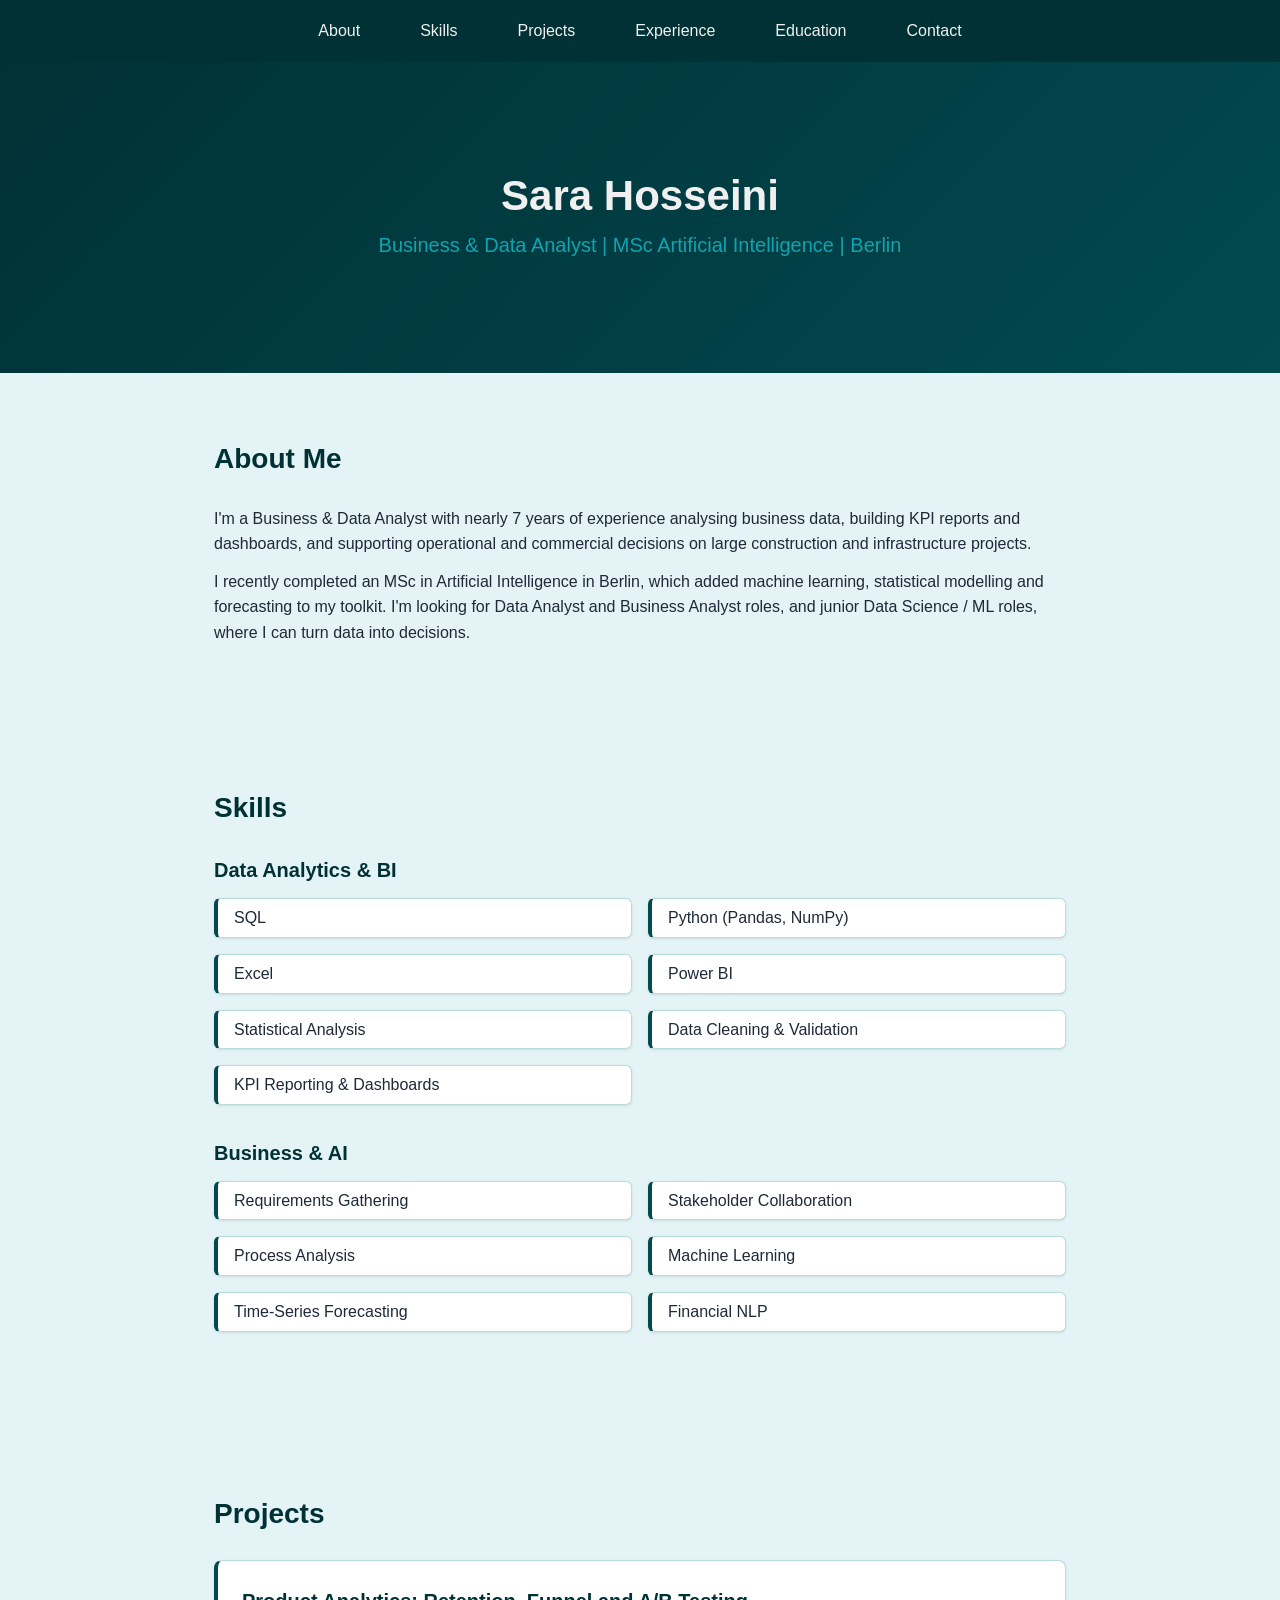
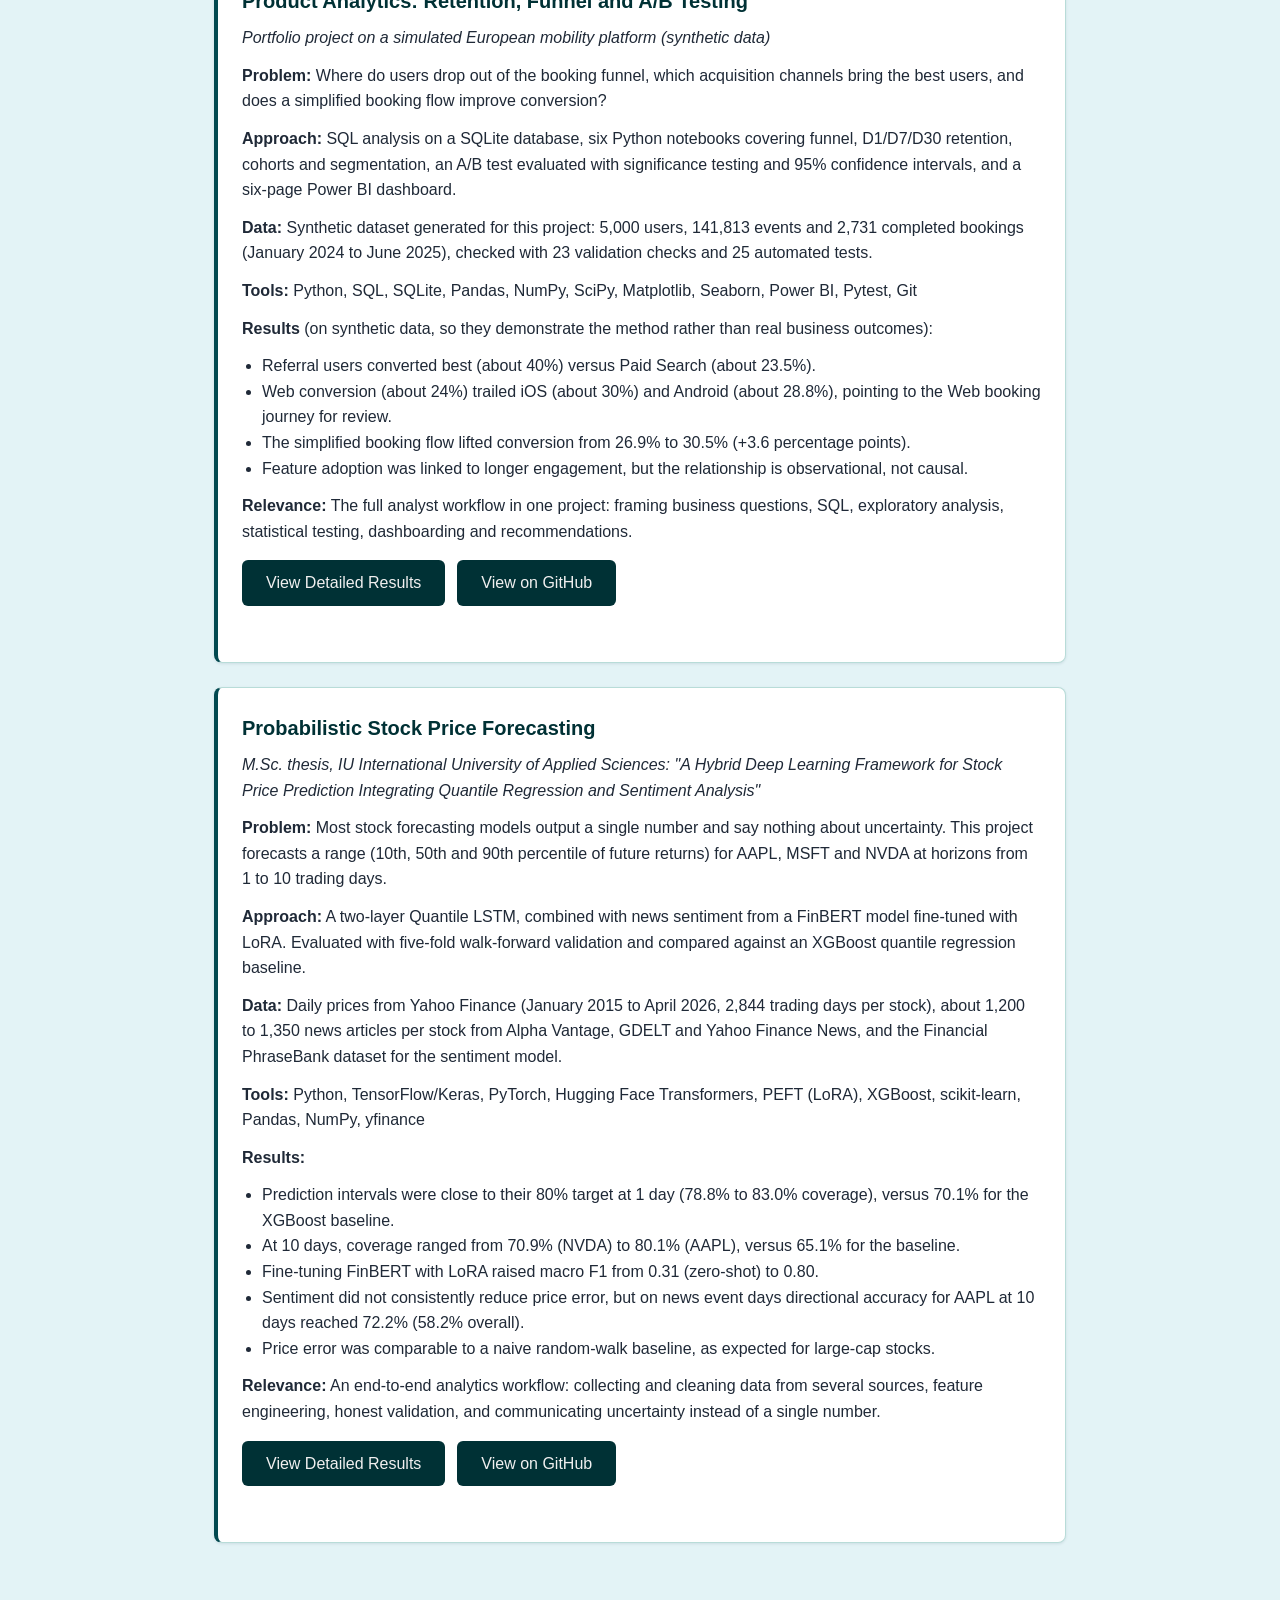
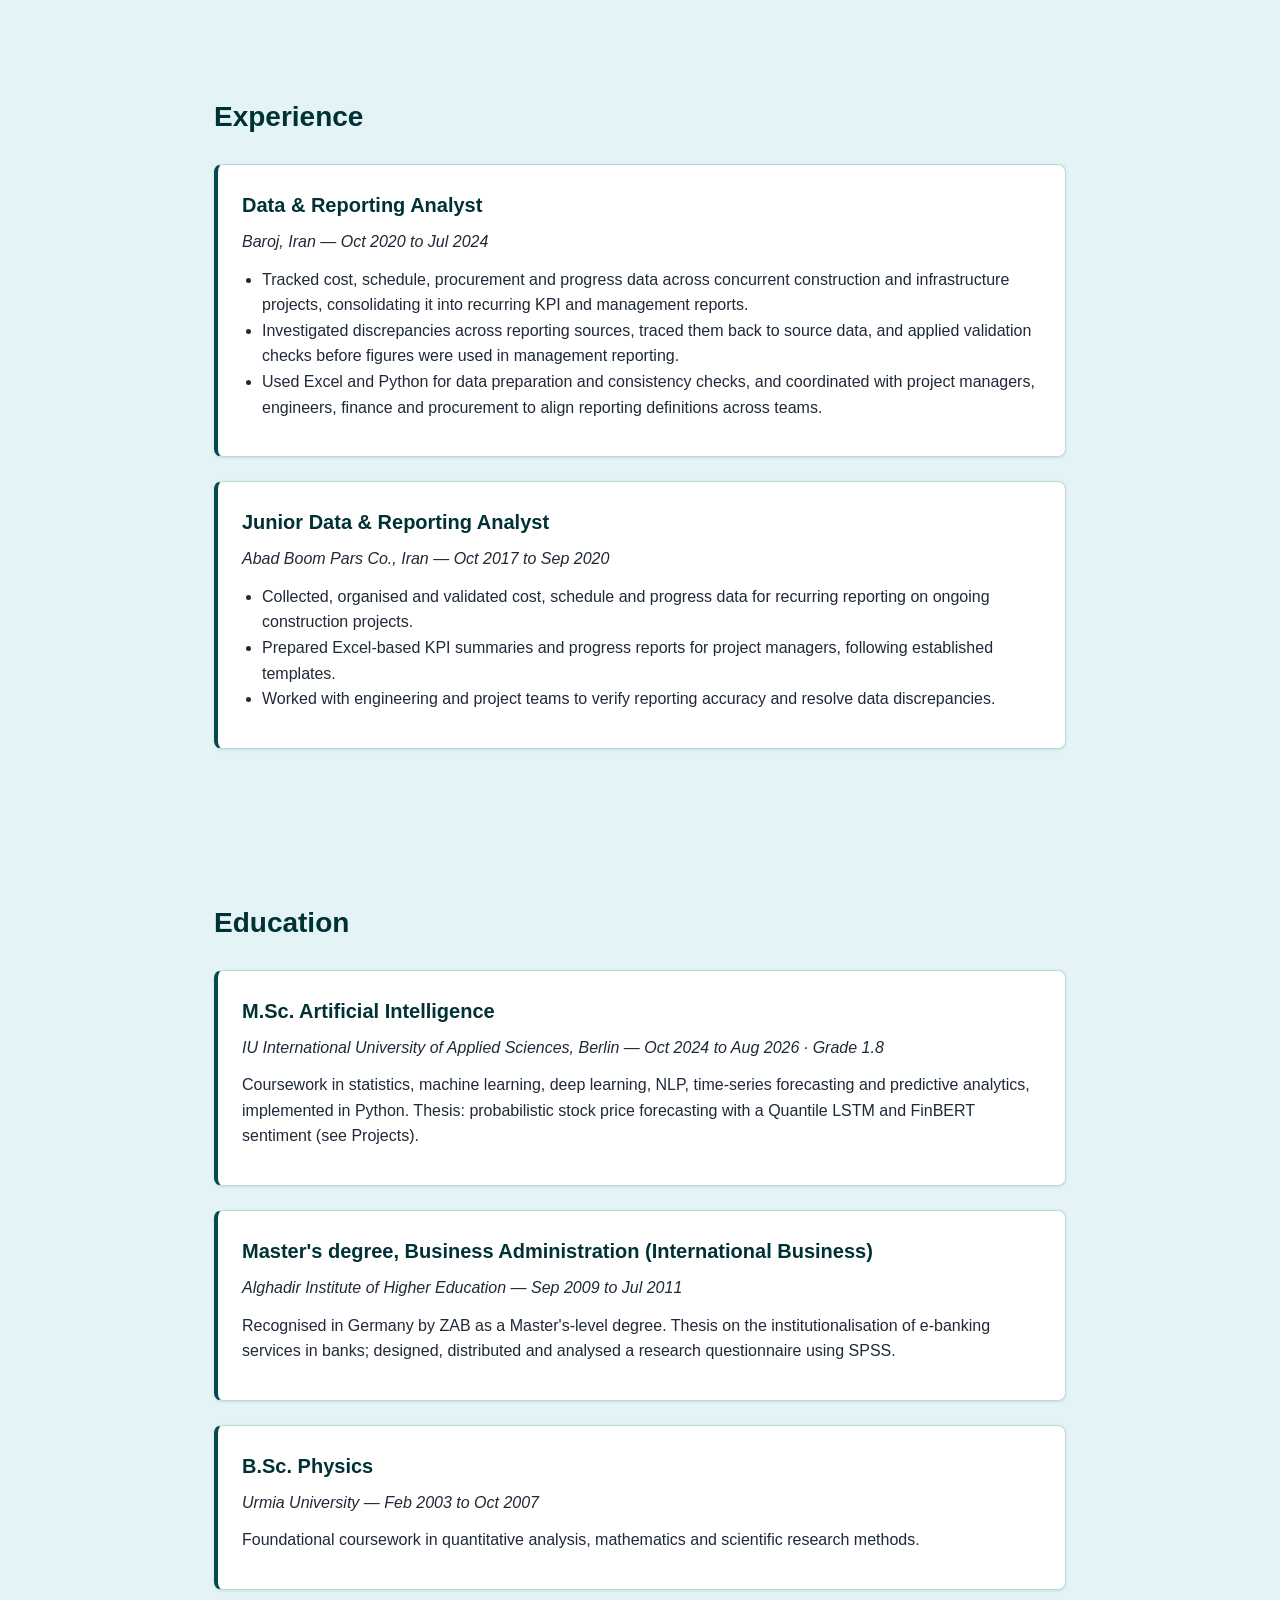
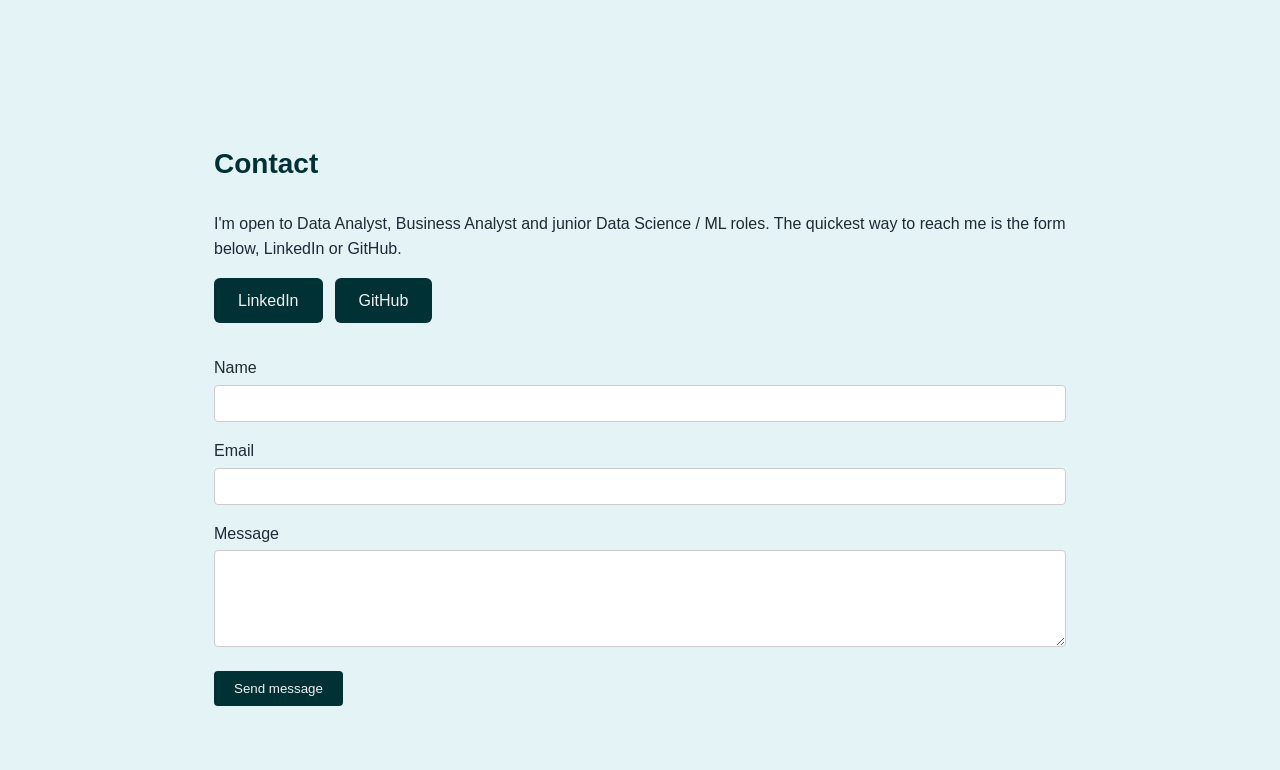
==== index.html @ 81523d9a "Add results pages for both projects and update project cards" ====
<!DOCTYPE html>
<html lang="en">
<head>
    <meta charset="UTF-8">
    <meta http-equiv="X-UA-Compatible" content="IE=edge">
    <meta name="viewport" content="width=device-width, initial-scale=1.0">
    <title>Sara Hosseini | Business & Data Analyst</title>
    <link rel="stylesheet" href="css/style.css">
</head>

<body>
    <header>
        <nav>
            <ul>
                <li><a href="#about">About</a></li>
                <li><a href="#skills">Skills</a></li>
                <li><a href="#projects">Projects</a></li>
                <li><a href="#Experience">Experience</a></li>
                <li><a href="#Education">Education</a></li>
                <li><a href="#contact">Contact</a></li>
            </ul>
        </nav>
    </header>

    <section id="hero">
        <h1>Sara Hosseini</h1>
        <p>Business & Data Analyst | MSc Artificial Intelligence | Berlin</p>
    </section>

    <section id="about">
        <h2>About Me</h2>
        <p>I'm a Business & Data Analyst with nearly 7 years of experience analysing business data, building KPI reports and dashboards, and supporting operational and commercial decisions on large construction and infrastructure projects.</p>
        <p>I recently completed an MSc in Artificial Intelligence in Berlin, which added machine learning, statistical modelling and forecasting to my toolkit. I'm looking for Data Analyst and Business Analyst roles, and junior Data Science / ML roles, where I can turn data into decisions.</p>
    </section>

    <section id="skills">
        <h2>Skills</h2>
        <div class="skills-group">
            <h3>Data Analytics & BI</h3>
            <ul>
                <li>SQL</li>
                <li>Python (Pandas, NumPy)</li>
                <li>Excel</li>
                <li>Power BI</li>
                <li>Statistical Analysis</li>
                <li>Data Cleaning & Validation</li>
                <li>KPI Reporting & Dashboards</li>
            </ul>
        </div>
        <div class="skills-group">
            <h3>Business & AI</h3>
            <ul>
                <li>Requirements Gathering</li>
                <li>Stakeholder Collaboration</li>
                <li>Process Analysis</li>
                <li>Machine Learning</li>
                <li>Time-Series Forecasting</li>
                <li>Financial NLP</li>
            </ul>
        </div>
    </section>

    <section id="projects">
        <h2>Projects</h2>

        <article class="project">
            <h3>Product Analytics: Retention, Funnel and A/B Testing</h3>
            <p><em>Portfolio project on a simulated European mobility platform (synthetic data)</em></p>
            <p><strong>Problem:</strong> Where do users drop out of the booking funnel, which acquisition channels bring the best users, and does a simplified booking flow improve conversion?</p>
            <p><strong>Approach:</strong> SQL analysis on a SQLite database, six Python notebooks covering funnel, D1/D7/D30 retention, cohorts and segmentation, an A/B test evaluated with significance testing and 95% confidence intervals, and a six-page Power BI dashboard.</p>
            <p><strong>Data:</strong> Synthetic dataset generated for this project: 5,000 users, 141,813 events and 2,731 completed bookings (January 2024 to June 2025), checked with 23 validation checks and 25 automated tests.</p>
            <p><strong>Tools:</strong> Python, SQL, SQLite, Pandas, NumPy, SciPy, Matplotlib, Seaborn, Power BI, Pytest, Git</p>
            <p><strong>Results</strong> (on synthetic data, so they demonstrate the method rather than real business outcomes):</p>
            <ul>
                <li>Referral users converted best (about 40%) versus Paid Search (about 23.5%).</li>
                <li>Web conversion (about 24%) trailed iOS (about 30%) and Android (about 28.8%), pointing to the Web booking journey for review.</li>
                <li>The simplified booking flow lifted conversion from 26.9% to 30.5% (+3.6 percentage points).</li>
                <li>Feature adoption was linked to longer engagement, but the relationship is observational, not causal.</li>
            </ul>
            <p><strong>Relevance:</strong> The full analyst workflow in one project: framing business questions, SQL, exploratory analysis, statistical testing, dashboarding and recommendations.</p>
            <div class="btn-group">
                <a class="btn" href="project-analytics.html" target="_blank" rel="noopener noreferrer">View Detailed Results</a>
                <a class="btn" href="https://github.com/Sara-Hosseini/product-analytics-case-study" target="_blank" rel="noopener noreferrer">View on GitHub</a>
            </div>
        </article>

        <article class="project">
            <h3>Probabilistic Stock Price Forecasting</h3>
            <p><em>M.Sc. thesis, IU International University of Applied Sciences: "A Hybrid Deep Learning Framework for Stock Price Prediction Integrating Quantile Regression and Sentiment Analysis"</em></p>
            <p><strong>Problem:</strong> Most stock forecasting models output a single number and say nothing about uncertainty. This project forecasts a range (10th, 50th and 90th percentile of future returns) for AAPL, MSFT and NVDA at horizons from 1 to 10 trading days.</p>
            <p><strong>Approach:</strong> A two-layer Quantile LSTM, combined with news sentiment from a FinBERT model fine-tuned with LoRA. Evaluated with five-fold walk-forward validation and compared against an XGBoost quantile regression baseline.</p>
            <p><strong>Data:</strong> Daily prices from Yahoo Finance (January 2015 to April 2026, 2,844 trading days per stock), about 1,200 to 1,350 news articles per stock from Alpha Vantage, GDELT and Yahoo Finance News, and the Financial PhraseBank dataset for the sentiment model.</p>
            <p><strong>Tools:</strong> Python, TensorFlow/Keras, PyTorch, Hugging Face Transformers, PEFT (LoRA), XGBoost, scikit-learn, Pandas, NumPy, yfinance</p>
            <p><strong>Results:</strong></p>
            <ul>
                <li>Prediction intervals were close to their 80% target at 1 day (78.8% to 83.0% coverage), versus 70.1% for the XGBoost baseline.</li>
                <li>At 10 days, coverage ranged from 70.9% (NVDA) to 80.1% (AAPL), versus 65.1% for the baseline.</li>
                <li>Fine-tuning FinBERT with LoRA raised macro F1 from 0.31 (zero-shot) to 0.80.</li>
                <li>Sentiment did not consistently reduce price error, but on news event days directional accuracy for AAPL at 10 days reached 72.2% (58.2% overall).</li>
                <li>Price error was comparable to a naive random-walk baseline, as expected for large-cap stocks.</li>
            </ul>
            <p><strong>Relevance:</strong> An end-to-end analytics workflow: collecting and cleaning data from several sources, feature engineering, honest validation, and communicating uncertainty instead of a single number.</p>
            <div class="btn-group">
                <a class="btn" href="project-thesis.html" target="_blank" rel="noopener noreferrer">View Detailed Results</a>
                <a class="btn" href="https://github.com/Sara-Hosseini/financial-time-series-forecasting" target="_blank" rel="noopener noreferrer">View on GitHub</a>
            </div>
        </article>
    </section>

    <section id="Experience">
        <h2>Experience</h2>
        <article class="experience">
            <h3>Data & Reporting Analyst</h3>
            <p><em>Baroj, Iran — Oct 2020 to Jul 2024</em></p>
            <ul>
                <li>Tracked cost, schedule, procurement and progress data across concurrent construction and infrastructure projects, consolidating it into recurring KPI and management reports.</li>
                <li>Investigated discrepancies across reporting sources, traced them back to source data, and applied validation checks before figures were used in management reporting.</li>
                <li>Used Excel and Python for data preparation and consistency checks, and coordinated with project managers, engineers, finance and procurement to align reporting definitions across teams.</li>
            </ul>
        </article>

        <article class="experience">
            <h3>Junior Data & Reporting Analyst</h3>
            <p><em>Abad Boom Pars Co., Iran — Oct 2017 to Sep 2020</em></p>
            <ul>
                <li>Collected, organised and validated cost, schedule and progress data for recurring reporting on ongoing construction projects.</li>
                <li>Prepared Excel-based KPI summaries and progress reports for project managers, following established templates.</li>
                <li>Worked with engineering and project teams to verify reporting accuracy and resolve data discrepancies.</li>
            </ul>
        </article>
    </section>

    <section id="Education">
        <h2>Education</h2>

        <article class="education">
            <h3>M.Sc. Artificial Intelligence</h3>
            <p><em>IU International University of Applied Sciences, Berlin — Oct 2024 to Aug 2026 · Grade 1.8</em></p>
            <p>Coursework in statistics, machine learning, deep learning, NLP, time-series forecasting and predictive analytics, implemented in Python. Thesis: probabilistic stock price forecasting with a Quantile LSTM and FinBERT sentiment (see Projects).</p>
        </article>

        <article class="education">
            <h3>Master's degree, Business Administration (International Business)</h3>
            <p><em>Alghadir Institute of Higher Education — Sep 2009 to Jul 2011</em></p>
            <p>Recognised in Germany by ZAB as a Master's-level degree. Thesis on the institutionalisation of e-banking services in banks; designed, distributed and analysed a research questionnaire using SPSS.</p>
        </article>

        <article class="education">
            <h3>B.Sc. Physics</h3>
            <p><em>Urmia University — Feb 2003 to Oct 2007</em></p>
            <p>Foundational coursework in quantitative analysis, mathematics and scientific research methods.</p>
        </article>
    </section>

    <section id="contact">
        <h2>Contact</h2>
        <p>I'm open to Data Analyst, Business Analyst and junior Data Science / ML roles. The quickest way to reach me is the form below, LinkedIn or GitHub.</p>

        <div class="btn-group">
            <a class="btn" href="https://www.linkedin.com/in/sara-hosseini-analyst/" target="_blank" rel="noopener noreferrer">LinkedIn</a>
            <a class="btn" href="https://github.com/Sara-Hosseini" target="_blank" rel="noopener noreferrer">GitHub</a>
        </div>

        <form action="https://formspree.io/f/maeqbkwn" method="POST">
            <label for="name">Name</label>
            <input type="text" id="name" name="name" required>

            <label for="email">Email</label>
            <input type="email" id="email" name="email" required>

            <label for="message">Message</label>
            <textarea id="message" name="message" rows="5" required></textarea>

            <input type="submit" value="Send message">
        </form>
    </section>

    <script src="js/main.js"></script>
</body>
</html>
---- css/style.css ----
:root {
  --color-dark: #003135;
  --color-primary: #024950;
  --color-accent: #0fa4af;
  --color-warm: #964734;
  --color-bg-soft: #e3f3f6;
  --color-card: #ffffff;
  --color-text: #1f2937;
  --color-muted: #5b6b7a;
  --color-on-dark: #f0f0f0;
  --color-border: #b8dcd8;
}
html, body {
  margin: 0;
  padding: 0;
}
* {
  margin: 0;
  padding: 0;
  box-sizing: border-box;
}

body {
  font-family: Arial, sans-serif;
  color: var(--color-text);
  line-height: 1.6;
  background-color: var(--color-bg-soft);
}

header {
  background-color: var(--color-dark);
  position: sticky;
  top: 0;
}

nav ul {
  list-style: none;
  display: flex;
  justify-content: center;
  gap: 60px;
  padding: 18px 0;
}

nav a {
  text-decoration: none;
  color: var(--color-on-dark);
}

nav a:hover {
  color: var(--color-accent);
}

#hero {
  text-align: center;
  padding: 100px 24px;
  background: linear-gradient(135deg, var(--color-dark), var(--color-primary));
  max-width: none;
}

#hero h1 {
  font-size: 42px;
  color: var(--color-on-dark);
}

#hero p {
  font-size: 20px;
  color: var(--color-accent);
}

section {
  padding: 64px 24px;
  max-width: 900px;
  margin: 0 auto;
}

h2 {
  font-size: 28px;
  margin-bottom: 24px;
  color: var(--color-dark);
}

h3 {
  font-size: 20px;
  margin-bottom: 8px;
  color: var(--color-dark);
}
p {
  margin-bottom: 12px;
}

.skills-group h3 {
  margin-bottom: 12px;
}

.skills-group ul {
  list-style: none;
  display: grid;
  grid-template-columns: repeat(2, 1fr);
  gap: 16px;
  margin-bottom: 32px;
}

.skills-group li {
  background-color: var(--color-card);
  border: 1px solid var(--color-border);
  border-left: 4px solid var(--color-primary);
  box-shadow: 0 1px 3px rgba(11, 37, 69, 0.10);
  padding: 6px 16px;
  border-radius: 6px;
  text-align: left;
}

.project, .experience, .education {
  background-color: var(--color-card);
  padding: 24px;
  border-radius: 8px;
  margin-bottom: 24px;
  border: 1px solid var(--color-border);
  border-left: 4px solid var(--color-primary);
  box-shadow: 0 1px 3px rgba(11, 37, 69, 0.10);
}

.project ul, .experience ul {
  margin-left: 20px;
  margin-bottom: 12px;
}

.project p:has(.btn) {
  margin-bottom: 0;
}

.btn {
  display: inline-block;
  background-color: var(--color-dark);
  color: var(--color-on-dark);
  padding: 10px 24px;
  border-radius: 6px;
  text-decoration: none;
  font-weight: 500;
  margin-right: 12px;
  margin-top: 8px;
}

.btn:hover {
  background-color: var(--color-primary);
}

input[type="text"],
input[type="email"],
textarea {
  width: 100%;
  padding: 10px 12px;
  margin-bottom: 16px;
  border: 1px solid #ccc;
  font-family: inherit;
  border-radius: 4px;
}

input[type="submit"] {
  background-color: var(--color-dark);
  color: var(--color-on-dark);
  padding: 10px 20px;
  border: none;
  cursor: pointer;
  font-family: inherit;
  border-radius: 4px;
}

input[type="submit"]:hover {
  background-color: var(--color-primary);
}

img {
  max-width: 100%;
  height: auto;
  display: block;
  margin: 16px 0;
  border-radius: 8px;
  border: 1px solid var(--color-border);
}

.chart-grid {
  display: grid;
  grid-template-columns: repeat(2, 1fr);
  gap: 24px;
}

.chart-grid figure img {
  margin: 0 0 8px 0;
}

.chart-grid figcaption {
  font-size: 14px;
  color: var(--color-muted);
}

.chart-grid img {
  cursor: pointer;
}

dialog {
  border: none;
  border-radius: 8px;
  padding: 0;
  max-width: 90vw;
  max-height: 90vh;
  margin: auto;
  position: fixed;
}

dialog::backdrop {
  background: rgba(0, 0, 0, 0.7);
}

dialog img {
  display: block;
  max-width: 100%;
  max-height: 90vh;
  margin: 0;
  border: none;
  border-radius: 8px;
}
label {
  display: block;
  margin-bottom: 4px;
  font-weight: 500;
}
.btn-group {
  display: flex;
  flex-wrap: wrap;
  gap: 12px;
  margin: 16px 0 32px 0;
}

.btn-group .btn {
  margin: 0;
}

@media (max-width: 600px) {
  nav ul {
    flex-wrap: wrap;
    gap: 16px;
  }

  .chart-grid {
    grid-template-columns: 1fr;
  }

  #hero {
    padding: 60px 16px;
  }

  #hero h1 {
    font-size: 32px;
  }

  section {
    padding: 40px 16px;
  }

  .project, .experience, .education {
    padding: 16px;
  }
}
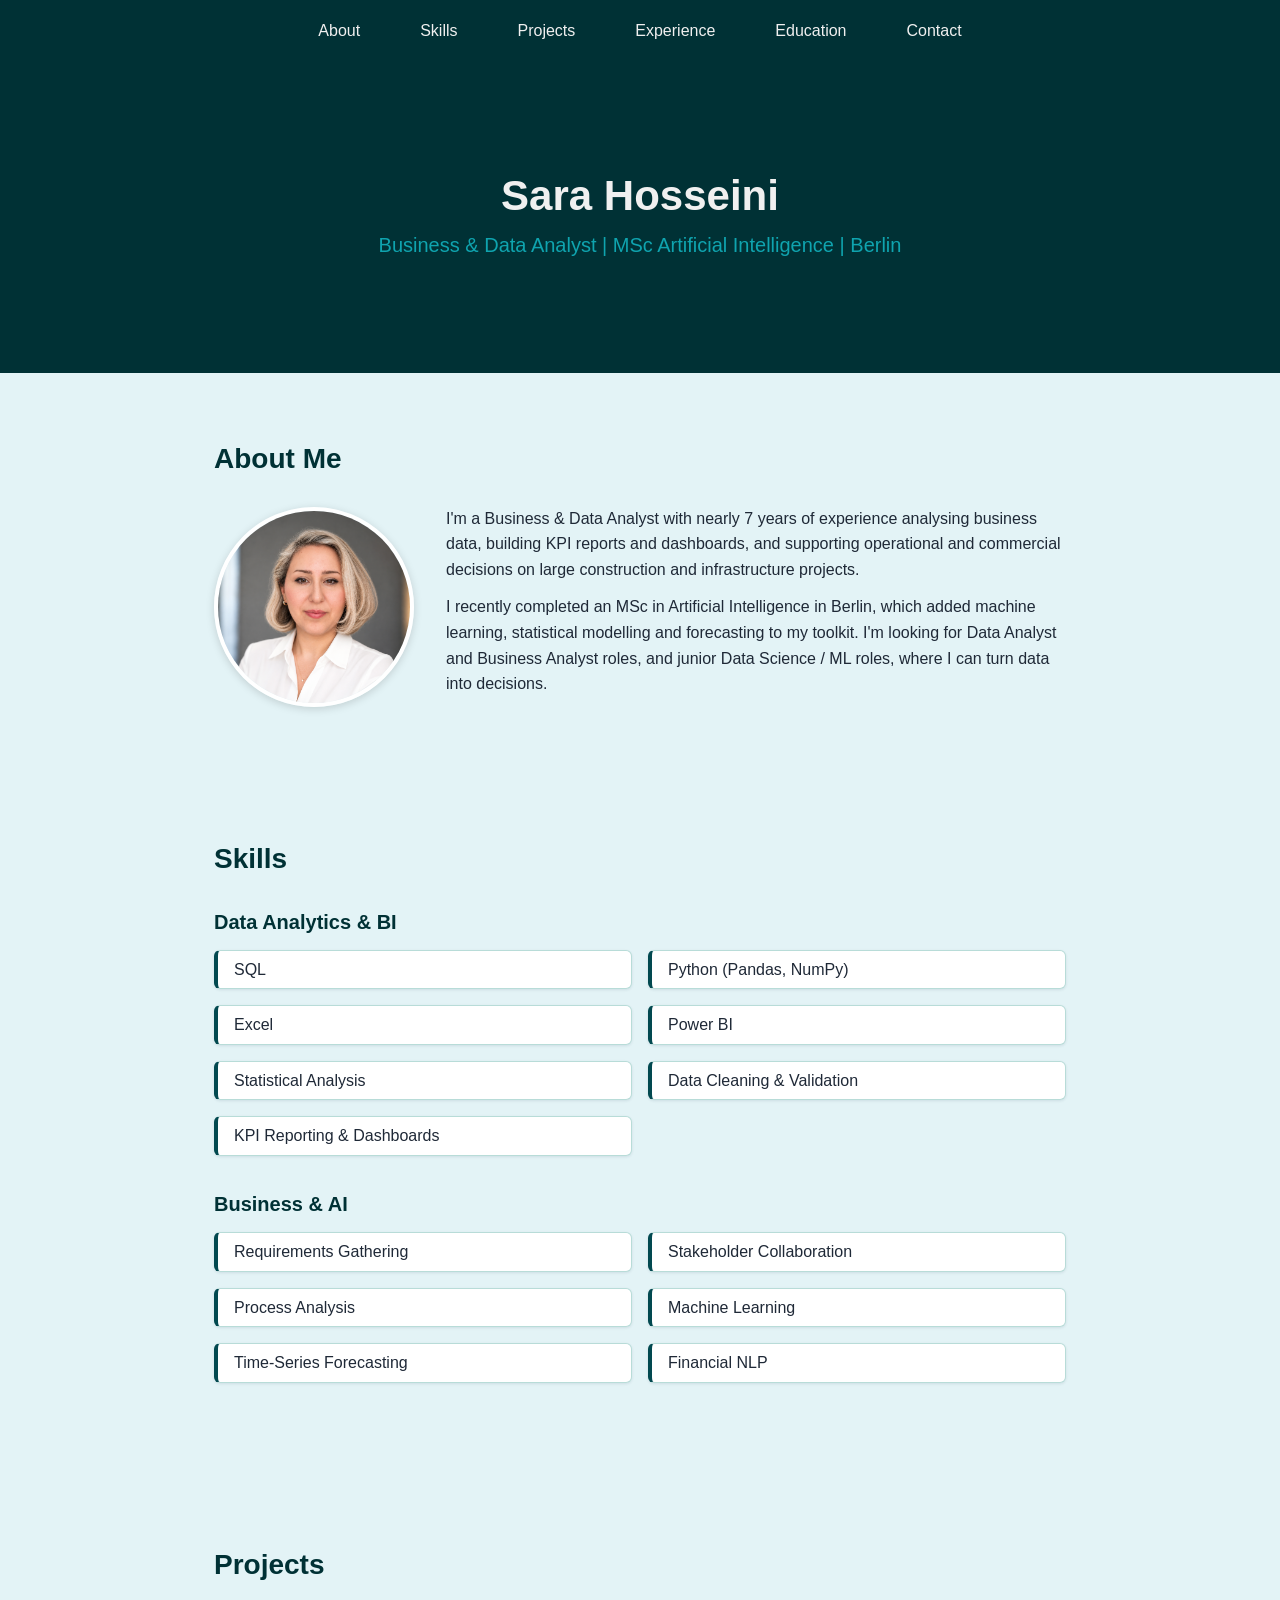
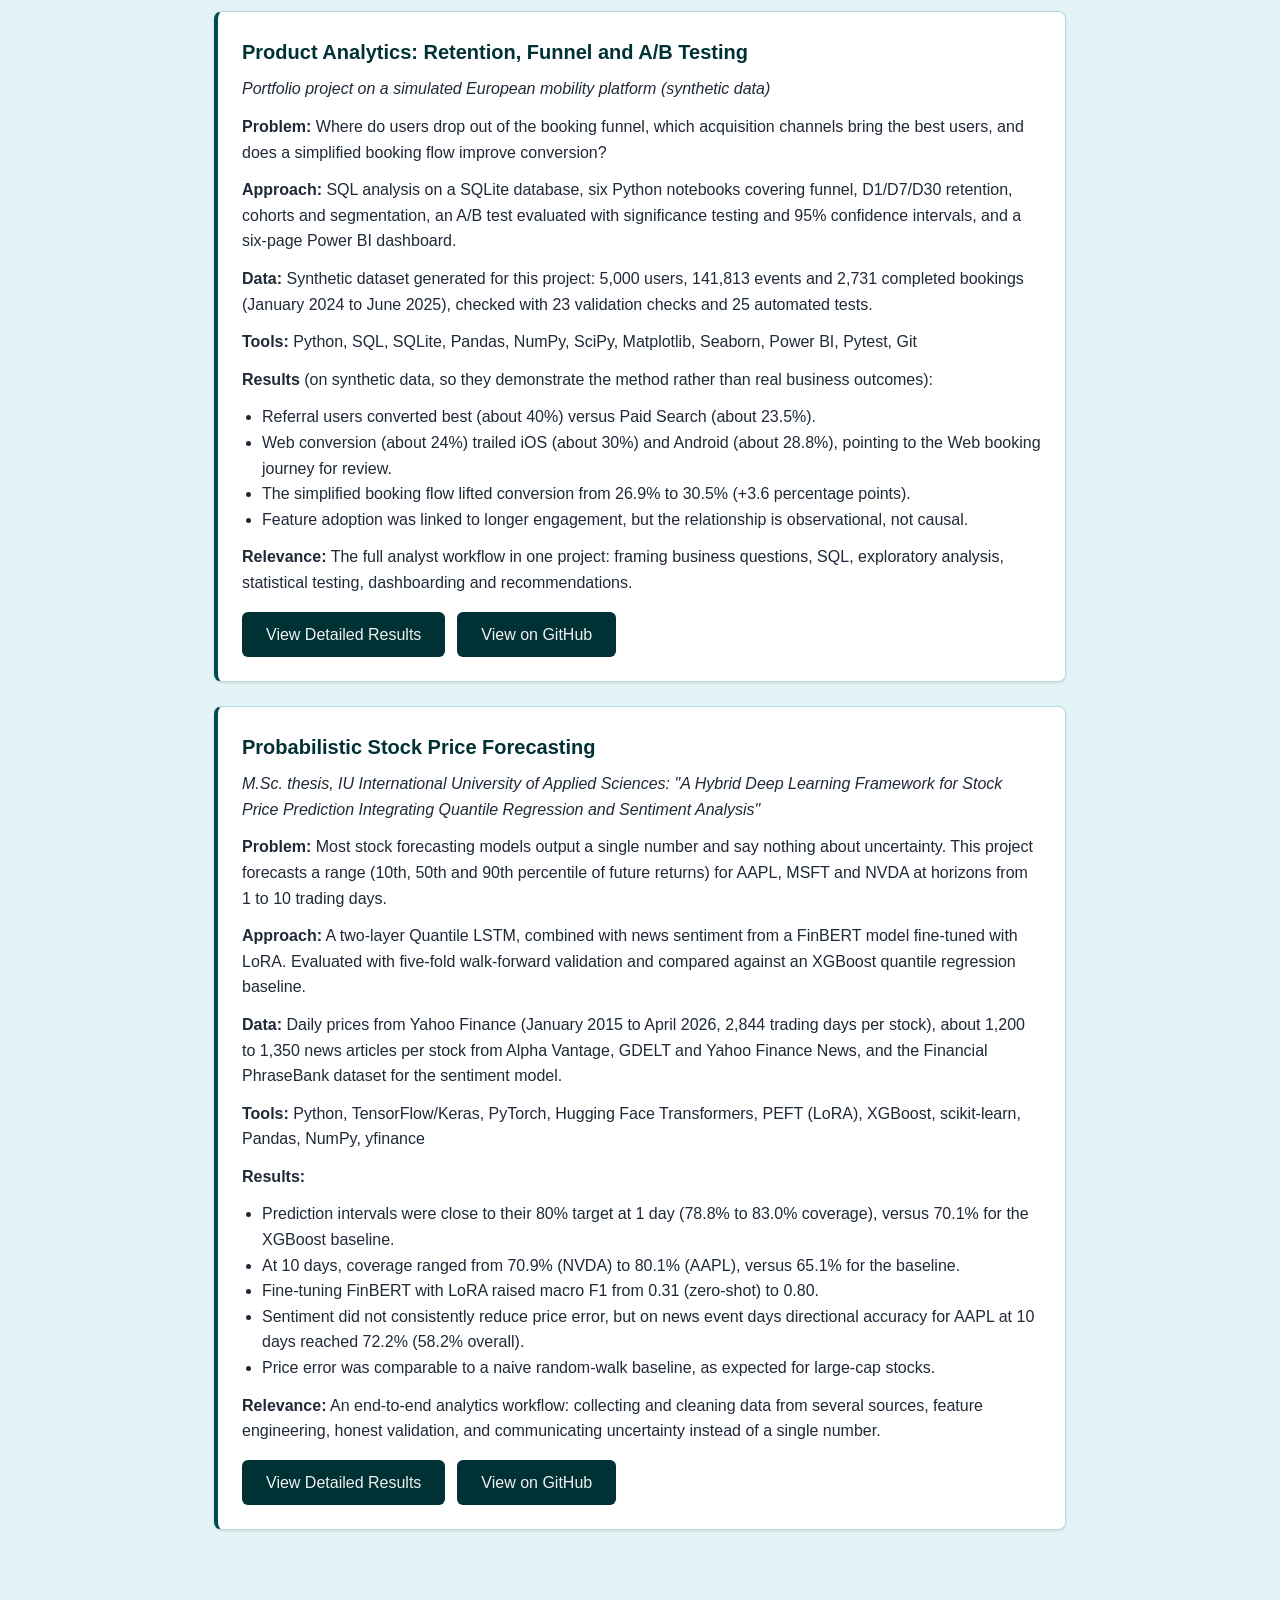
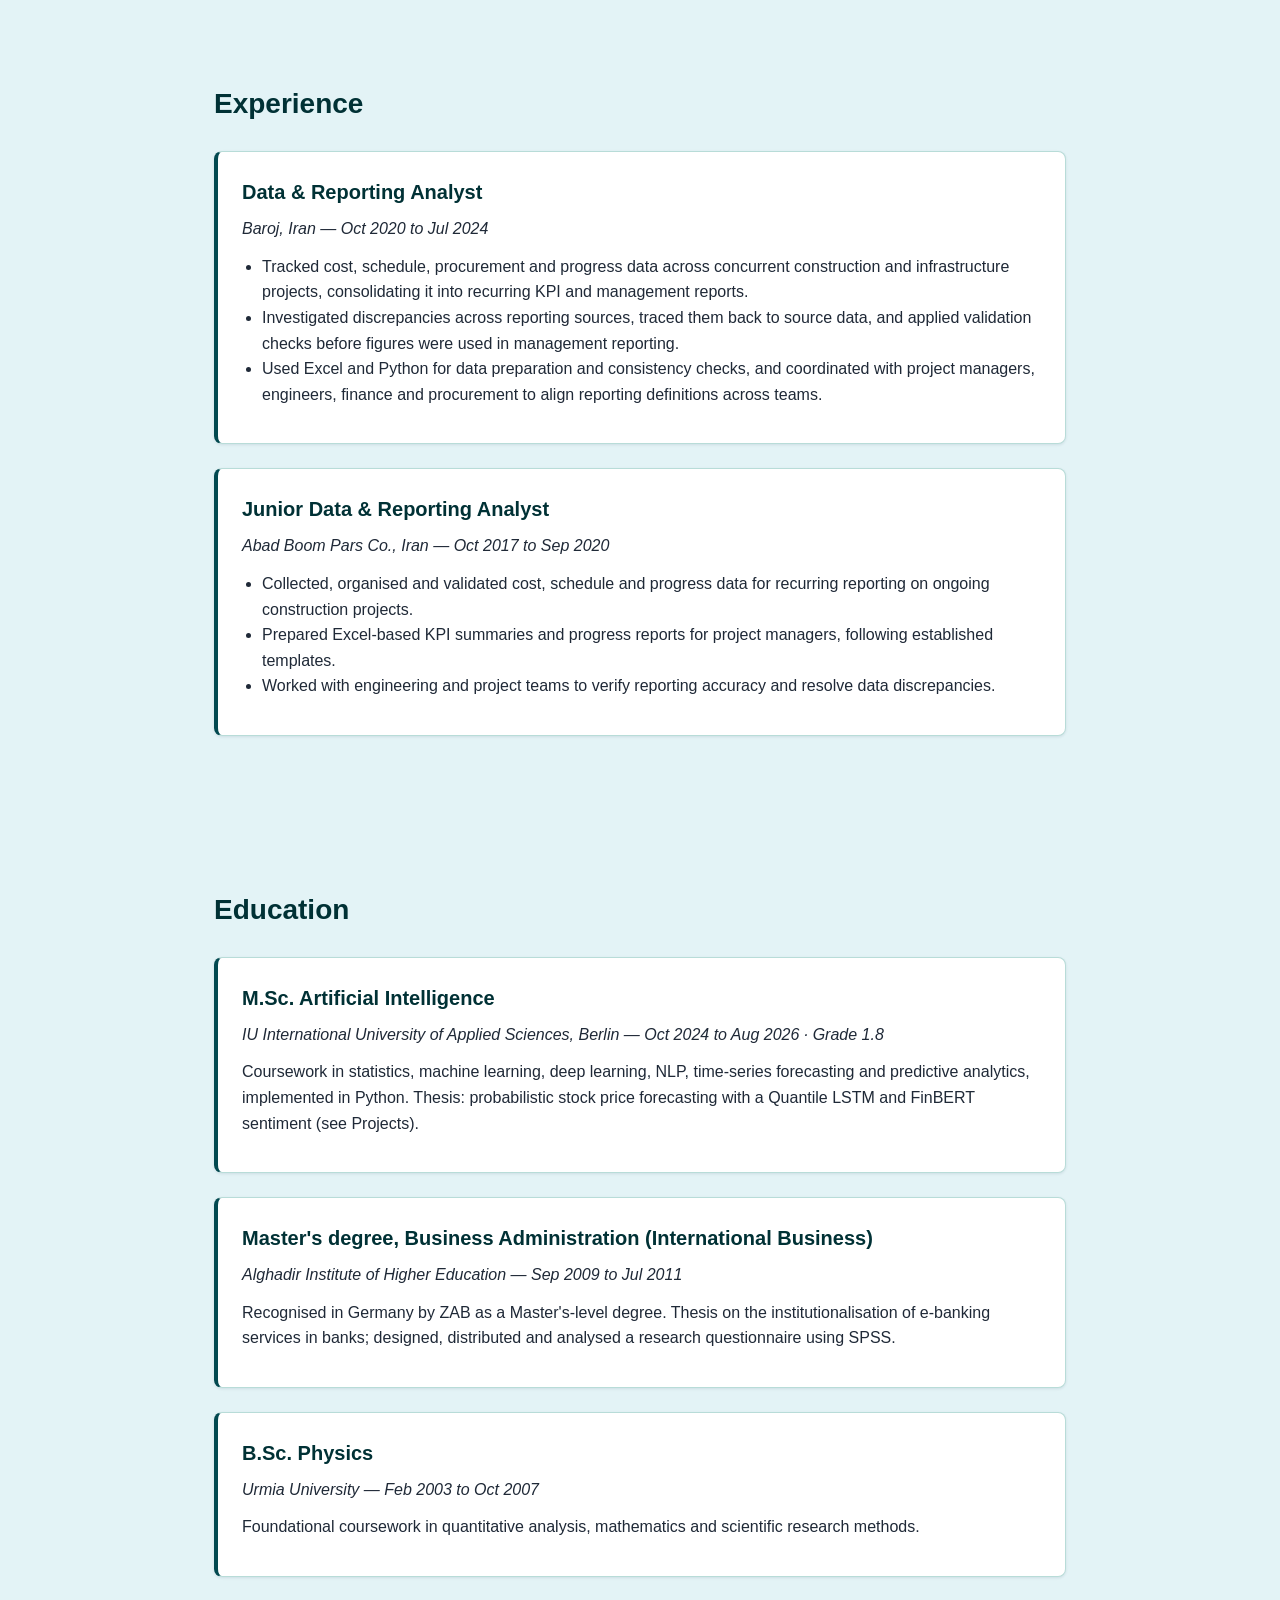
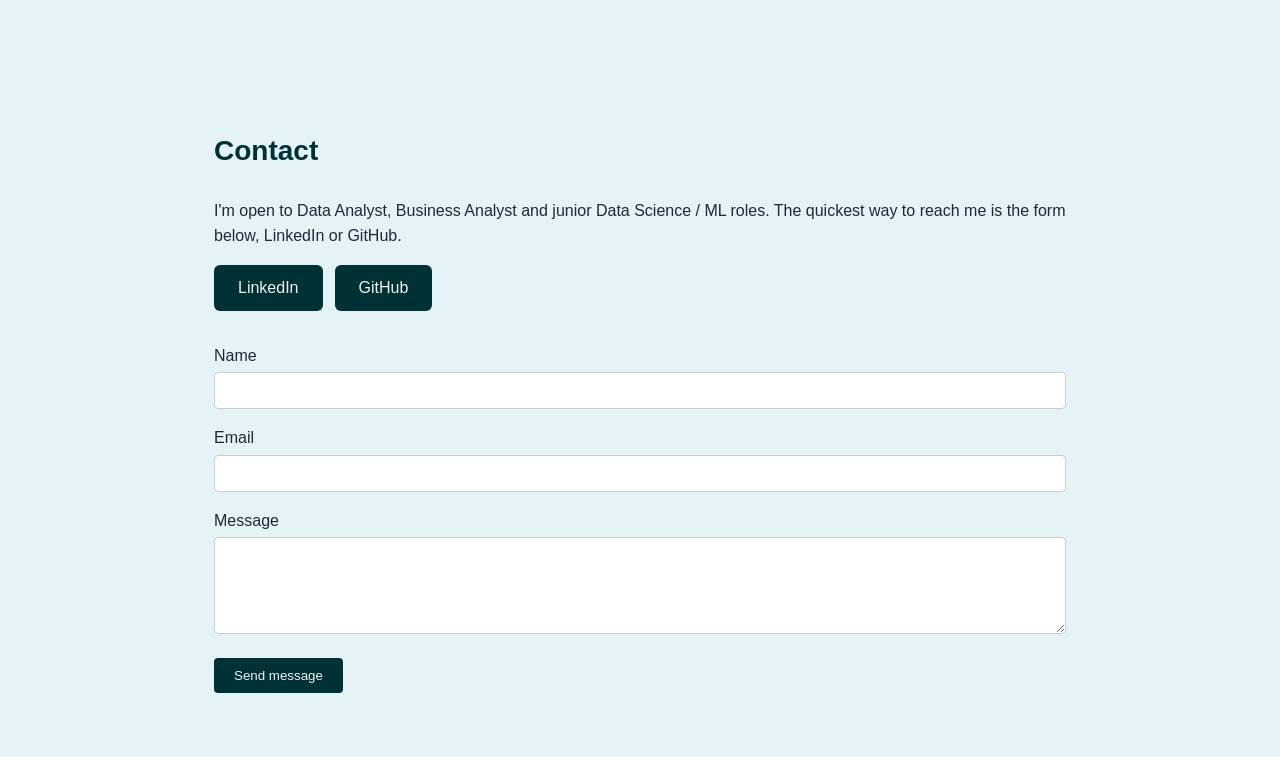
==== commit 74c7d496: "Add profile photo to About section" ====
--- a/index.html
+++ b/index.html
@@ -28,10 +28,15 @@
     </section>
 
     <section id="about">
-        <h2>About Me</h2>
-        <p>I'm a Business & Data Analyst with nearly 7 years of experience analysing business data, building KPI reports and dashboards, and supporting operational and commercial decisions on large construction and infrastructure projects.</p>
-        <p>I recently completed an MSc in Artificial Intelligence in Berlin, which added machine learning, statistical modelling and forecasting to my toolkit. I'm looking for Data Analyst and Business Analyst roles, and junior Data Science / ML roles, where I can turn data into decisions.</p>
-    </section>
+    <h2>About Me</h2>
+    <div class="about-layout">
+        <img class="profile-photo" src="assets/images/sara-hosseini.png" alt="Portrait of Sara Hosseini" width="200" height="200">
+        <div>
+            <p>I'm a Business & Data Analyst with nearly 7 years of experience analysing business data, building KPI reports and dashboards, and supporting operational and commercial decisions on large construction and infrastructure projects.</p>
+            <p>I recently completed an MSc in Artificial Intelligence in Berlin, which added machine learning, statistical modelling and forecasting to my toolkit. I'm looking for Data Analyst and Business Analyst roles, and junior Data Science / ML roles, where I can turn data into decisions.</p>
+        </div>
+    </div>
+</section>
 
     <section id="skills">
         <h2>Skills</h2>
--- a/css/style.css
+++ b/css/style.css
@@ -10,10 +10,12 @@
   --color-on-dark: #f0f0f0;
   --color-border: #b8dcd8;
 }
+
 html, body {
   margin: 0;
   padding: 0;
 }
+
 * {
   margin: 0;
   padding: 0;
@@ -53,7 +55,7 @@
 #hero {
   text-align: center;
   padding: 100px 24px;
-  background: linear-gradient(135deg, var(--color-dark), var(--color-primary));
+  background-color: var(--color-dark);
   max-width: none;
 }
 
@@ -84,6 +86,7 @@
   margin-bottom: 8px;
   color: var(--color-dark);
 }
+
 p {
   margin-bottom: 12px;
 }
@@ -120,13 +123,9 @@
   box-shadow: 0 1px 3px rgba(11, 37, 69, 0.10);
 }
 
-.project ul, .experience ul {
+.project ul, .experience ul, .bullets {
   margin-left: 20px;
   margin-bottom: 12px;
-}
-
-.project p:has(.btn) {
-  margin-bottom: 0;
 }
 
 .btn {
@@ -137,12 +136,27 @@
   border-radius: 6px;
   text-decoration: none;
   font-weight: 500;
-  margin-right: 12px;
-  margin-top: 8px;
 }
 
 .btn:hover {
   background-color: var(--color-primary);
+}
+
+.btn-group {
+  display: flex;
+  flex-wrap: wrap;
+  gap: 12px;
+  margin: 16px 0 32px 0;
+}
+
+.project .btn-group {
+  margin-bottom: 0;
+}
+
+label {
+  display: block;
+  margin-bottom: 4px;
+  font-weight: 500;
 }
 
 input[type="text"],
@@ -187,15 +201,12 @@
 
 .chart-grid figure img {
   margin: 0 0 8px 0;
+  cursor: pointer;
 }
 
 .chart-grid figcaption {
   font-size: 14px;
   color: var(--color-muted);
-}
-
-.chart-grid img {
-  cursor: pointer;
 }
 
 dialog {
@@ -220,23 +231,61 @@
   border: none;
   border-radius: 8px;
 }
-label {
-  display: block;
-  margin-bottom: 4px;
-  font-weight: 500;
-}
-.btn-group {
+
+.table-wrap {
+  overflow-x: auto;
+  margin: 16px 0 8px 0;
+}
+
+table {
+  width: 100%;
+  border-collapse: collapse;
+  background-color: var(--color-card);
+  font-size: 15px;
+}
+
+th, td {
+  padding: 10px 12px;
+  text-align: left;
+  border-bottom: 1px solid var(--color-border);
+}
+
+th {
+  background-color: var(--color-dark);
+  color: var(--color-on-dark);
+  font-weight: 600;
+}
+
+tbody tr:hover {
+  background-color: var(--color-bg-soft);
+}
+
+.note {
+  font-size: 14px;
+  color: var(--color-muted);
+  margin-bottom: 24px;
+}
+.about-layout {
   display: flex;
-  flex-wrap: wrap;
-  gap: 12px;
-  margin: 16px 0 32px 0;
-}
-
-.btn-group .btn {
+  align-items: center;
+  gap: 32px;
+}
+
+.profile-photo {
+  width: 200px;
+  height: 200px;
+  object-fit: cover;
+  border-radius: 50%;
   margin: 0;
+  border: 4px solid var(--color-card);
+  box-shadow: 0 2px 8px rgba(0, 0, 0, 0.15);
+  flex-shrink: 0;
 }
 
 @media (max-width: 600px) {
+    .about-layout {
+    flex-direction: column;
+  }
   nav ul {
     flex-wrap: wrap;
     gap: 16px;
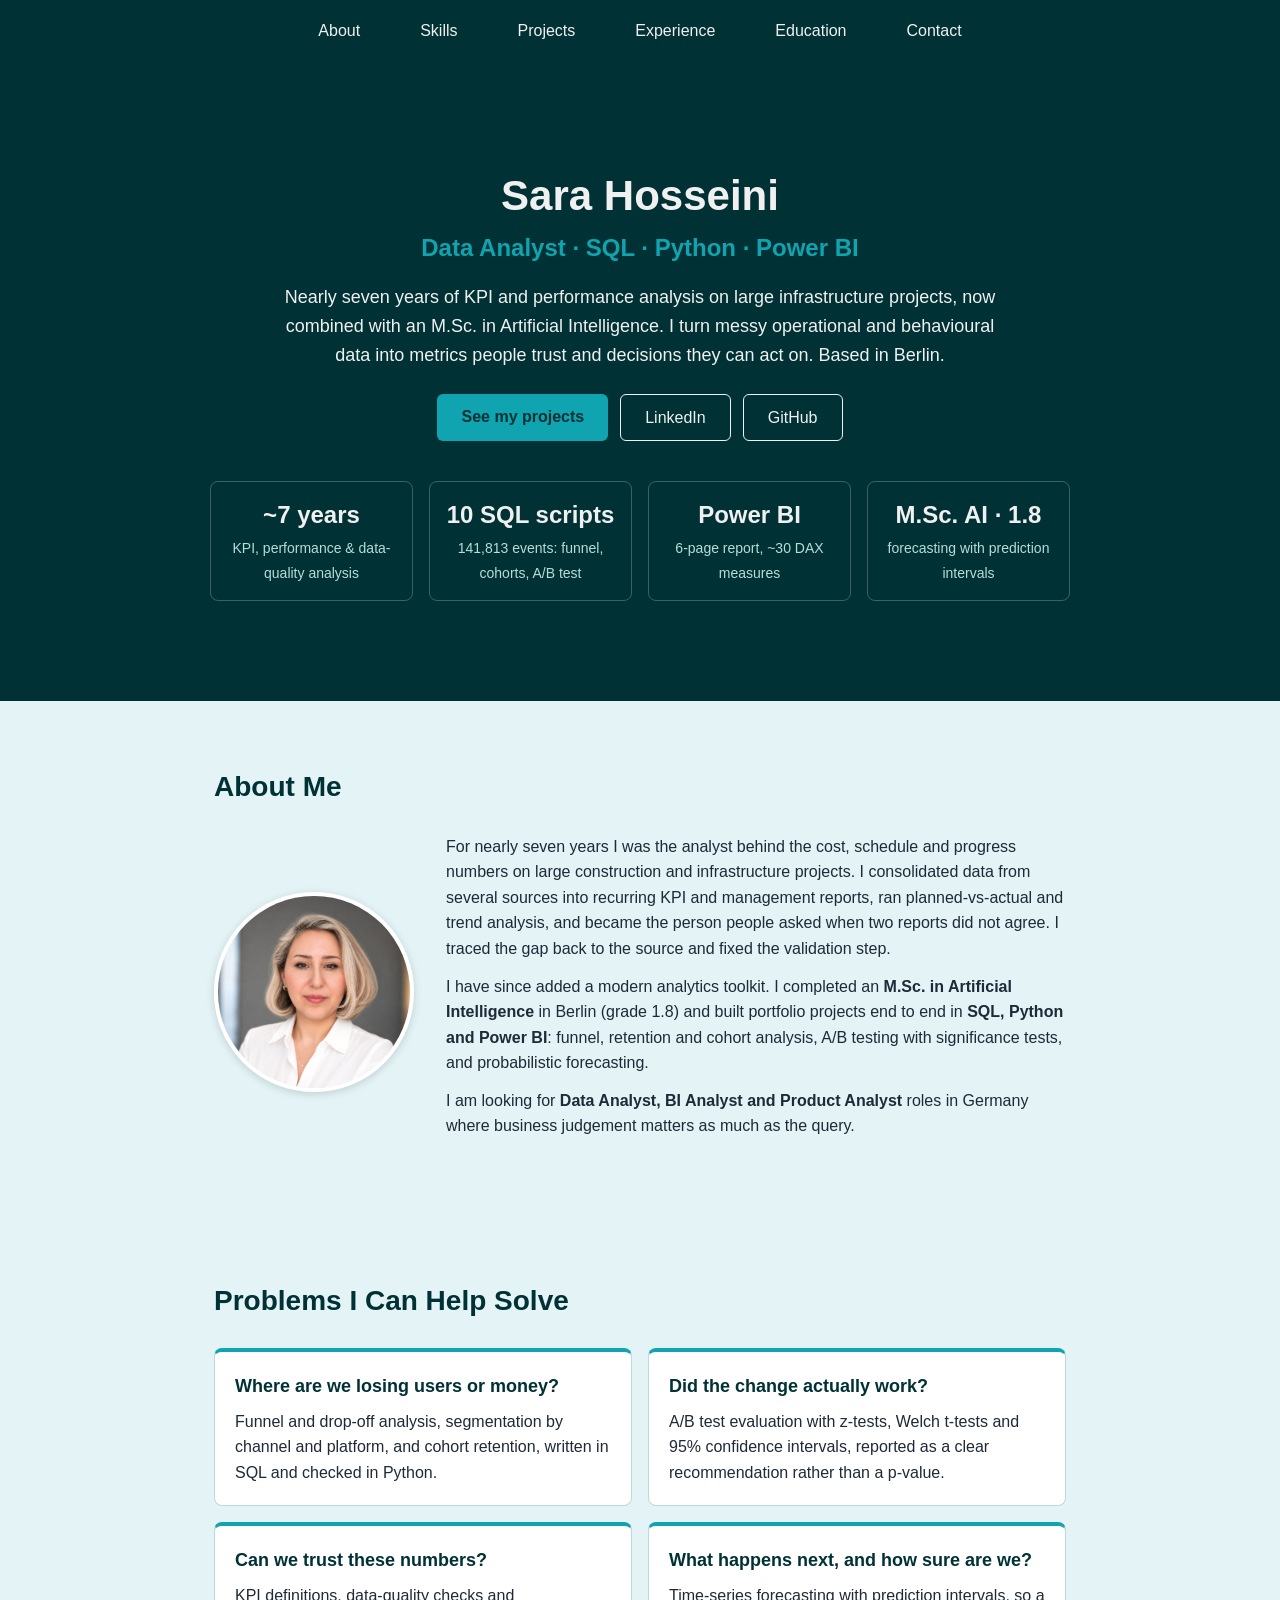
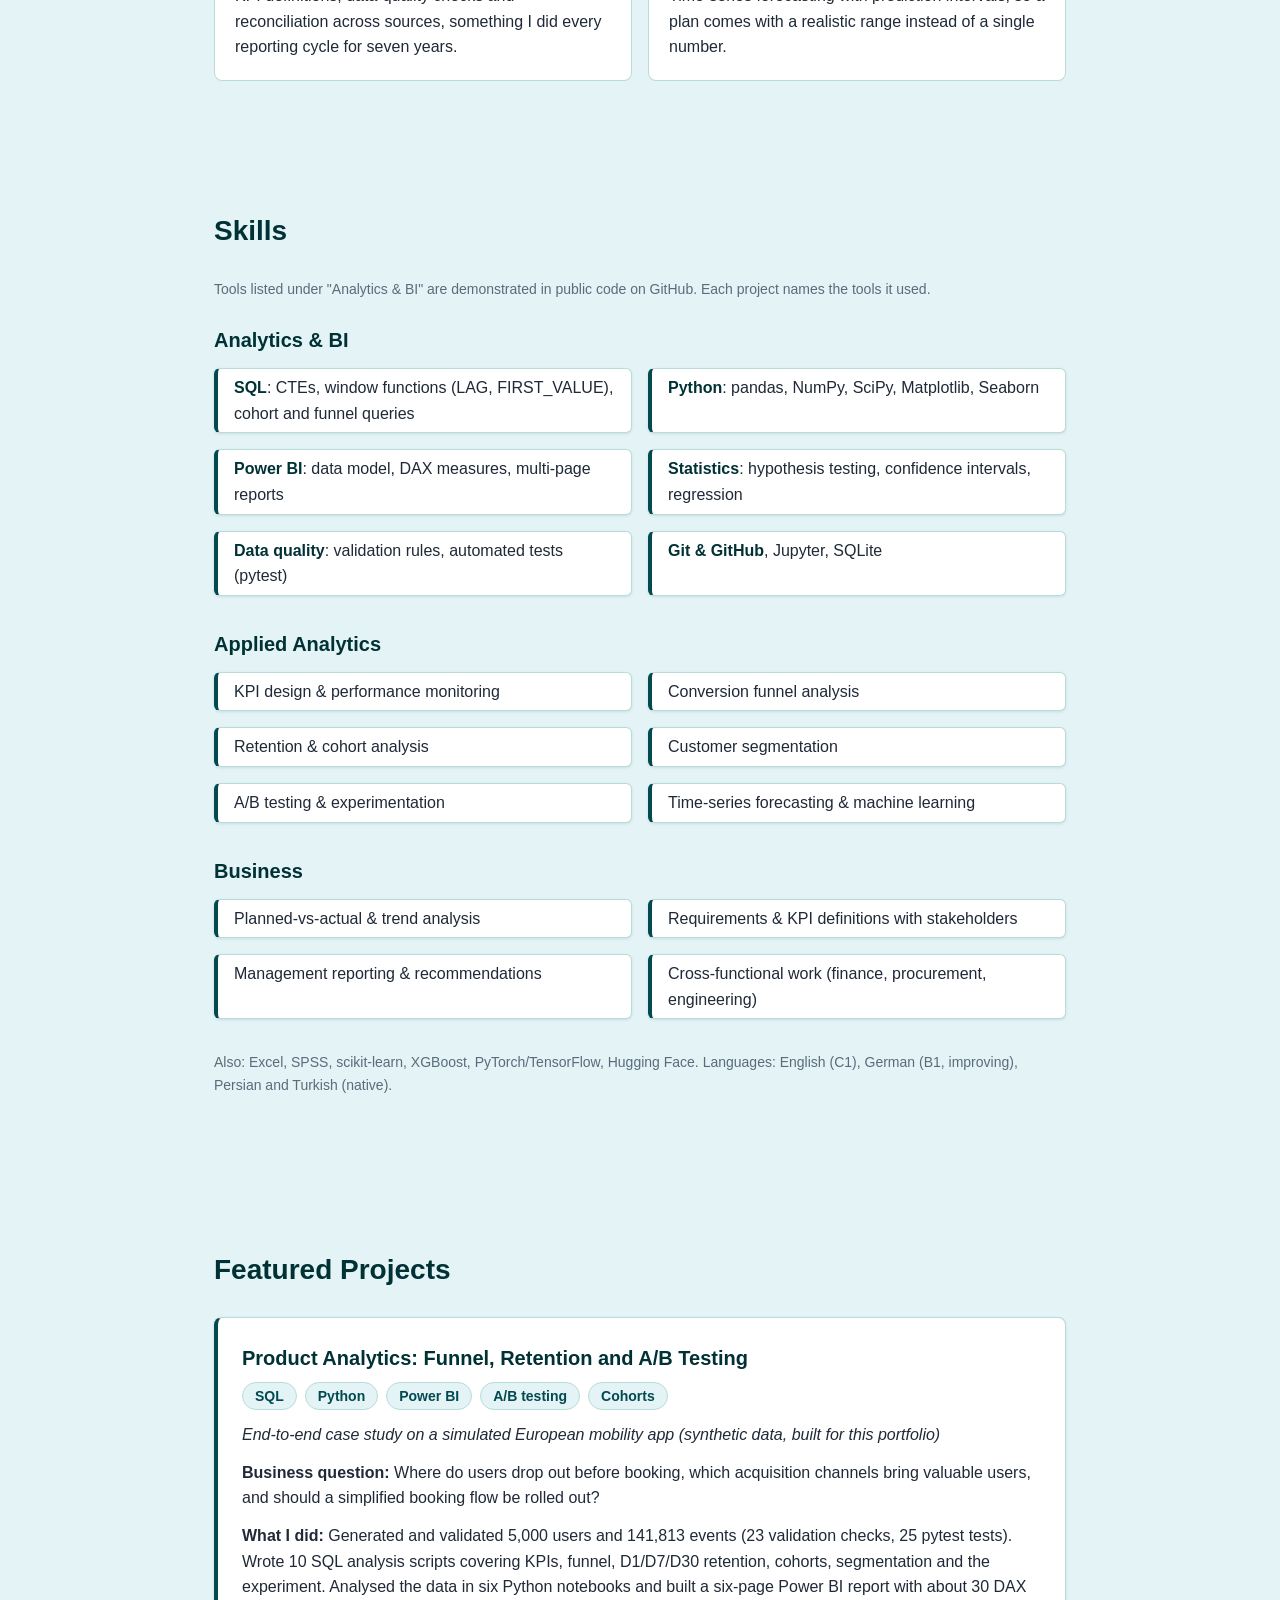
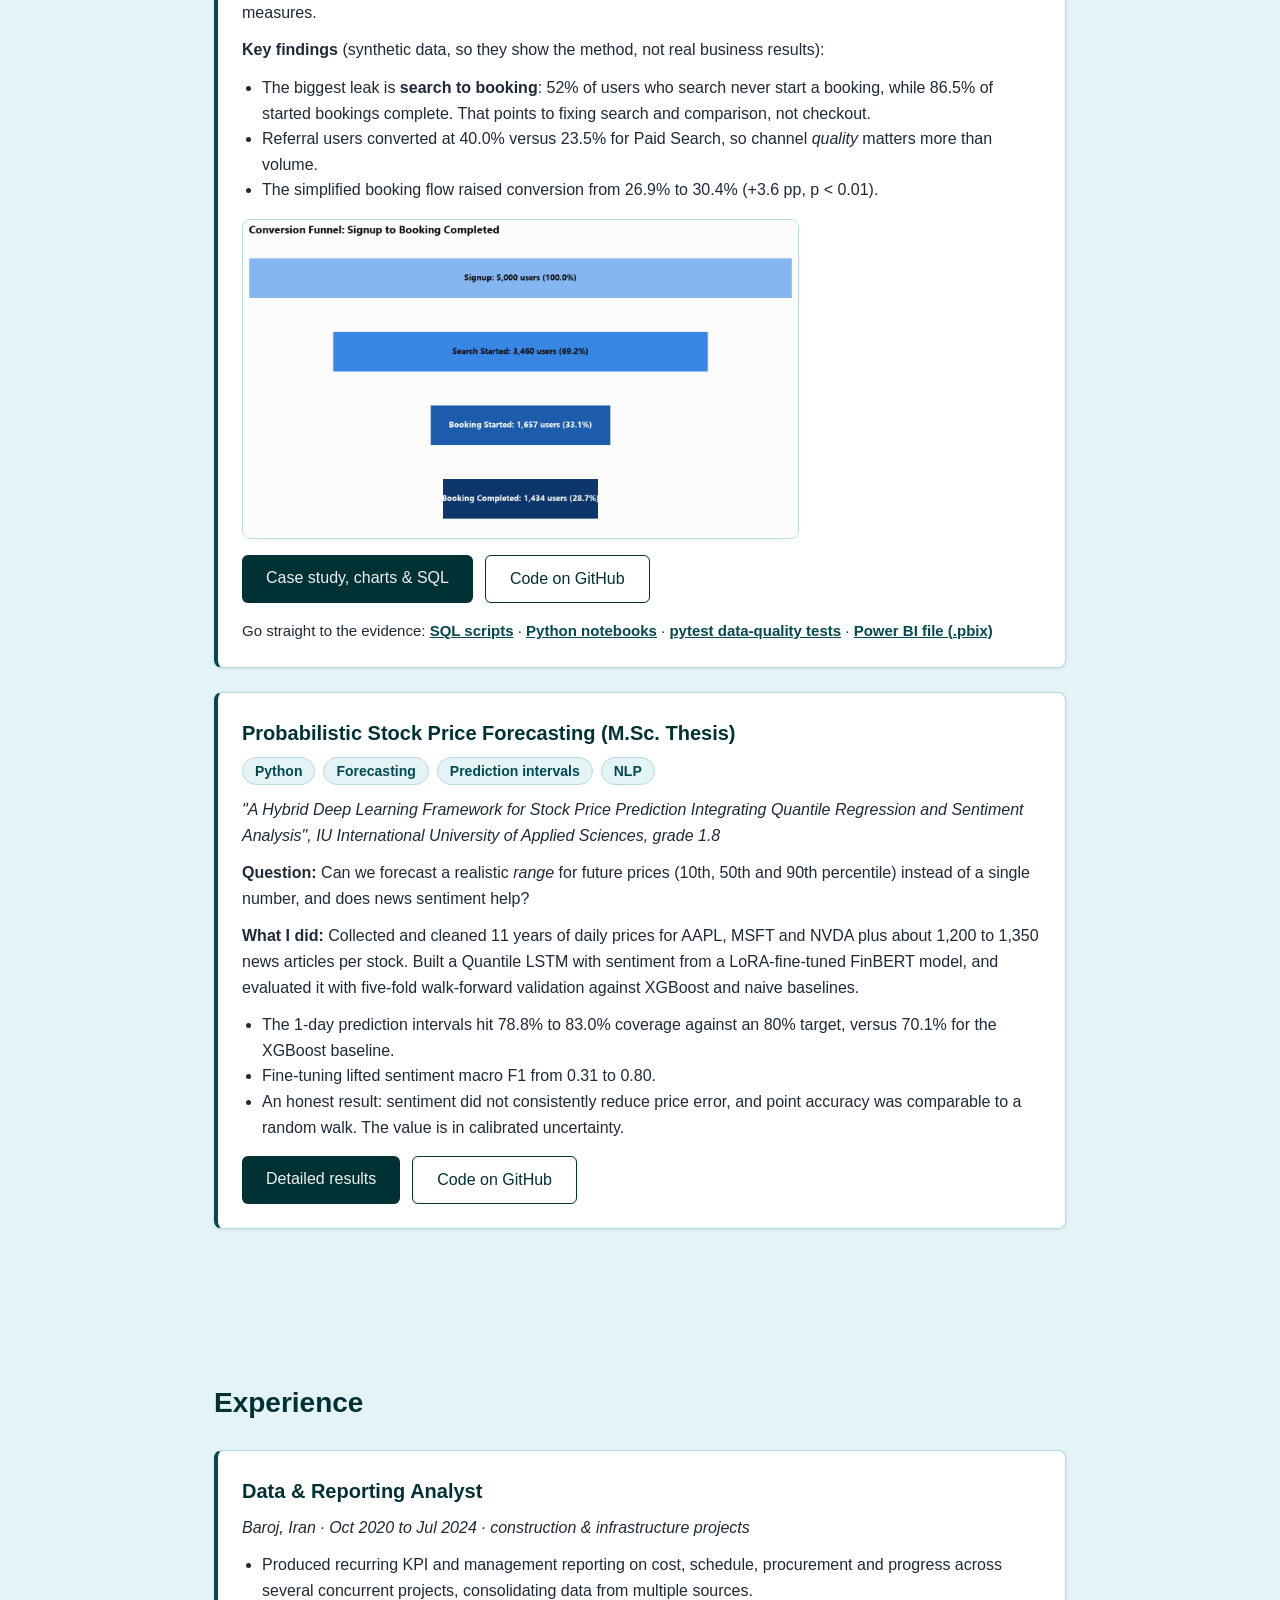
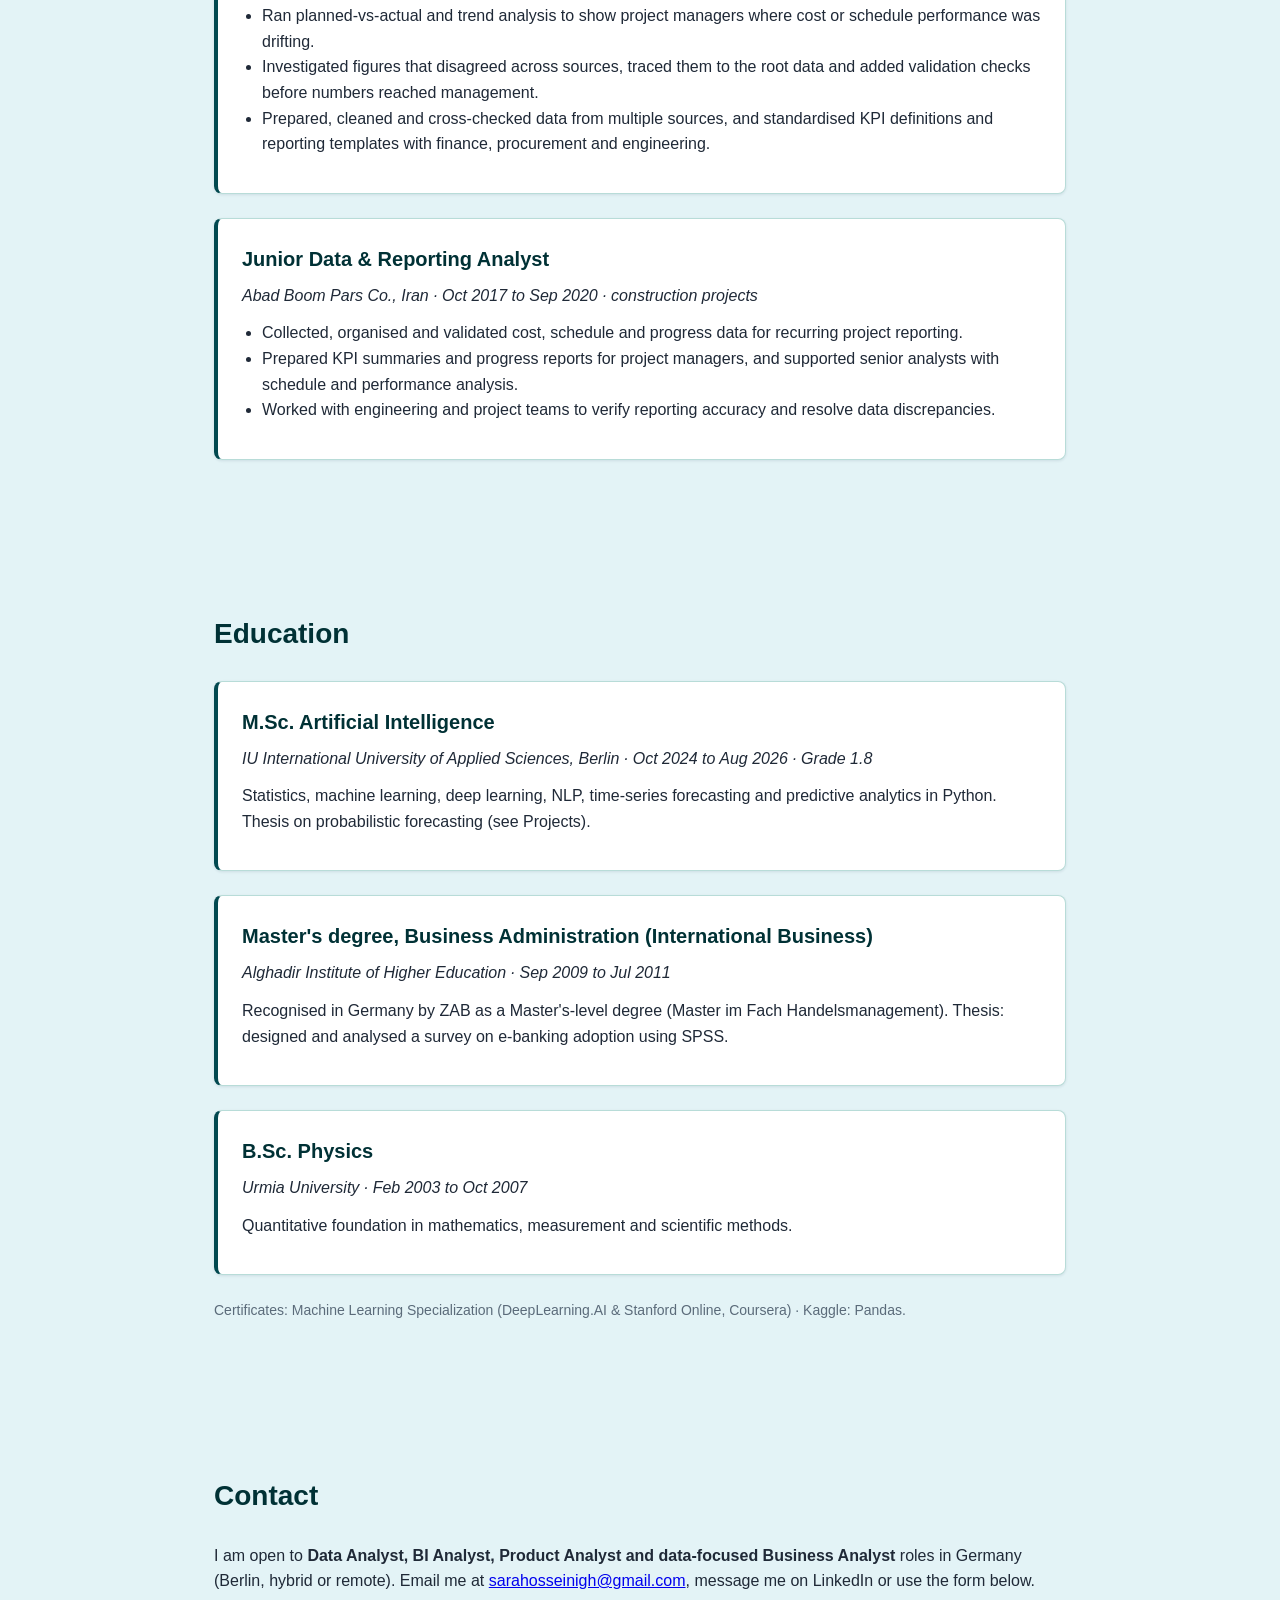
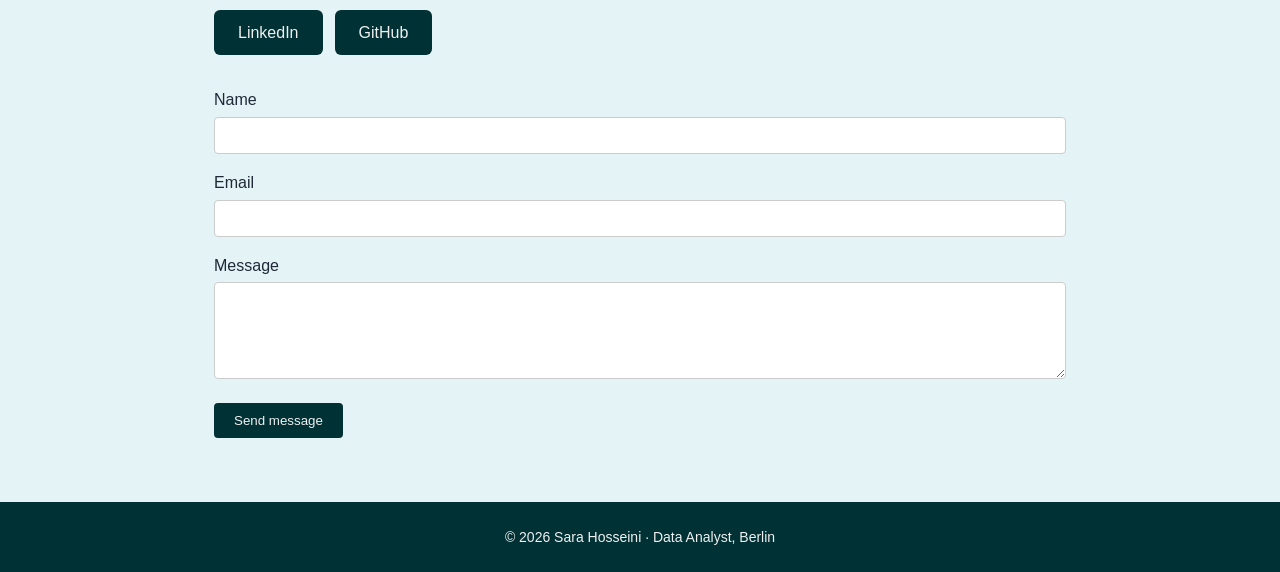
==== commit 04b58c3f: "Reposition site as Data Analyst portfolio: hero, evidence links, SQL example, fixed captions, SEO, a" ====
--- a/index.html
+++ b/index.html
@@ -2,164 +2,244 @@
 <html lang="en">
 <head>
     <meta charset="UTF-8">
-    <meta http-equiv="X-UA-Compatible" content="IE=edge">
     <meta name="viewport" content="width=device-width, initial-scale=1.0">
-    <title>Sara Hosseini | Business & Data Analyst</title>
-    <link rel="stylesheet" href="css/style.css">
+    <title>Sara Hosseini | Data Analyst (SQL, Python, Power BI) | Berlin</title>
+    <meta name="description" content="Sara Hosseini, Data Analyst in Berlin. Seven years of KPI and performance analysis plus an M.Sc. in Artificial Intelligence. Portfolio: SQL, Python and Power BI product analytics (funnel, retention, A/B testing) and time-series forecasting.">
+    <meta name="keywords" content="Data Analyst Berlin, Business Intelligence Analyst, Product Analyst, SQL, Python, Power BI, A/B Testing, Cohort Analysis, KPI Analysis, Forecasting, Germany">
+    <meta name="author" content="Sara Hosseini">
+    <link rel="canonical" href="https://sara-hosseini.github.io/">
+
+    <meta property="og:type" content="profile">
+    <meta property="og:title" content="Sara Hosseini | Data Analyst (SQL, Python, Power BI)">
+    <meta property="og:description" content="Seven years of KPI and performance analysis, M.Sc. AI. Portfolio: product analytics in SQL, Python and Power BI, and probabilistic forecasting.">
+    <meta property="og:url" content="https://sara-hosseini.github.io/">
+    <meta property="og:image" content="https://sara-hosseini.github.io/assets/images/33_executive_kpi_tiles.png">
+    <meta name="twitter:card" content="summary_large_image">
+
+    <link rel="icon" href="data:image/svg+xml,%3Csvg xmlns='http://www.w3.org/2000/svg' viewBox='0 0 32 32'%3E%3Crect width='32' height='32' rx='6' fill='%23003135'/%3E%3Ctext x='16' y='22' font-family='Arial' font-size='16' font-weight='bold' fill='%230fa4af' text-anchor='middle'%3ESH%3C/text%3E%3C/svg%3E">
+    <link rel="stylesheet" href="css/style.css?v=3">
+
+    <script type="application/ld+json">
+    {
+      "@context": "https://schema.org",
+      "@type": "Person",
+      "name": "Sara Hosseini",
+      "jobTitle": "Data Analyst",
+      "url": "https://sara-hosseini.github.io/",
+      "address": { "@type": "PostalAddress", "addressLocality": "Berlin", "addressCountry": "DE" },
+      "alumniOf": "IU International University of Applied Sciences",
+      "knowsAbout": ["SQL", "Python", "Power BI", "Data Analysis", "Business Intelligence", "A/B Testing", "Cohort Analysis", "KPI Analysis", "Time-Series Forecasting"],
+      "sameAs": ["https://www.linkedin.com/in/sara-hosseini-analyst/", "https://github.com/Sara-Hosseini"]
+    }
+    </script>
 </head>
 
 <body>
+    <a class="skip-link" href="#main">Skip to content</a>
     <header>
-        <nav>
+        <nav aria-label="Main">
             <ul>
                 <li><a href="#about">About</a></li>
                 <li><a href="#skills">Skills</a></li>
                 <li><a href="#projects">Projects</a></li>
-                <li><a href="#Experience">Experience</a></li>
-                <li><a href="#Education">Education</a></li>
+                <li><a href="#experience">Experience</a></li>
+                <li><a href="#education">Education</a></li>
                 <li><a href="#contact">Contact</a></li>
             </ul>
         </nav>
     </header>
 
+    <main id="main">
     <section id="hero">
         <h1>Sara Hosseini</h1>
-        <p>Business & Data Analyst | MSc Artificial Intelligence | Berlin</p>
+        <p class="hero-title">Data Analyst · SQL · Python · Power BI</p>
+        <p class="hero-sub">Nearly seven years of KPI and performance analysis on large infrastructure projects, now combined with an M.Sc. in Artificial Intelligence. I turn messy operational and behavioural data into metrics people trust and decisions they can act on. Based in Berlin.</p>
+        <div class="btn-group hero-cta">
+            <a class="btn btn-accent" href="#projects">See my projects</a>
+            <a class="btn btn-outline" href="https://www.linkedin.com/in/sara-hosseini-analyst/" target="_blank" rel="noopener noreferrer">LinkedIn</a>
+            <a class="btn btn-outline" href="https://github.com/Sara-Hosseini" target="_blank" rel="noopener noreferrer">GitHub</a>
+            <!-- CV: add assets/Sara-Hosseini-CV.pdf, then uncomment:
+            <a class="btn btn-outline" href="assets/Sara-Hosseini-CV.pdf" download>Download CV (PDF)</a> -->
+        </div>
+        <ul class="stats" aria-label="At a glance">
+            <li><a href="#experience"><strong>~7 years</strong><span>KPI, performance &amp; data-quality analysis</span></a></li>
+            <li><a href="project-analytics.html#sql"><strong>10 SQL scripts</strong><span>141,813 events: funnel, cohorts, A/B test</span></a></li>
+            <li><a href="project-analytics.html#powerbi"><strong>Power BI</strong><span>6-page report, ~30 DAX measures</span></a></li>
+            <li><a href="project-thesis.html"><strong>M.Sc. AI · 1.8</strong><span>forecasting with prediction intervals</span></a></li>
+        </ul>
     </section>
 
     <section id="about">
     <h2>About Me</h2>
     <div class="about-layout">
-        <img class="profile-photo" src="assets/images/sara-hosseini.png" alt="Portrait of Sara Hosseini" width="200" height="200">
+        <img class="profile-photo" src="assets/images/sara-hosseini.jpg" alt="Portrait of Sara Hosseini" width="200" height="200">
         <div>
-            <p>I'm a Business & Data Analyst with nearly 7 years of experience analysing business data, building KPI reports and dashboards, and supporting operational and commercial decisions on large construction and infrastructure projects.</p>
-            <p>I recently completed an MSc in Artificial Intelligence in Berlin, which added machine learning, statistical modelling and forecasting to my toolkit. I'm looking for Data Analyst and Business Analyst roles, and junior Data Science / ML roles, where I can turn data into decisions.</p>
+            <p>For nearly seven years I was the analyst behind the cost, schedule and progress numbers on large construction and infrastructure projects. I consolidated data from several sources into recurring KPI and management reports, ran planned-vs-actual and trend analysis, and became the person people asked when two reports did not agree. I traced the gap back to the source and fixed the validation step.</p>
+            <p>I have since added a modern analytics toolkit. I completed an <strong>M.Sc. in Artificial Intelligence</strong> in Berlin (grade 1.8) and built portfolio projects end to end in <strong>SQL, Python and Power BI</strong>: funnel, retention and cohort analysis, A/B testing with significance tests, and probabilistic forecasting.</p>
+            <p>I am looking for <strong>Data Analyst, BI Analyst and Product Analyst</strong> roles in Germany where business judgement matters as much as the query.</p>
         </div>
     </div>
-</section>
+    </section>
+
+    <section id="value">
+        <h2>Problems I Can Help Solve</h2>
+        <div class="cards">
+            <article class="card">
+                <h3>Where are we losing users or money?</h3>
+                <p>Funnel and drop-off analysis, segmentation by channel and platform, and cohort retention, written in SQL and checked in Python.</p>
+            </article>
+            <article class="card">
+                <h3>Did the change actually work?</h3>
+                <p>A/B test evaluation with z-tests, Welch t-tests and 95% confidence intervals, reported as a clear recommendation rather than a p-value.</p>
+            </article>
+            <article class="card">
+                <h3>Can we trust these numbers?</h3>
+                <p>KPI definitions, data-quality checks and reconciliation across sources, something I did every reporting cycle for seven years.</p>
+            </article>
+            <article class="card">
+                <h3>What happens next, and how sure are we?</h3>
+                <p>Time-series forecasting with prediction intervals, so a plan comes with a realistic range instead of a single number.</p>
+            </article>
+        </div>
+    </section>
 
     <section id="skills">
         <h2>Skills</h2>
+        <p class="note">Tools listed under "Analytics &amp; BI" are demonstrated in public code on GitHub. Each project names the tools it used.</p>
         <div class="skills-group">
-            <h3>Data Analytics & BI</h3>
-            <ul>
-                <li>SQL</li>
-                <li>Python (Pandas, NumPy)</li>
-                <li>Excel</li>
-                <li>Power BI</li>
-                <li>Statistical Analysis</li>
-                <li>Data Cleaning & Validation</li>
-                <li>KPI Reporting & Dashboards</li>
+            <h3>Analytics &amp; BI</h3>
+            <ul>
+                <li><strong>SQL</strong>: CTEs, window functions (LAG, FIRST_VALUE), cohort and funnel queries</li>
+                <li><strong>Python</strong>: pandas, NumPy, SciPy, Matplotlib, Seaborn</li>
+                <li><strong>Power BI</strong>: data model, DAX measures, multi-page reports</li>
+                <li><strong>Statistics</strong>: hypothesis testing, confidence intervals, regression</li>
+                <li><strong>Data quality</strong>: validation rules, automated tests (pytest)</li>
+                <li><strong>Git &amp; GitHub</strong>, Jupyter, SQLite</li>
             </ul>
         </div>
         <div class="skills-group">
-            <h3>Business & AI</h3>
-            <ul>
-                <li>Requirements Gathering</li>
-                <li>Stakeholder Collaboration</li>
-                <li>Process Analysis</li>
-                <li>Machine Learning</li>
-                <li>Time-Series Forecasting</li>
-                <li>Financial NLP</li>
-            </ul>
-        </div>
+            <h3>Applied Analytics</h3>
+            <ul>
+                <li>KPI design &amp; performance monitoring</li>
+                <li>Conversion funnel analysis</li>
+                <li>Retention &amp; cohort analysis</li>
+                <li>Customer segmentation</li>
+                <li>A/B testing &amp; experimentation</li>
+                <li>Time-series forecasting &amp; machine learning</li>
+            </ul>
+        </div>
+        <div class="skills-group">
+            <h3>Business</h3>
+            <ul>
+                <li>Planned-vs-actual &amp; trend analysis</li>
+                <li>Requirements &amp; KPI definitions with stakeholders</li>
+                <li>Management reporting &amp; recommendations</li>
+                <li>Cross-functional work (finance, procurement, engineering)</li>
+            </ul>
+        </div>
+        <p class="note">Also: Excel, SPSS, scikit-learn, XGBoost, PyTorch/TensorFlow, Hugging Face. Languages: English (C1), German (B1, improving), Persian and Turkish (native).</p>
     </section>
 
     <section id="projects">
-        <h2>Projects</h2>
+        <h2>Featured Projects</h2>
 
         <article class="project">
-            <h3>Product Analytics: Retention, Funnel and A/B Testing</h3>
-            <p><em>Portfolio project on a simulated European mobility platform (synthetic data)</em></p>
-            <p><strong>Problem:</strong> Where do users drop out of the booking funnel, which acquisition channels bring the best users, and does a simplified booking flow improve conversion?</p>
-            <p><strong>Approach:</strong> SQL analysis on a SQLite database, six Python notebooks covering funnel, D1/D7/D30 retention, cohorts and segmentation, an A/B test evaluated with significance testing and 95% confidence intervals, and a six-page Power BI dashboard.</p>
-            <p><strong>Data:</strong> Synthetic dataset generated for this project: 5,000 users, 141,813 events and 2,731 completed bookings (January 2024 to June 2025), checked with 23 validation checks and 25 automated tests.</p>
-            <p><strong>Tools:</strong> Python, SQL, SQLite, Pandas, NumPy, SciPy, Matplotlib, Seaborn, Power BI, Pytest, Git</p>
-            <p><strong>Results</strong> (on synthetic data, so they demonstrate the method rather than real business outcomes):</p>
-            <ul>
-                <li>Referral users converted best (about 40%) versus Paid Search (about 23.5%).</li>
-                <li>Web conversion (about 24%) trailed iOS (about 30%) and Android (about 28.8%), pointing to the Web booking journey for review.</li>
-                <li>The simplified booking flow lifted conversion from 26.9% to 30.5% (+3.6 percentage points).</li>
-                <li>Feature adoption was linked to longer engagement, but the relationship is observational, not causal.</li>
-            </ul>
-            <p><strong>Relevance:</strong> The full analyst workflow in one project: framing business questions, SQL, exploratory analysis, statistical testing, dashboarding and recommendations.</p>
+            <h3>Product Analytics: Funnel, Retention and A/B Testing</h3>
+            <p class="tags"><span>SQL</span><span>Python</span><span>Power BI</span><span>A/B testing</span><span>Cohorts</span></p>
+            <p><em>End-to-end case study on a simulated European mobility app (synthetic data, built for this portfolio)</em></p>
+            <p><strong>Business question:</strong> Where do users drop out before booking, which acquisition channels bring valuable users, and should a simplified booking flow be rolled out?</p>
+            <p><strong>What I did:</strong> Generated and validated 5,000 users and 141,813 events (23 validation checks, 25 pytest tests). Wrote 10 SQL analysis scripts covering KPIs, funnel, D1/D7/D30 retention, cohorts, segmentation and the experiment. Analysed the data in six Python notebooks and built a six-page Power BI report with about 30 DAX measures.</p>
+            <p><strong>Key findings</strong> (synthetic data, so they show the method, not real business results):</p>
+            <ul>
+                <li>The biggest leak is <strong>search to booking</strong>: 52% of users who search never start a booking, while 86.5% of started bookings complete. That points to fixing search and comparison, not checkout.</li>
+                <li>Referral users converted at 40.0% versus 23.5% for Paid Search, so channel <em>quality</em> matters more than volume.</li>
+                <li>The simplified booking flow raised conversion from 26.9% to 30.4% (+3.6 pp, p &lt; 0.01).</li>
+            </ul>
+            <figure class="inline-figure">
+                <img src="assets/images/23_conversion_funnel.png" alt="Conversion funnel: 5,000 signups, 3,460 started a search (69.2%), 1,657 started a booking (33.1%), 1,434 completed a booking (28.7%)" loading="lazy" width="1410" height="808">
+            </figure>
             <div class="btn-group">
-                <a class="btn" href="project-analytics.html" target="_blank" rel="noopener noreferrer">View Detailed Results</a>
-                <a class="btn" href="https://github.com/Sara-Hosseini/product-analytics-case-study" target="_blank" rel="noopener noreferrer">View on GitHub</a>
+                <a class="btn" href="project-analytics.html">Case study, charts &amp; SQL</a>
+                <a class="btn btn-secondary" href="https://github.com/Sara-Hosseini/product-analytics-case-study" target="_blank" rel="noopener noreferrer">Code on GitHub</a>
             </div>
+            <p class="evidence">Go straight to the evidence:
+                <a href="https://github.com/Sara-Hosseini/product-analytics-case-study/tree/main/sql" target="_blank" rel="noopener noreferrer">SQL scripts</a> ·
+                <a href="https://github.com/Sara-Hosseini/product-analytics-case-study/tree/main/notebooks" target="_blank" rel="noopener noreferrer">Python notebooks</a> ·
+                <a href="https://github.com/Sara-Hosseini/product-analytics-case-study/blob/main/tests/test_data_quality.py" target="_blank" rel="noopener noreferrer">pytest data-quality tests</a> ·
+                <a href="https://github.com/Sara-Hosseini/product-analytics-case-study/tree/main/dashboard" target="_blank" rel="noopener noreferrer">Power BI file (.pbix)</a>
+            </p>
         </article>
 
         <article class="project">
-            <h3>Probabilistic Stock Price Forecasting</h3>
-            <p><em>M.Sc. thesis, IU International University of Applied Sciences: "A Hybrid Deep Learning Framework for Stock Price Prediction Integrating Quantile Regression and Sentiment Analysis"</em></p>
-            <p><strong>Problem:</strong> Most stock forecasting models output a single number and say nothing about uncertainty. This project forecasts a range (10th, 50th and 90th percentile of future returns) for AAPL, MSFT and NVDA at horizons from 1 to 10 trading days.</p>
-            <p><strong>Approach:</strong> A two-layer Quantile LSTM, combined with news sentiment from a FinBERT model fine-tuned with LoRA. Evaluated with five-fold walk-forward validation and compared against an XGBoost quantile regression baseline.</p>
-            <p><strong>Data:</strong> Daily prices from Yahoo Finance (January 2015 to April 2026, 2,844 trading days per stock), about 1,200 to 1,350 news articles per stock from Alpha Vantage, GDELT and Yahoo Finance News, and the Financial PhraseBank dataset for the sentiment model.</p>
-            <p><strong>Tools:</strong> Python, TensorFlow/Keras, PyTorch, Hugging Face Transformers, PEFT (LoRA), XGBoost, scikit-learn, Pandas, NumPy, yfinance</p>
-            <p><strong>Results:</strong></p>
-            <ul>
-                <li>Prediction intervals were close to their 80% target at 1 day (78.8% to 83.0% coverage), versus 70.1% for the XGBoost baseline.</li>
-                <li>At 10 days, coverage ranged from 70.9% (NVDA) to 80.1% (AAPL), versus 65.1% for the baseline.</li>
-                <li>Fine-tuning FinBERT with LoRA raised macro F1 from 0.31 (zero-shot) to 0.80.</li>
-                <li>Sentiment did not consistently reduce price error, but on news event days directional accuracy for AAPL at 10 days reached 72.2% (58.2% overall).</li>
-                <li>Price error was comparable to a naive random-walk baseline, as expected for large-cap stocks.</li>
-            </ul>
-            <p><strong>Relevance:</strong> An end-to-end analytics workflow: collecting and cleaning data from several sources, feature engineering, honest validation, and communicating uncertainty instead of a single number.</p>
+            <h3>Probabilistic Stock Price Forecasting (M.Sc. Thesis)</h3>
+            <p class="tags"><span>Python</span><span>Forecasting</span><span>Prediction intervals</span><span>NLP</span></p>
+            <p><em>"A Hybrid Deep Learning Framework for Stock Price Prediction Integrating Quantile Regression and Sentiment Analysis", IU International University of Applied Sciences, grade 1.8</em></p>
+            <p><strong>Question:</strong> Can we forecast a realistic <em>range</em> for future prices (10th, 50th and 90th percentile) instead of a single number, and does news sentiment help?</p>
+            <p><strong>What I did:</strong> Collected and cleaned 11 years of daily prices for AAPL, MSFT and NVDA plus about 1,200 to 1,350 news articles per stock. Built a Quantile LSTM with sentiment from a LoRA-fine-tuned FinBERT model, and evaluated it with five-fold walk-forward validation against XGBoost and naive baselines.</p>
+            <ul>
+                <li>The 1-day prediction intervals hit 78.8% to 83.0% coverage against an 80% target, versus 70.1% for the XGBoost baseline.</li>
+                <li>Fine-tuning lifted sentiment macro F1 from 0.31 to 0.80.</li>
+                <li>An honest result: sentiment did not consistently reduce price error, and point accuracy was comparable to a random walk. The value is in calibrated uncertainty.</li>
+            </ul>
             <div class="btn-group">
-                <a class="btn" href="project-thesis.html" target="_blank" rel="noopener noreferrer">View Detailed Results</a>
-                <a class="btn" href="https://github.com/Sara-Hosseini/financial-time-series-forecasting" target="_blank" rel="noopener noreferrer">View on GitHub</a>
+                <a class="btn" href="project-thesis.html">Detailed results</a>
+                <a class="btn btn-secondary" href="https://github.com/Sara-Hosseini/financial-time-series-forecasting" target="_blank" rel="noopener noreferrer">Code on GitHub</a>
             </div>
         </article>
     </section>
 
-    <section id="Experience">
+    <section id="experience">
         <h2>Experience</h2>
         <article class="experience">
-            <h3>Data & Reporting Analyst</h3>
-            <p><em>Baroj, Iran — Oct 2020 to Jul 2024</em></p>
-            <ul>
-                <li>Tracked cost, schedule, procurement and progress data across concurrent construction and infrastructure projects, consolidating it into recurring KPI and management reports.</li>
-                <li>Investigated discrepancies across reporting sources, traced them back to source data, and applied validation checks before figures were used in management reporting.</li>
-                <li>Used Excel and Python for data preparation and consistency checks, and coordinated with project managers, engineers, finance and procurement to align reporting definitions across teams.</li>
+            <h3>Data &amp; Reporting Analyst</h3>
+            <p><em>Baroj, Iran · Oct 2020 to Jul 2024 · construction &amp; infrastructure projects</em></p>
+            <ul>
+                <li>Produced recurring KPI and management reporting on cost, schedule, procurement and progress across several concurrent projects, consolidating data from multiple sources.</li>
+                <li>Ran planned-vs-actual and trend analysis to show project managers where cost or schedule performance was drifting.</li>
+                <li>Investigated figures that disagreed across sources, traced them to the root data and added validation checks before numbers reached management.</li>
+                <li>Prepared, cleaned and cross-checked data from multiple sources, and standardised KPI definitions and reporting templates with finance, procurement and engineering.</li>
+                <!-- VERIFY: add the tools used at Baroj (e.g. Excel, Python scripts) once confirmed -->
             </ul>
         </article>
 
         <article class="experience">
-            <h3>Junior Data & Reporting Analyst</h3>
-            <p><em>Abad Boom Pars Co., Iran — Oct 2017 to Sep 2020</em></p>
-            <ul>
-                <li>Collected, organised and validated cost, schedule and progress data for recurring reporting on ongoing construction projects.</li>
-                <li>Prepared Excel-based KPI summaries and progress reports for project managers, following established templates.</li>
+            <h3>Junior Data &amp; Reporting Analyst</h3>
+            <p><em>Abad Boom Pars Co., Iran · Oct 2017 to Sep 2020 · construction projects</em></p>
+            <ul>
+                <li>Collected, organised and validated cost, schedule and progress data for recurring project reporting.</li>
+                <li>Prepared KPI summaries and progress reports for project managers, and supported senior analysts with schedule and performance analysis.</li>
                 <li>Worked with engineering and project teams to verify reporting accuracy and resolve data discrepancies.</li>
             </ul>
         </article>
     </section>
 
-    <section id="Education">
+    <section id="education">
         <h2>Education</h2>
 
         <article class="education">
             <h3>M.Sc. Artificial Intelligence</h3>
-            <p><em>IU International University of Applied Sciences, Berlin — Oct 2024 to Aug 2026 · Grade 1.8</em></p>
-            <p>Coursework in statistics, machine learning, deep learning, NLP, time-series forecasting and predictive analytics, implemented in Python. Thesis: probabilistic stock price forecasting with a Quantile LSTM and FinBERT sentiment (see Projects).</p>
+            <p><em>IU International University of Applied Sciences, Berlin · Oct 2024 to Aug 2026 · Grade 1.8</em></p>
+            <p>Statistics, machine learning, deep learning, NLP, time-series forecasting and predictive analytics in Python. Thesis on probabilistic forecasting (see Projects).</p>
         </article>
 
         <article class="education">
             <h3>Master's degree, Business Administration (International Business)</h3>
-            <p><em>Alghadir Institute of Higher Education — Sep 2009 to Jul 2011</em></p>
-            <p>Recognised in Germany by ZAB as a Master's-level degree. Thesis on the institutionalisation of e-banking services in banks; designed, distributed and analysed a research questionnaire using SPSS.</p>
+            <p><em>Alghadir Institute of Higher Education · Sep 2009 to Jul 2011</em></p>
+            <p>Recognised in Germany by ZAB as a Master's-level degree (Master im Fach Handelsmanagement). Thesis: designed and analysed a survey on e-banking adoption using SPSS.</p>
         </article>
 
         <article class="education">
             <h3>B.Sc. Physics</h3>
-            <p><em>Urmia University — Feb 2003 to Oct 2007</em></p>
-            <p>Foundational coursework in quantitative analysis, mathematics and scientific research methods.</p>
-        </article>
+            <p><em>Urmia University · Feb 2003 to Oct 2007</em></p>
+            <p>Quantitative foundation in mathematics, measurement and scientific methods.</p>
+        </article>
+
+        <p class="note">Certificates: Machine Learning Specialization (DeepLearning.AI &amp; Stanford Online, Coursera) · Kaggle: Pandas.</p>
     </section>
 
     <section id="contact">
         <h2>Contact</h2>
-        <p>I'm open to Data Analyst, Business Analyst and junior Data Science / ML roles. The quickest way to reach me is the form below, LinkedIn or GitHub.</p>
+        <p>I am open to <strong>Data Analyst, BI Analyst, Product Analyst and data-focused Business Analyst</strong> roles in Germany (Berlin, hybrid or remote). Email me at <a href="mailto:sarahosseinigh@gmail.com">sarahosseinigh@gmail.com</a>, message me on LinkedIn or use the form below.</p>
 
         <div class="btn-group">
             <a class="btn" href="https://www.linkedin.com/in/sara-hosseini-analyst/" target="_blank" rel="noopener noreferrer">LinkedIn</a>
@@ -168,10 +248,10 @@
 
         <form action="https://formspree.io/f/maeqbkwn" method="POST">
             <label for="name">Name</label>
-            <input type="text" id="name" name="name" required>
+            <input type="text" id="name" name="name" autocomplete="name" required>
 
             <label for="email">Email</label>
-            <input type="email" id="email" name="email" required>
+            <input type="email" id="email" name="email" autocomplete="email" required>
 
             <label for="message">Message</label>
             <textarea id="message" name="message" rows="5" required></textarea>
@@ -179,7 +259,12 @@
             <input type="submit" value="Send message">
         </form>
     </section>
+    </main>
+
+    <footer>
+        <p>© 2026 Sara Hosseini · Data Analyst, Berlin</p>
+    </footer>
 
     <script src="js/main.js"></script>
 </body>
-</html>+</html>
--- a/css/style.css
+++ b/css/style.css
@@ -310,4 +310,139 @@
   .project, .experience, .education {
     padding: 16px;
   }
-}+}
+
+/* ---------- v3: repositioning additions ---------- */
+.skip-link {
+  position: absolute;
+  left: -9999px;
+  top: 0;
+  background: var(--color-accent);
+  color: var(--color-dark);
+  padding: 8px 16px;
+  z-index: 100;
+}
+.skip-link:focus { left: 8px; top: 8px; }
+
+header { z-index: 50; }
+
+a:focus-visible, .btn:focus-visible, button:focus-visible,
+input:focus-visible, textarea:focus-visible {
+  outline: 3px solid var(--color-accent);
+  outline-offset: 2px;
+}
+
+#hero .hero-title {
+  font-size: 24px;
+  font-weight: 600;
+  color: var(--color-accent);
+  margin-bottom: 16px;
+}
+#hero .hero-sub {
+  font-size: 18px;
+  color: var(--color-on-dark);
+  max-width: 720px;
+  margin: 0 auto 24px auto;
+}
+.hero-cta { justify-content: center; margin-bottom: 40px; }
+
+.btn-accent { background-color: var(--color-accent); color: var(--color-dark); font-weight: 600; }
+.btn-accent:hover { background-color: #3cc3cc; }
+.btn-outline { background: transparent; border: 1px solid var(--color-on-dark); }
+.btn-outline:hover { background-color: var(--color-primary); }
+.btn-secondary { background-color: var(--color-card); color: var(--color-dark); border: 1px solid var(--color-dark); }
+.btn-secondary:hover { background-color: var(--color-bg-soft); }
+
+.stats {
+  list-style: none;
+  display: grid;
+  grid-template-columns: repeat(4, 1fr);
+  gap: 16px;
+  max-width: 860px;
+  margin: 0 auto;
+}
+.stats li {
+  border: 1px solid rgba(240, 240, 240, 0.25);
+  border-radius: 8px;
+  padding: 14px 10px;
+}
+.stats strong { display: block; font-size: 24px; color: var(--color-on-dark); }
+.stats span { font-size: 14px; color: #b8dcd8; }
+
+.cards {
+  display: grid;
+  grid-template-columns: repeat(2, 1fr);
+  gap: 16px;
+}
+.card {
+  background: var(--color-card);
+  border: 1px solid var(--color-border);
+  border-top: 4px solid var(--color-accent);
+  border-radius: 8px;
+  padding: 20px;
+}
+.card h3 { font-size: 18px; }
+.card p { margin-bottom: 0; }
+
+.skills-group li strong { color: var(--color-dark); }
+
+.tags { display: flex; flex-wrap: wrap; gap: 8px; }
+.tags span {
+  background: var(--color-bg-soft);
+  border: 1px solid var(--color-border);
+  color: var(--color-primary);
+  border-radius: 999px;
+  padding: 2px 12px;
+  font-size: 14px;
+  font-weight: 600;
+}
+
+.inline-figure img { max-height: 320px; width: auto; margin: 16px 0; }
+
+pre.sql {
+  background: #0b1f22;
+  color: #e3f3f6;
+  padding: 16px;
+  border-radius: 8px;
+  overflow-x: auto;
+  font-size: 14px;
+  line-height: 1.5;
+  margin: 12px 0 16px 0;
+}
+
+.img-button {
+  display: block;
+  padding: 0;
+  border: none;
+  background: none;
+  cursor: zoom-in;
+  width: 100%;
+  text-align: left;
+}
+
+footer {
+  background: var(--color-dark);
+  color: var(--color-on-dark);
+  text-align: center;
+  padding: 24px 16px;
+  font-size: 14px;
+}
+footer p { margin: 0; }
+
+@media (max-width: 900px) {
+  nav ul { gap: 28px; }
+  .stats { grid-template-columns: repeat(2, 1fr); }
+}
+
+@media (max-width: 600px) {
+  nav ul { gap: 8px 16px; padding: 12px 8px; font-size: 15px; }
+  #hero .hero-title { font-size: 20px; }
+  #hero .hero-sub { font-size: 16px; }
+  .cards { grid-template-columns: 1fr; }
+  .skills-group ul { grid-template-columns: 1fr; }
+  .stats strong { font-size: 20px; }
+}
+.stats a { display: block; text-decoration: none; height: 100%; }
+.stats li:hover { border-color: var(--color-accent); }
+.evidence { font-size: 15px; margin-top: 16px; margin-bottom: 0; }
+.evidence a { color: var(--color-primary); font-weight: 600; }
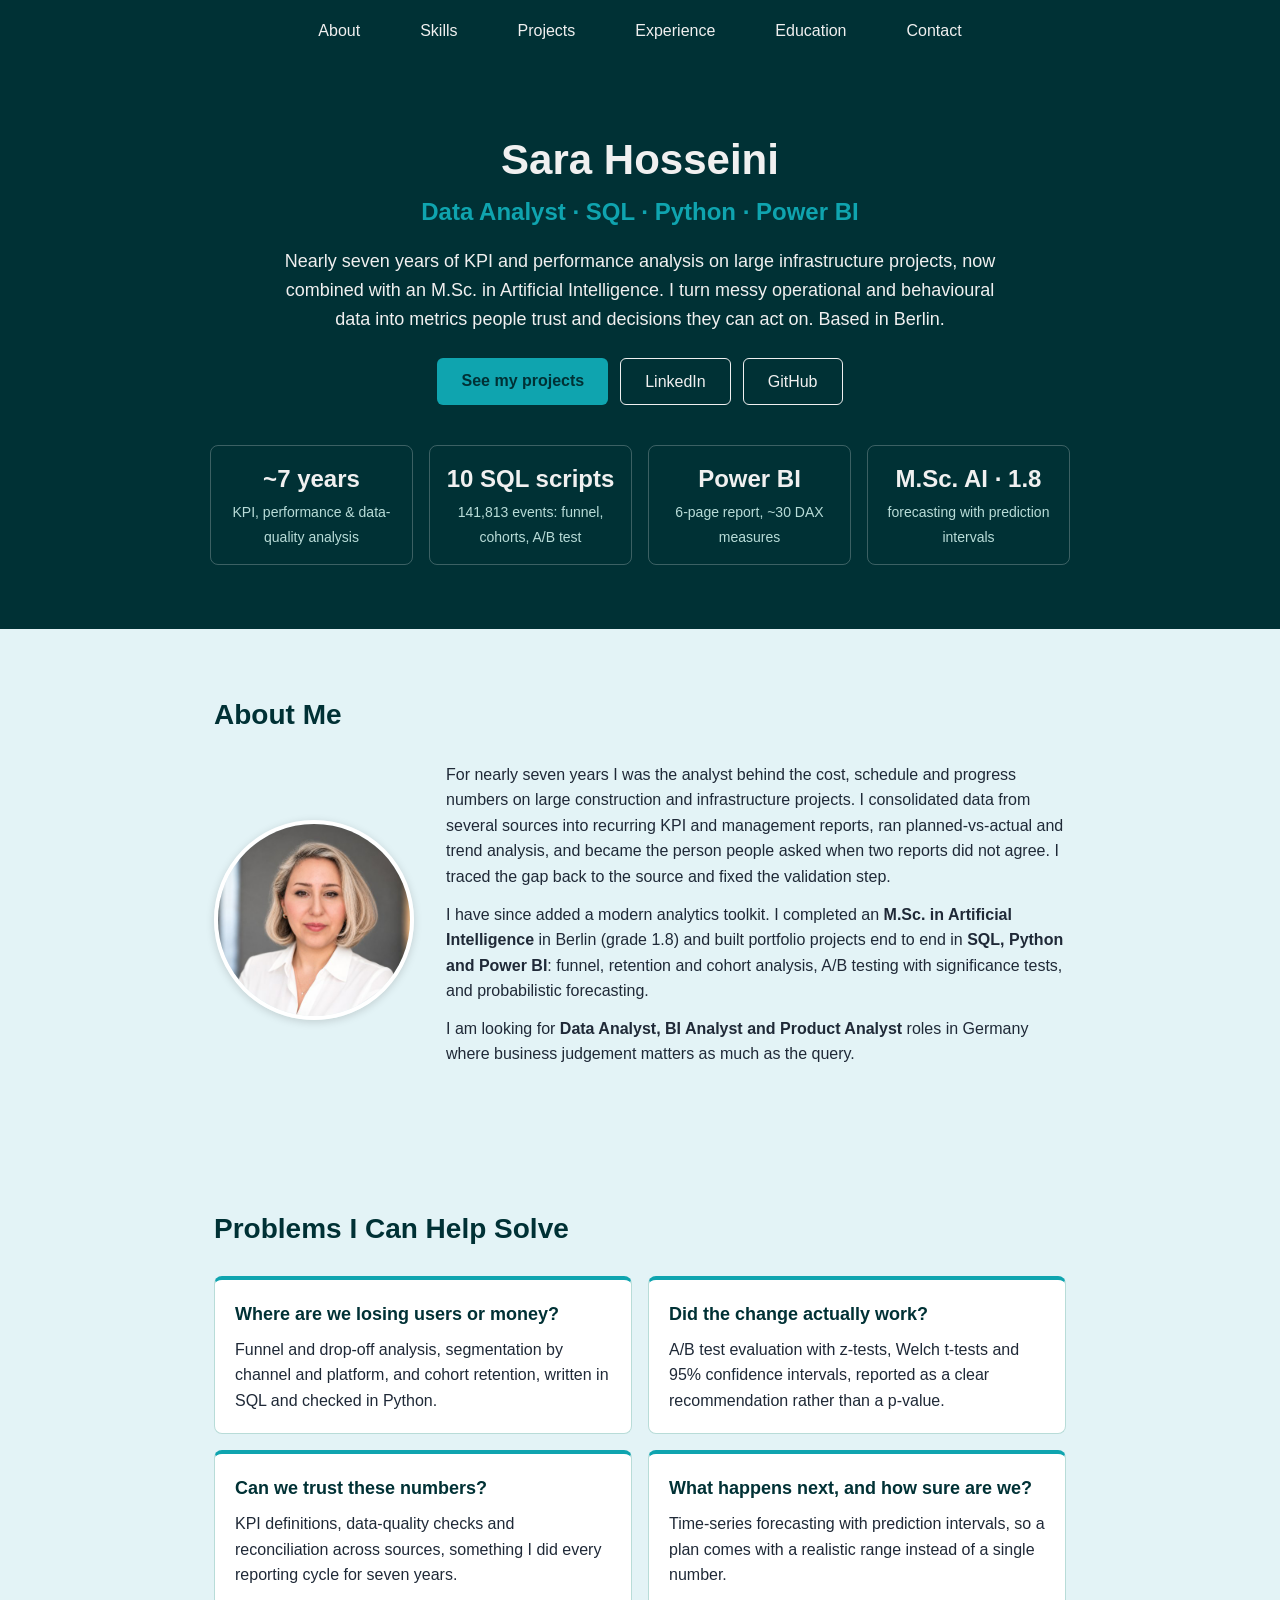
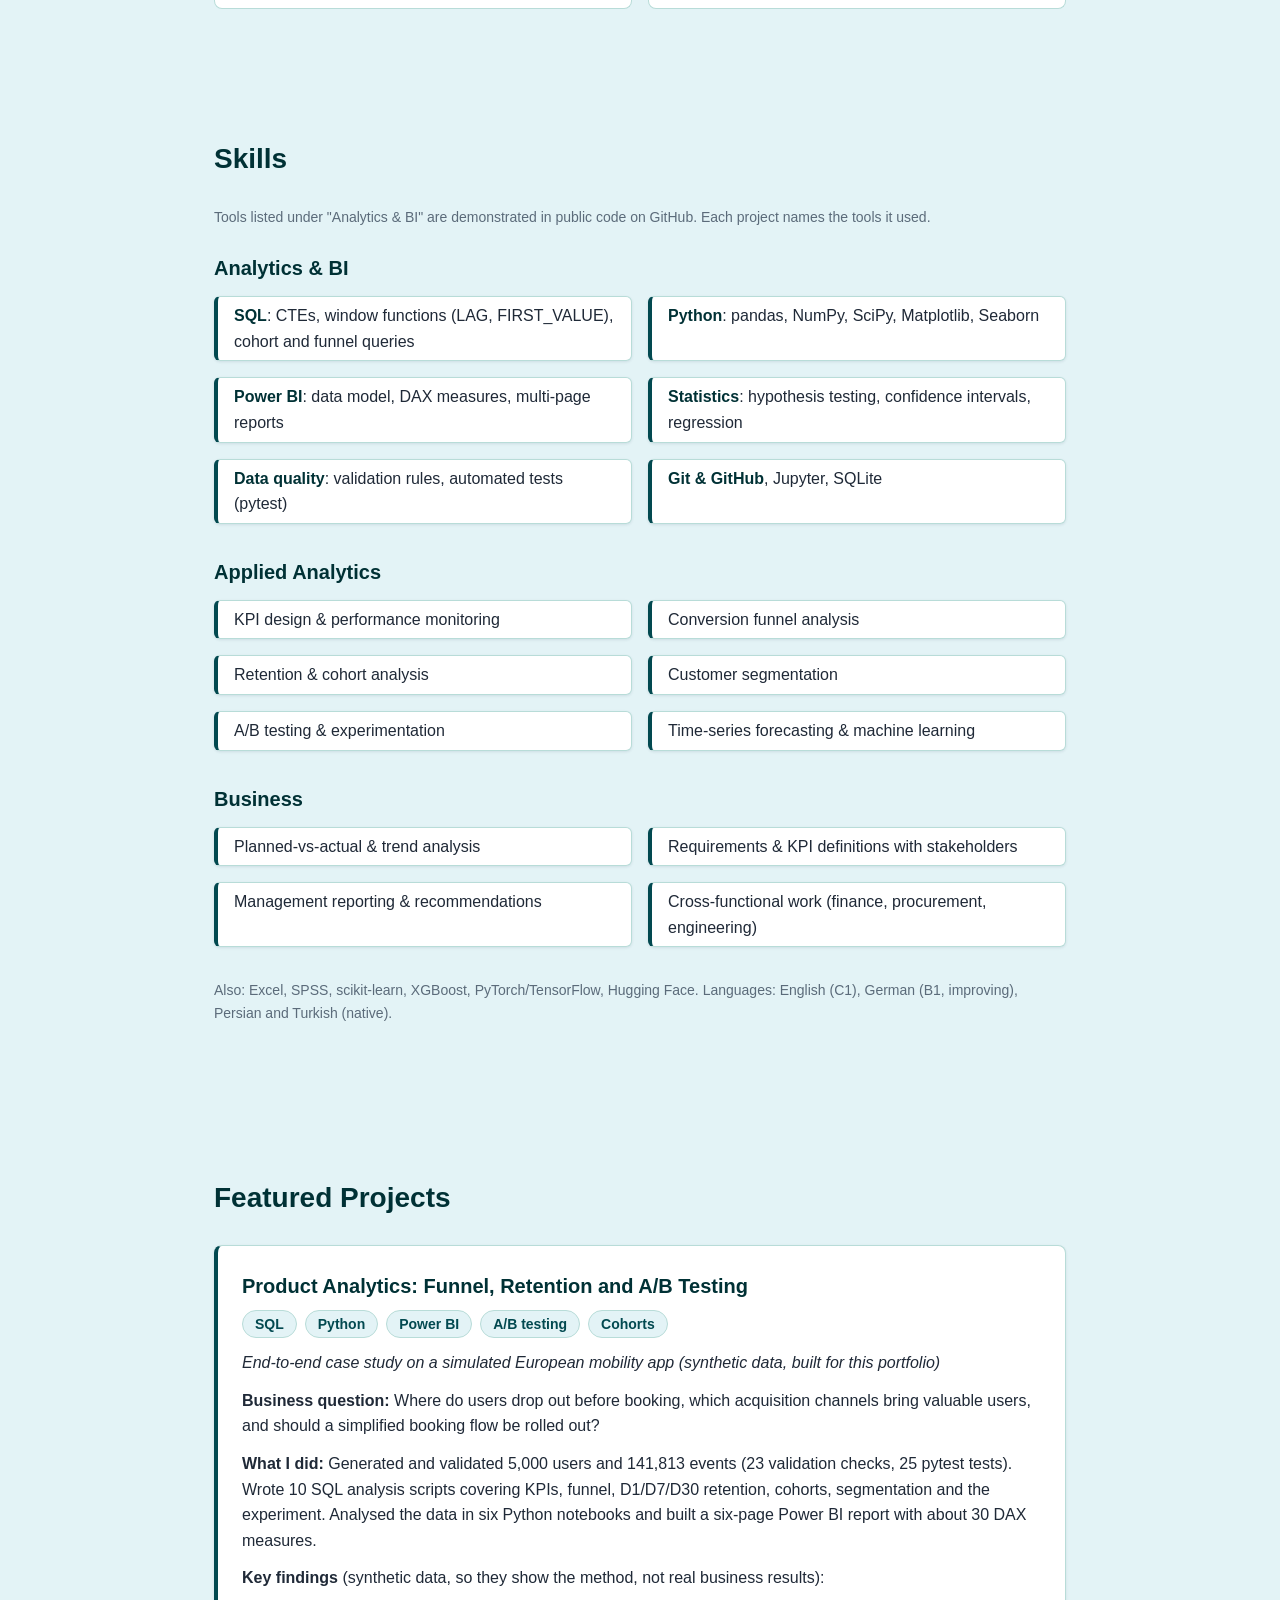
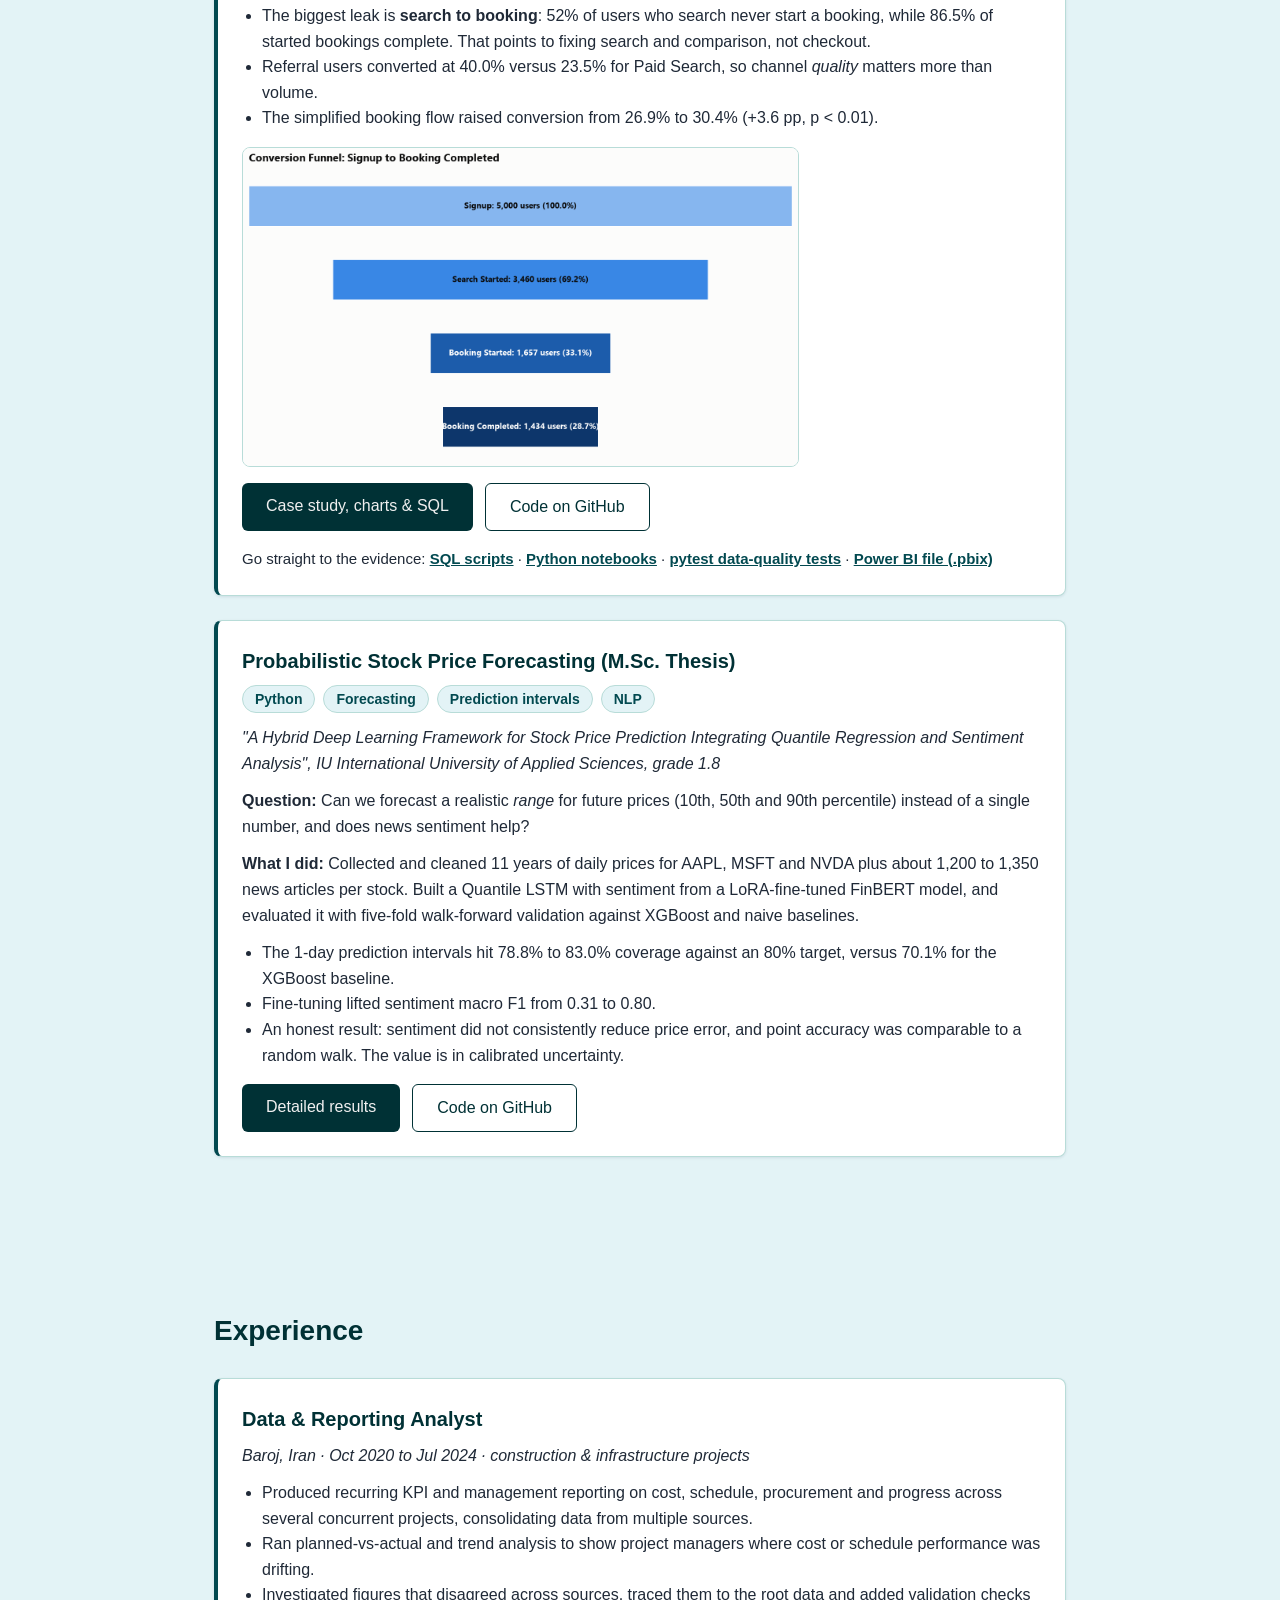
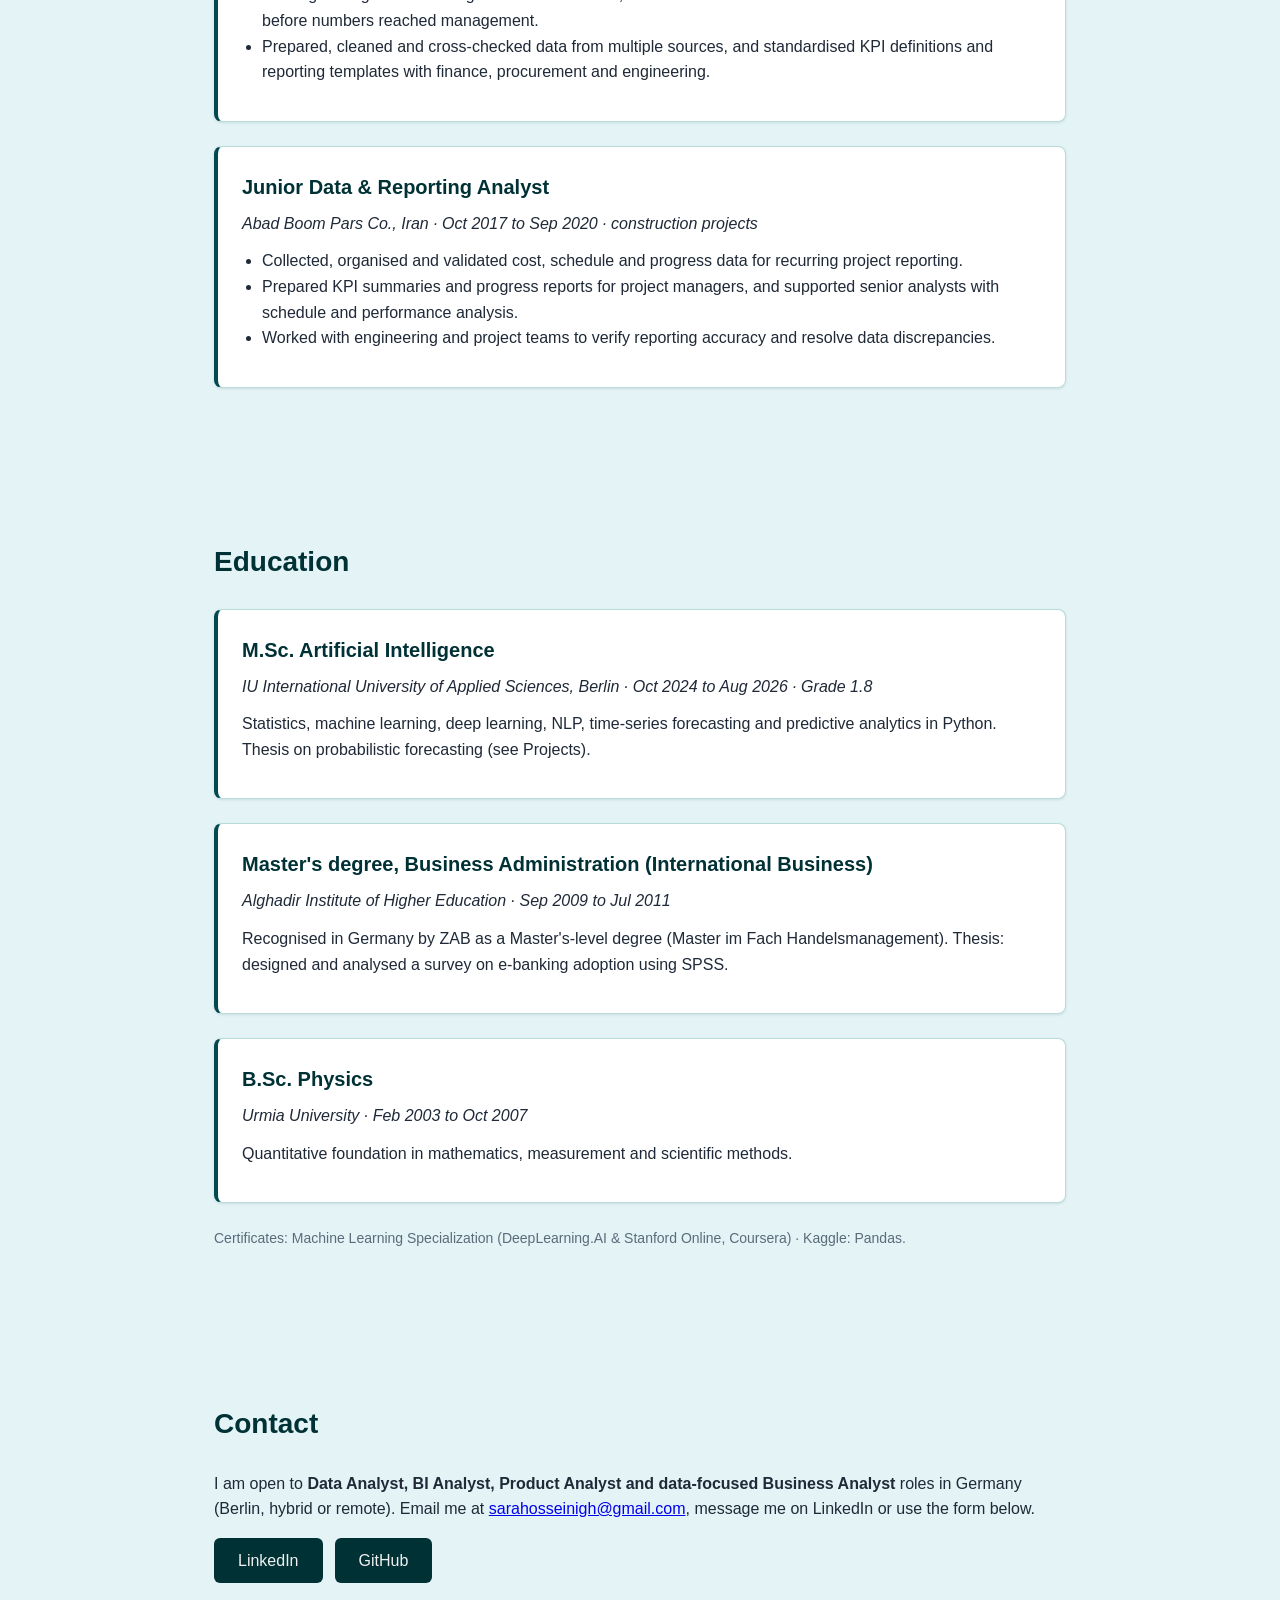
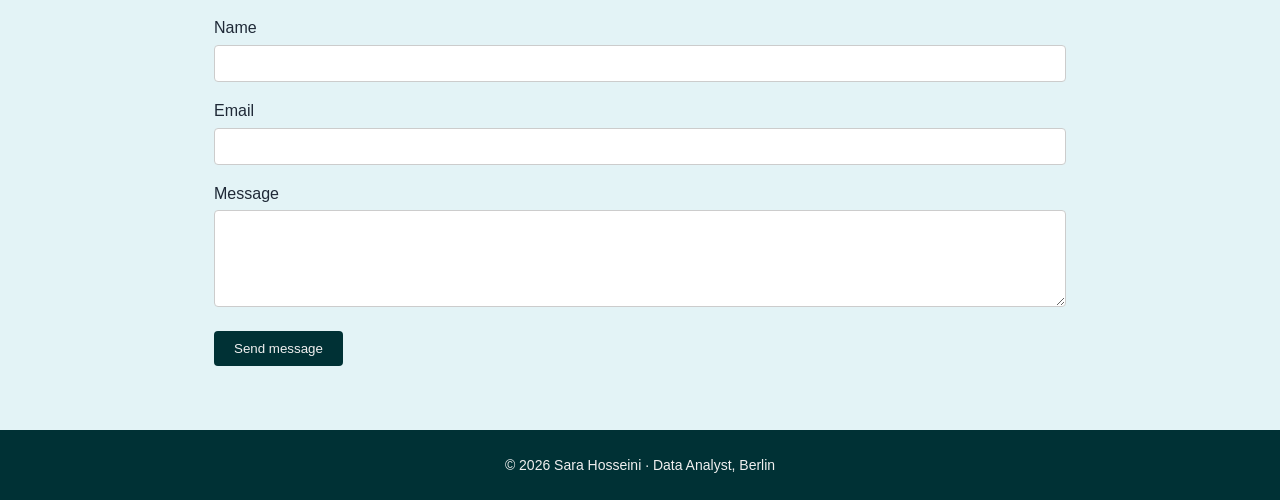
==== commit c3ba3305: "Tighten hero spacing; keep 'Power BI' on one line" ====
--- a/index.html
+++ b/index.html
@@ -52,7 +52,7 @@
     <main id="main">
     <section id="hero">
         <h1>Sara Hosseini</h1>
-        <p class="hero-title">Data Analyst · SQL · Python · Power BI</p>
+        <p class="hero-title">Data Analyst · SQL · Python · Power&nbsp;BI</p>
         <p class="hero-sub">Nearly seven years of KPI and performance analysis on large infrastructure projects, now combined with an M.Sc. in Artificial Intelligence. I turn messy operational and behavioural data into metrics people trust and decisions they can act on. Based in Berlin.</p>
         <div class="btn-group hero-cta">
             <a class="btn btn-accent" href="#projects">See my projects</a>
--- a/css/style.css
+++ b/css/style.css
@@ -446,3 +446,5 @@
 .stats li:hover { border-color: var(--color-accent); }
 .evidence { font-size: 15px; margin-top: 16px; margin-bottom: 0; }
 .evidence a { color: var(--color-primary); font-weight: 600; }
+#hero { padding-top: 64px; padding-bottom: 64px; }
+@media (max-width: 600px) { #hero { padding-top: 40px; padding-bottom: 40px; } }
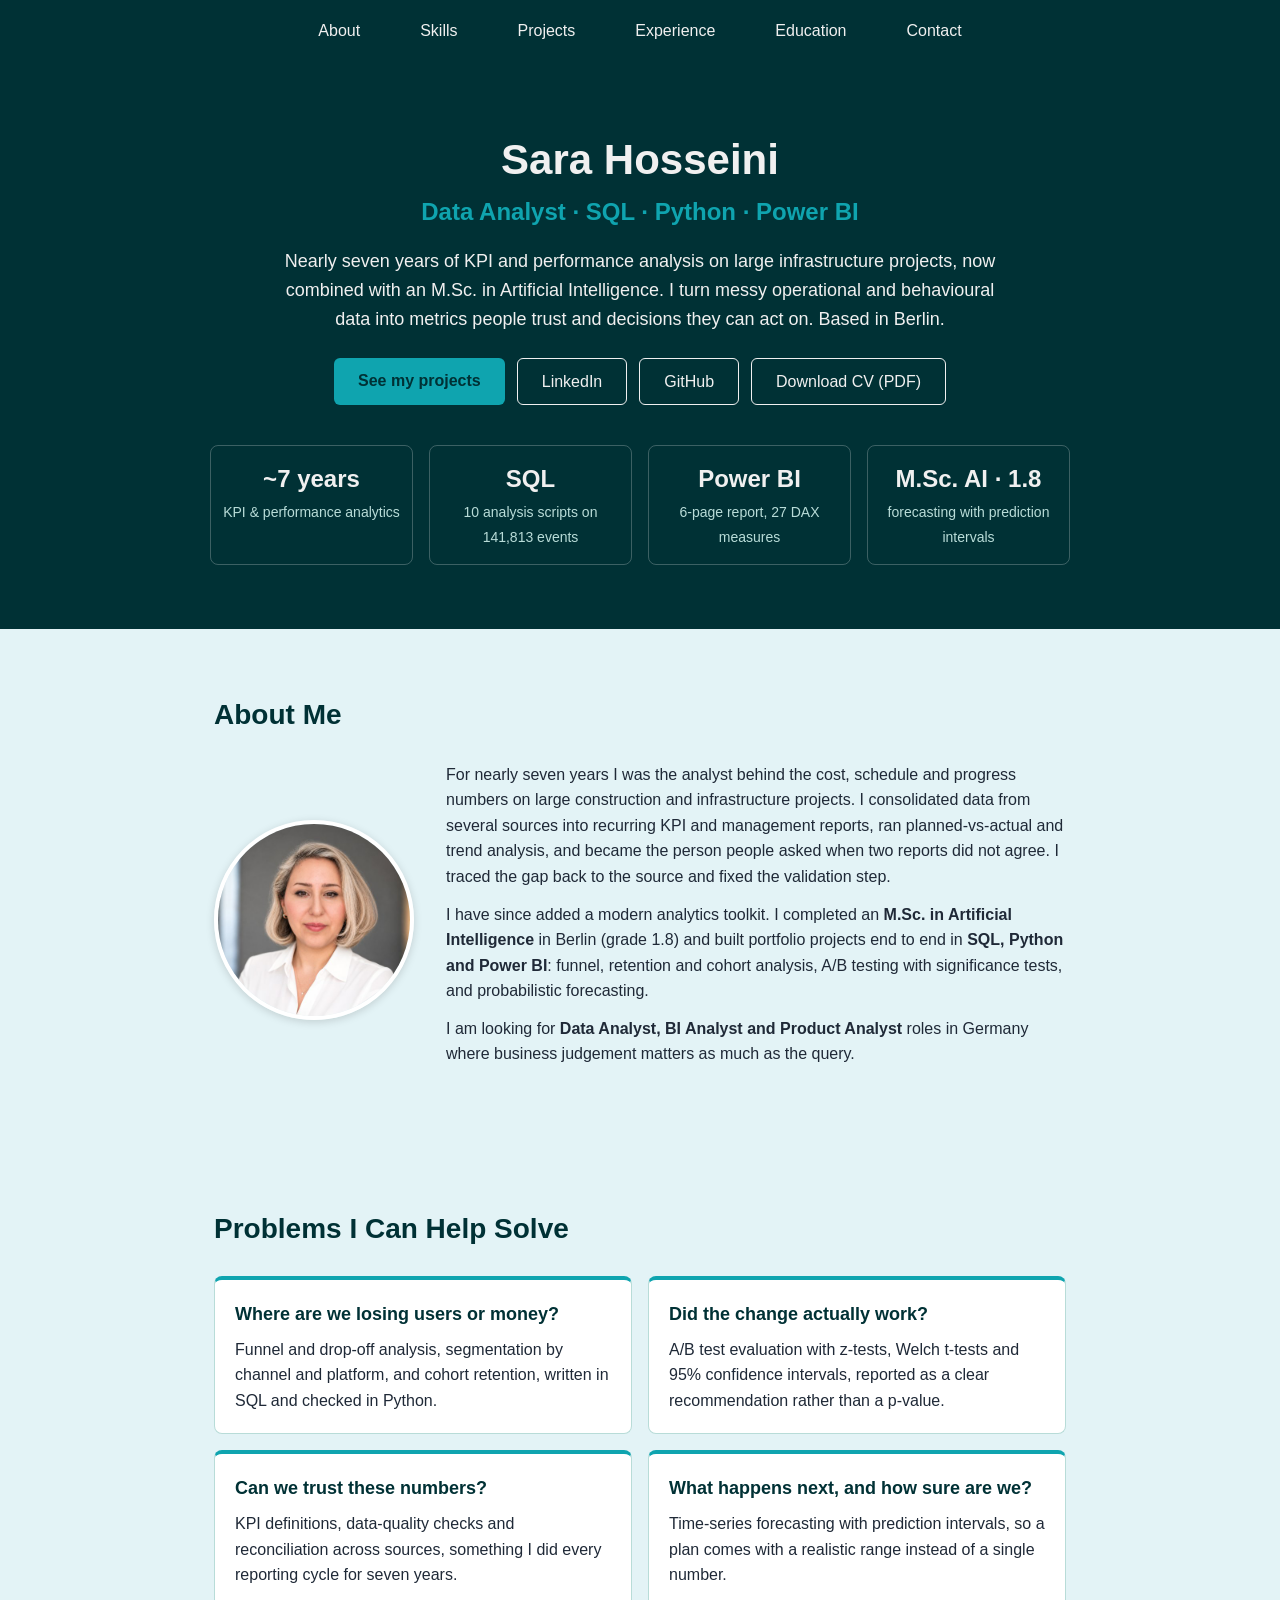
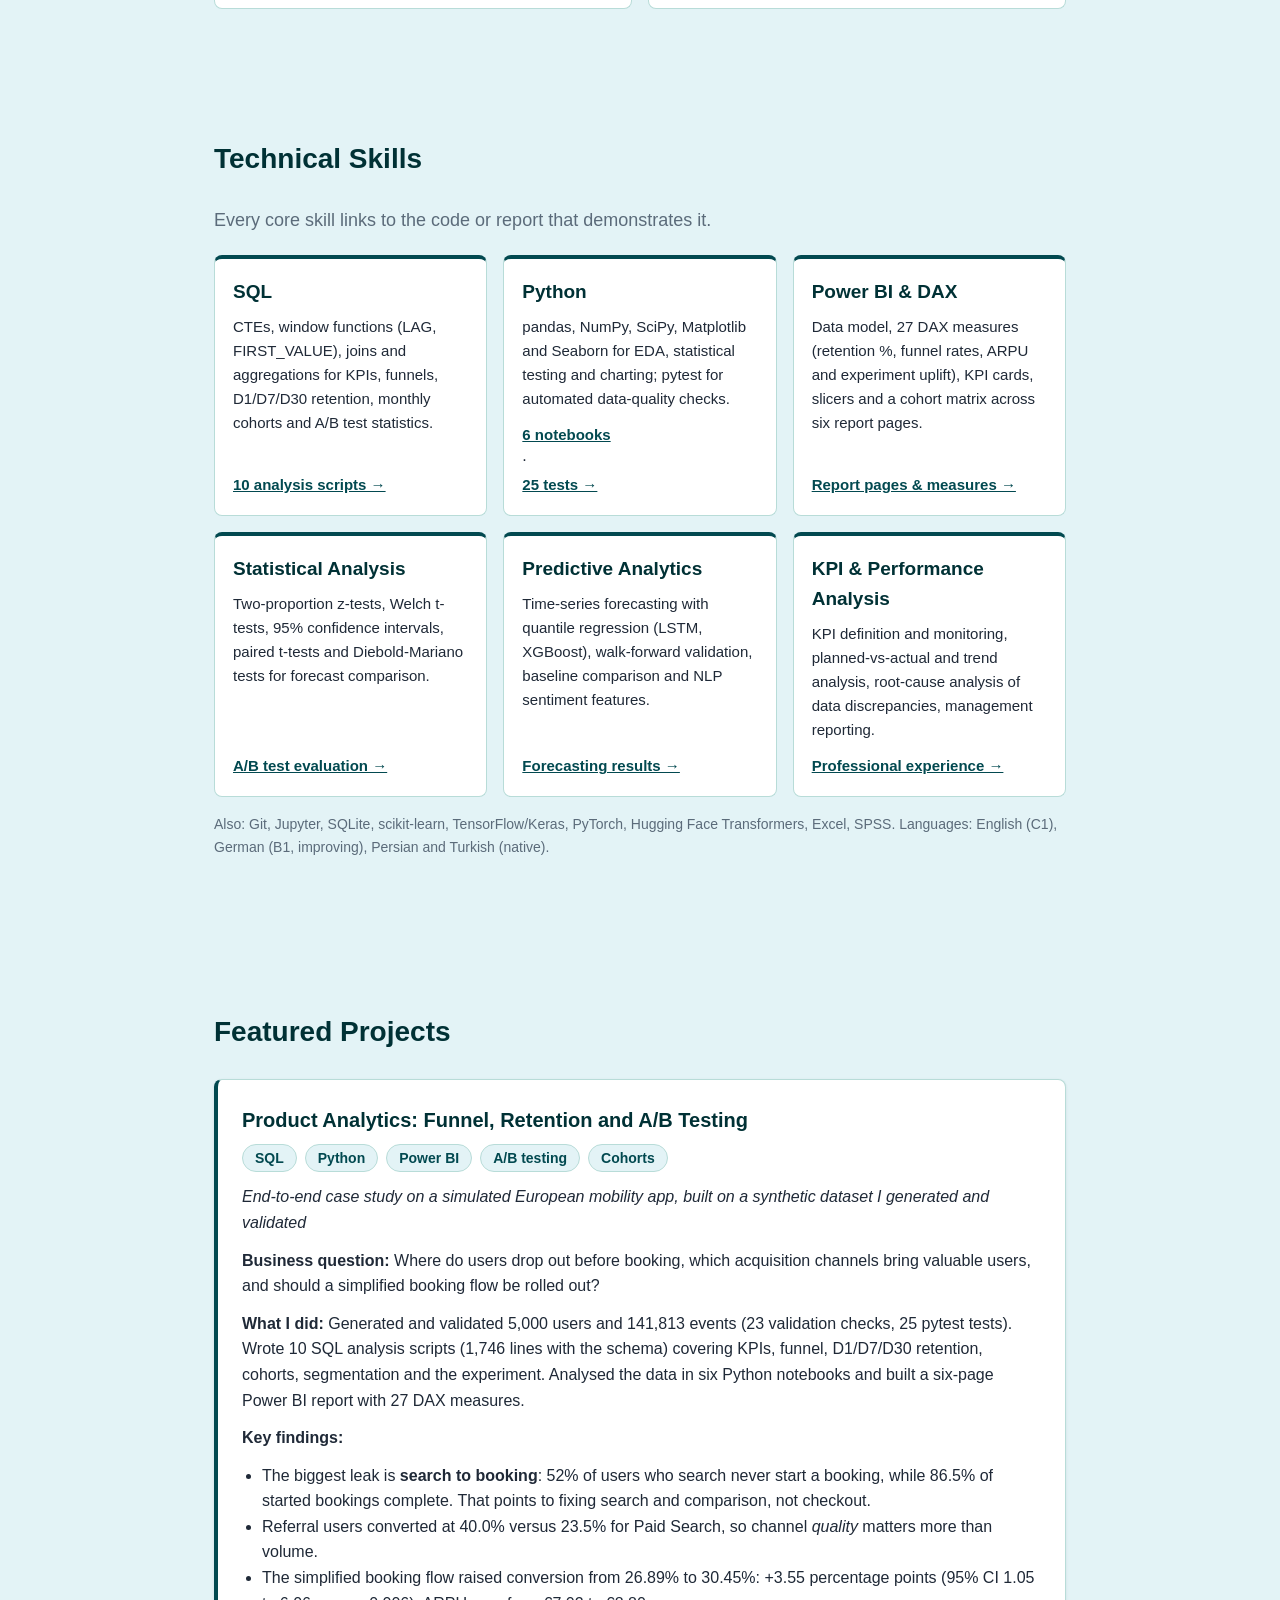
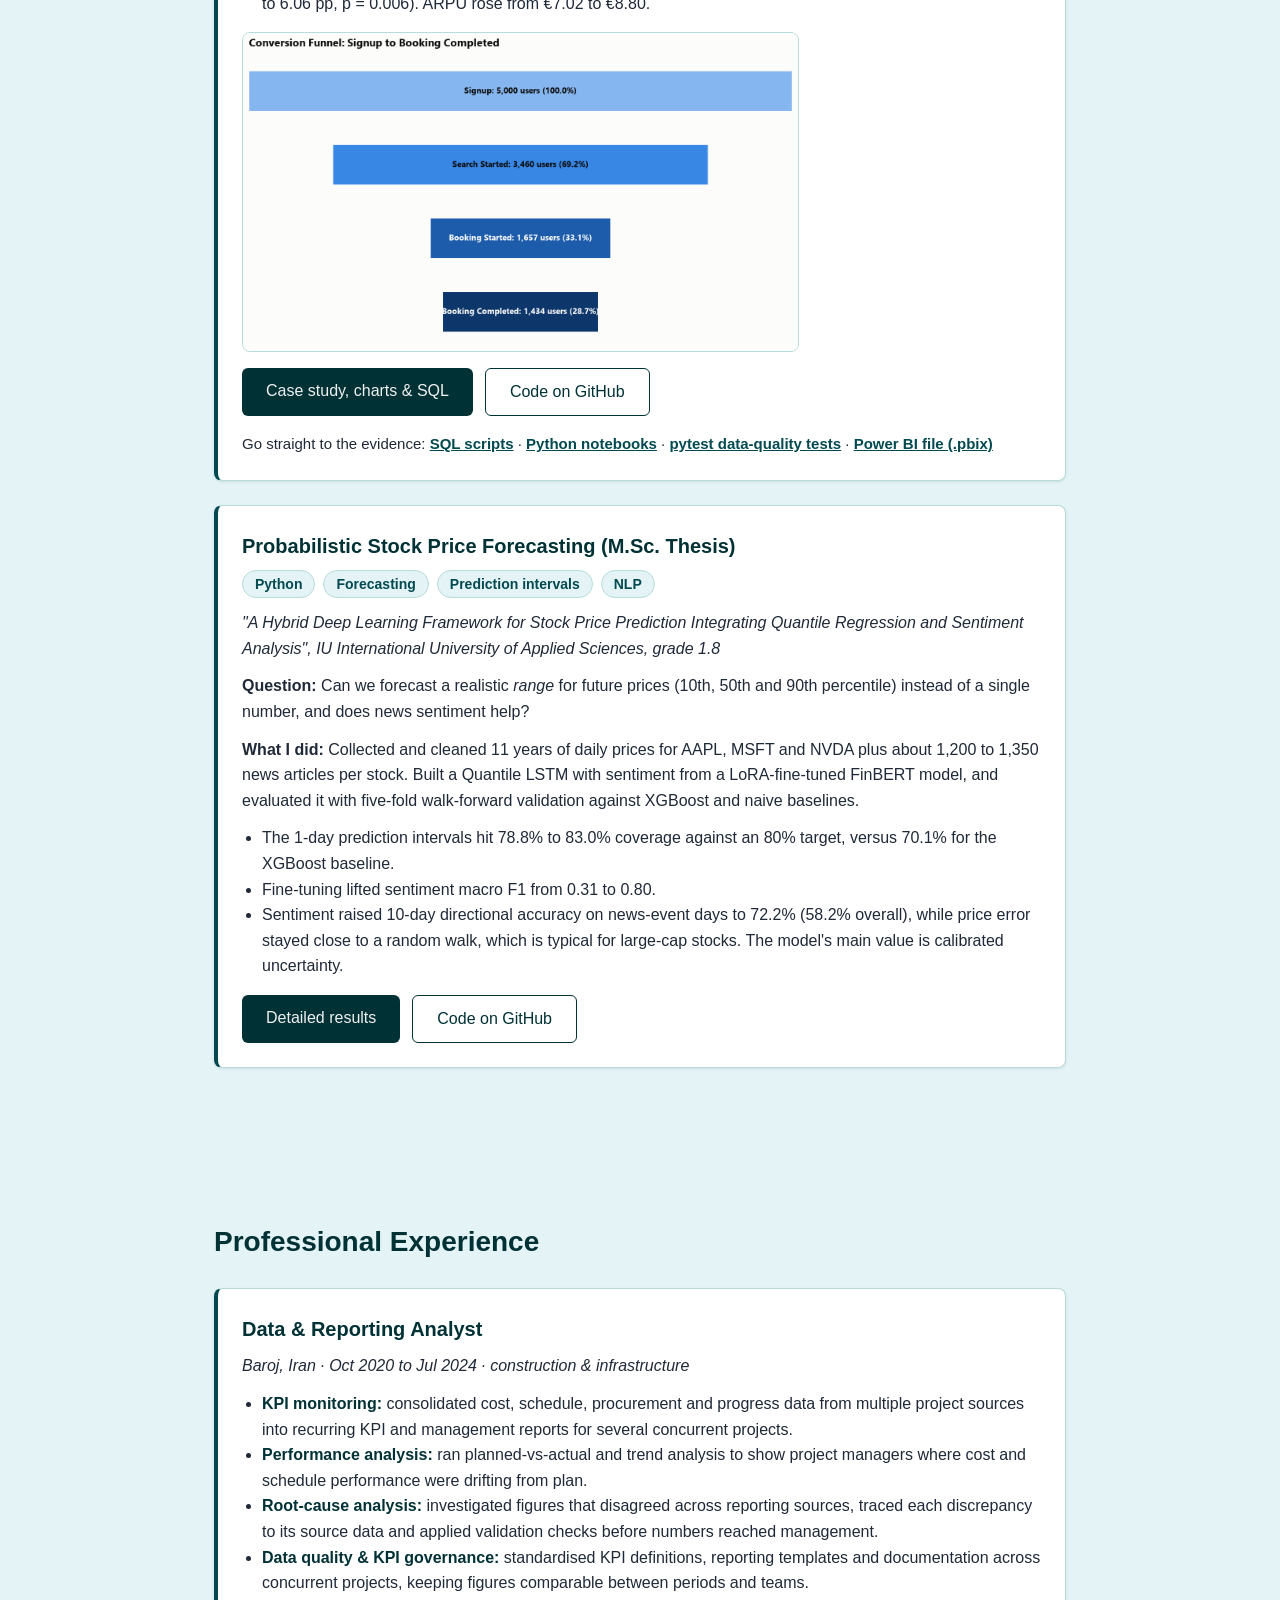
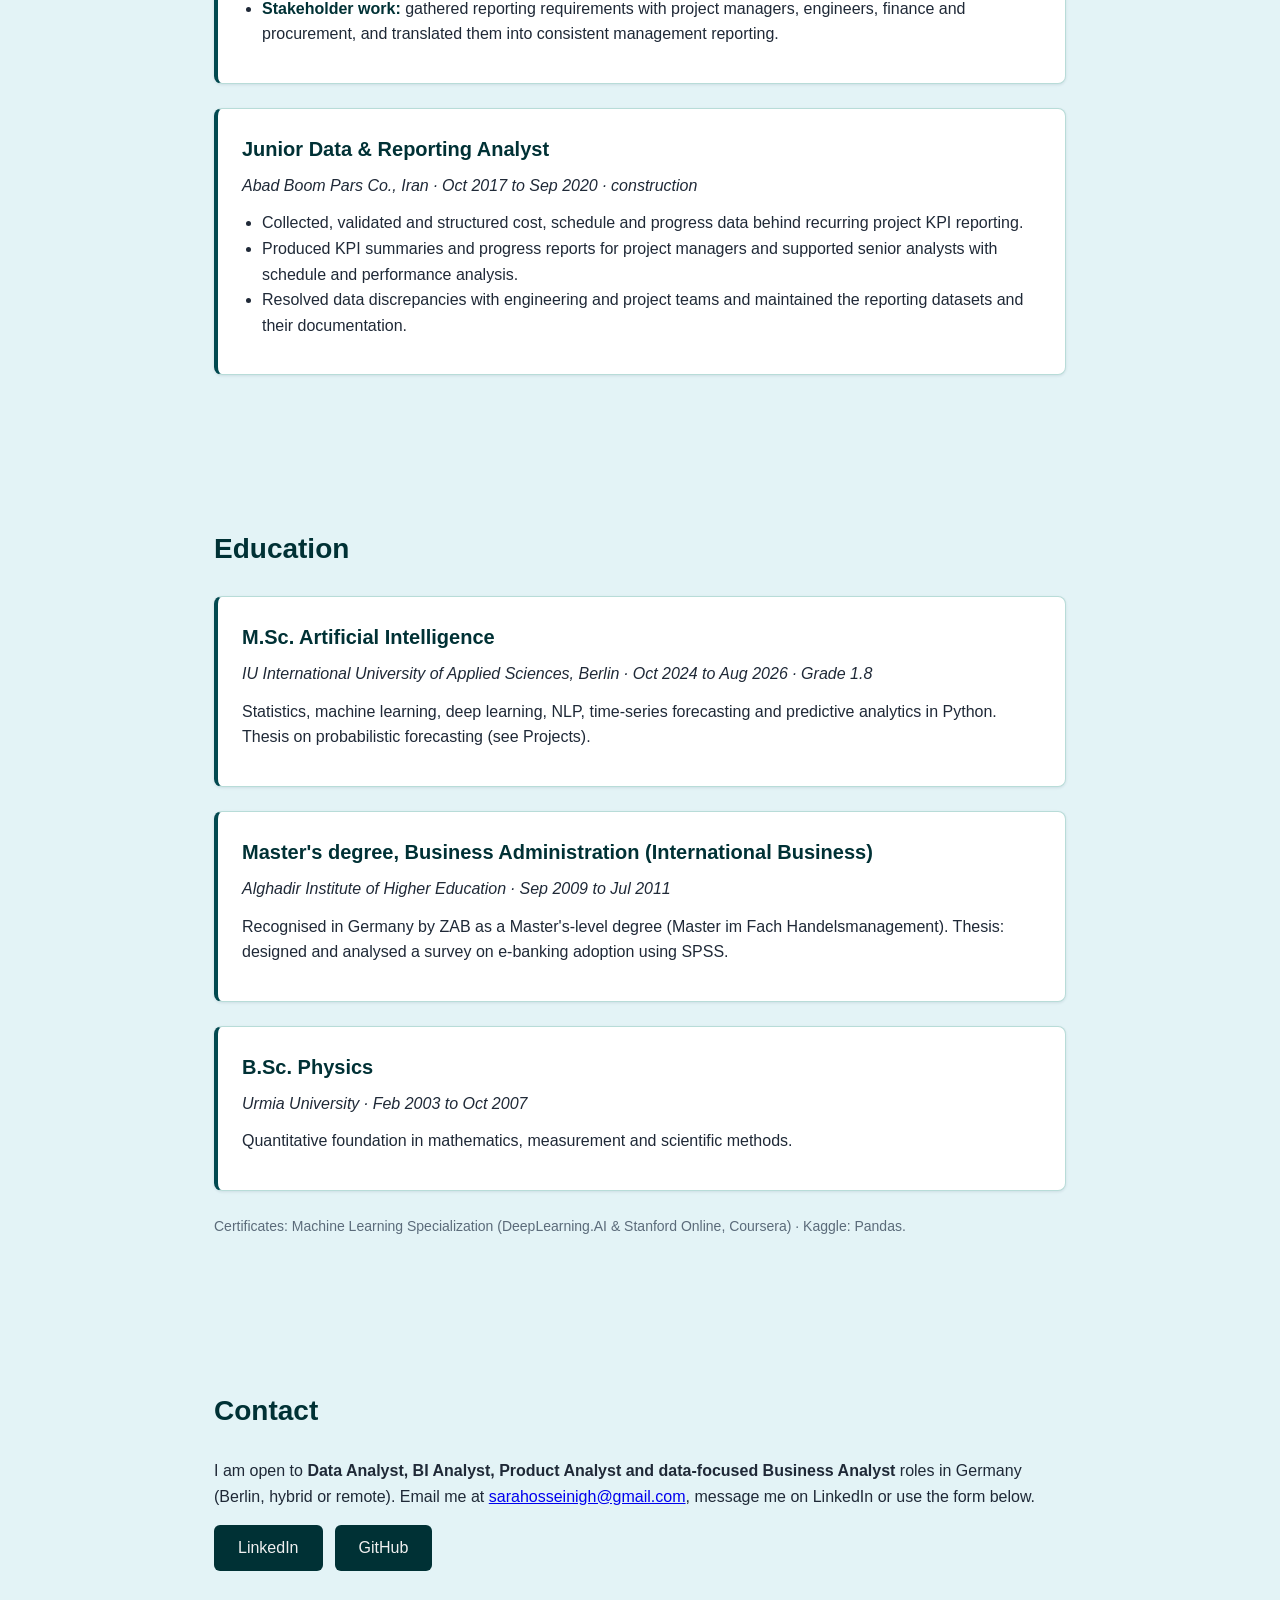
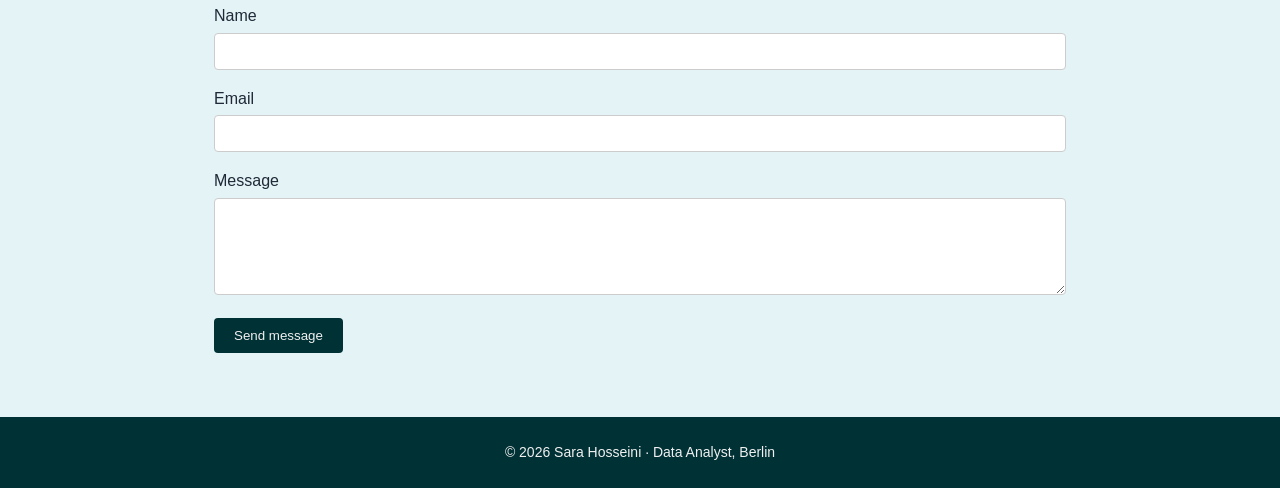
==== commit 1918c35f: "Final pass: verified A/B statistics (2-dp rates), 27 DAX measures, stronger experience wording Co-Au" ====
--- a/index.html
+++ b/index.html
@@ -58,13 +58,12 @@
             <a class="btn btn-accent" href="#projects">See my projects</a>
             <a class="btn btn-outline" href="https://www.linkedin.com/in/sara-hosseini-analyst/" target="_blank" rel="noopener noreferrer">LinkedIn</a>
             <a class="btn btn-outline" href="https://github.com/Sara-Hosseini" target="_blank" rel="noopener noreferrer">GitHub</a>
-            <!-- CV: add assets/Sara-Hosseini-CV.pdf, then uncomment:
-            <a class="btn btn-outline" href="assets/Sara-Hosseini-CV.pdf" download>Download CV (PDF)</a> -->
+            <a class="btn btn-outline" href="assets/Sara-Hosseini-CV.pdf" download>Download CV (PDF)</a>
         </div>
         <ul class="stats" aria-label="At a glance">
-            <li><a href="#experience"><strong>~7 years</strong><span>KPI, performance &amp; data-quality analysis</span></a></li>
-            <li><a href="project-analytics.html#sql"><strong>10 SQL scripts</strong><span>141,813 events: funnel, cohorts, A/B test</span></a></li>
-            <li><a href="project-analytics.html#powerbi"><strong>Power BI</strong><span>6-page report, ~30 DAX measures</span></a></li>
+            <li><a href="#experience"><strong>~7 years</strong><span>KPI &amp; performance analytics</span></a></li>
+            <li><a href="project-analytics.html#sql"><strong>SQL</strong><span>10 analysis scripts on 141,813 events</span></a></li>
+            <li><a href="project-analytics.html#powerbi"><strong>Power BI</strong><span>6-page report, 27 DAX measures</span></a></li>
             <li><a href="project-thesis.html"><strong>M.Sc. AI · 1.8</strong><span>forecasting with prediction intervals</span></a></li>
         </ul>
     </section>
@@ -104,40 +103,41 @@
     </section>
 
     <section id="skills">
-        <h2>Skills</h2>
-        <p class="note">Tools listed under "Analytics &amp; BI" are demonstrated in public code on GitHub. Each project names the tools it used.</p>
-        <div class="skills-group">
-            <h3>Analytics &amp; BI</h3>
-            <ul>
-                <li><strong>SQL</strong>: CTEs, window functions (LAG, FIRST_VALUE), cohort and funnel queries</li>
-                <li><strong>Python</strong>: pandas, NumPy, SciPy, Matplotlib, Seaborn</li>
-                <li><strong>Power BI</strong>: data model, DAX measures, multi-page reports</li>
-                <li><strong>Statistics</strong>: hypothesis testing, confidence intervals, regression</li>
-                <li><strong>Data quality</strong>: validation rules, automated tests (pytest)</li>
-                <li><strong>Git &amp; GitHub</strong>, Jupyter, SQLite</li>
-            </ul>
-        </div>
-        <div class="skills-group">
-            <h3>Applied Analytics</h3>
-            <ul>
-                <li>KPI design &amp; performance monitoring</li>
-                <li>Conversion funnel analysis</li>
-                <li>Retention &amp; cohort analysis</li>
-                <li>Customer segmentation</li>
-                <li>A/B testing &amp; experimentation</li>
-                <li>Time-series forecasting &amp; machine learning</li>
-            </ul>
-        </div>
-        <div class="skills-group">
-            <h3>Business</h3>
-            <ul>
-                <li>Planned-vs-actual &amp; trend analysis</li>
-                <li>Requirements &amp; KPI definitions with stakeholders</li>
-                <li>Management reporting &amp; recommendations</li>
-                <li>Cross-functional work (finance, procurement, engineering)</li>
-            </ul>
-        </div>
-        <p class="note">Also: Excel, SPSS, scikit-learn, XGBoost, PyTorch/TensorFlow, Hugging Face. Languages: English (C1), German (B1, improving), Persian and Turkish (native).</p>
+        <h2>Technical Skills</h2>
+        <p class="lead">Every core skill links to the code or report that demonstrates it.</p>
+        <div class="skill-cards">
+            <article class="skill-card">
+                <h3>SQL</h3>
+                <p>CTEs, window functions (LAG, FIRST_VALUE), joins and aggregations for KPIs, funnels, D1/D7/D30 retention, monthly cohorts and A/B test statistics.</p>
+                <a href="https://github.com/Sara-Hosseini/product-analytics-case-study/tree/main/sql" target="_blank" rel="noopener noreferrer">10 analysis scripts →</a>
+            </article>
+            <article class="skill-card">
+                <h3>Python</h3>
+                <p>pandas, NumPy, SciPy, Matplotlib and Seaborn for EDA, statistical testing and charting; pytest for automated data-quality checks.</p>
+                <a href="https://github.com/Sara-Hosseini/product-analytics-case-study/tree/main/notebooks" target="_blank" rel="noopener noreferrer">6 notebooks</a> · <a href="https://github.com/Sara-Hosseini/product-analytics-case-study/tree/main/tests" target="_blank" rel="noopener noreferrer">25 tests →</a>
+            </article>
+            <article class="skill-card">
+                <h3>Power BI &amp; DAX</h3>
+                <p>Data model, 27 DAX measures (retention %, funnel rates, ARPU and experiment uplift), KPI cards, slicers and a cohort matrix across six report pages.</p>
+                <a href="project-analytics.html#powerbi">Report pages &amp; measures →</a>
+            </article>
+            <article class="skill-card">
+                <h3>Statistical Analysis</h3>
+                <p>Two-proportion z-tests, Welch t-tests, 95% confidence intervals, paired t-tests and Diebold-Mariano tests for forecast comparison.</p>
+                <a href="project-analytics.html#experiment">A/B test evaluation →</a>
+            </article>
+            <article class="skill-card">
+                <h3>Predictive Analytics</h3>
+                <p>Time-series forecasting with quantile regression (LSTM, XGBoost), walk-forward validation, baseline comparison and NLP sentiment features.</p>
+                <a href="project-thesis.html">Forecasting results →</a>
+            </article>
+            <article class="skill-card">
+                <h3>KPI &amp; Performance Analysis</h3>
+                <p>KPI definition and monitoring, planned-vs-actual and trend analysis, root-cause analysis of data discrepancies, management reporting.</p>
+                <a href="#experience">Professional experience →</a>
+            </article>
+        </div>
+        <p class="note">Also: Git, Jupyter, SQLite, scikit-learn, TensorFlow/Keras, PyTorch, Hugging Face Transformers, Excel, SPSS. Languages: English (C1), German (B1, improving), Persian and Turkish (native).</p>
     </section>
 
     <section id="projects">
@@ -146,14 +146,14 @@
         <article class="project">
             <h3>Product Analytics: Funnel, Retention and A/B Testing</h3>
             <p class="tags"><span>SQL</span><span>Python</span><span>Power BI</span><span>A/B testing</span><span>Cohorts</span></p>
-            <p><em>End-to-end case study on a simulated European mobility app (synthetic data, built for this portfolio)</em></p>
+            <p><em>End-to-end case study on a simulated European mobility app, built on a synthetic dataset I generated and validated</em></p>
             <p><strong>Business question:</strong> Where do users drop out before booking, which acquisition channels bring valuable users, and should a simplified booking flow be rolled out?</p>
-            <p><strong>What I did:</strong> Generated and validated 5,000 users and 141,813 events (23 validation checks, 25 pytest tests). Wrote 10 SQL analysis scripts covering KPIs, funnel, D1/D7/D30 retention, cohorts, segmentation and the experiment. Analysed the data in six Python notebooks and built a six-page Power BI report with about 30 DAX measures.</p>
-            <p><strong>Key findings</strong> (synthetic data, so they show the method, not real business results):</p>
+            <p><strong>What I did:</strong> Generated and validated 5,000 users and 141,813 events (23 validation checks, 25 pytest tests). Wrote 10 SQL analysis scripts (1,746 lines with the schema) covering KPIs, funnel, D1/D7/D30 retention, cohorts, segmentation and the experiment. Analysed the data in six Python notebooks and built a six-page Power BI report with 27 DAX measures.</p>
+            <p><strong>Key findings:</strong></p>
             <ul>
                 <li>The biggest leak is <strong>search to booking</strong>: 52% of users who search never start a booking, while 86.5% of started bookings complete. That points to fixing search and comparison, not checkout.</li>
                 <li>Referral users converted at 40.0% versus 23.5% for Paid Search, so channel <em>quality</em> matters more than volume.</li>
-                <li>The simplified booking flow raised conversion from 26.9% to 30.4% (+3.6 pp, p &lt; 0.01).</li>
+                <li>The simplified booking flow raised conversion from 26.89% to 30.45%: +3.55 percentage points (95% CI 1.05 to 6.06 pp, p = 0.006). ARPU rose from €7.02 to €8.80.</li>
             </ul>
             <figure class="inline-figure">
                 <img src="assets/images/23_conversion_funnel.png" alt="Conversion funnel: 5,000 signups, 3,460 started a search (69.2%), 1,657 started a booking (33.1%), 1,434 completed a booking (28.7%)" loading="lazy" width="1410" height="808">
@@ -179,7 +179,7 @@
             <ul>
                 <li>The 1-day prediction intervals hit 78.8% to 83.0% coverage against an 80% target, versus 70.1% for the XGBoost baseline.</li>
                 <li>Fine-tuning lifted sentiment macro F1 from 0.31 to 0.80.</li>
-                <li>An honest result: sentiment did not consistently reduce price error, and point accuracy was comparable to a random walk. The value is in calibrated uncertainty.</li>
+                <li>Sentiment raised 10-day directional accuracy on news-event days to 72.2% (58.2% overall), while price error stayed close to a random walk, which is typical for large-cap stocks. The model's main value is calibrated uncertainty.</li>
             </ul>
             <div class="btn-group">
                 <a class="btn" href="project-thesis.html">Detailed results</a>
@@ -189,26 +189,26 @@
     </section>
 
     <section id="experience">
-        <h2>Experience</h2>
+        <h2>Professional Experience</h2>
         <article class="experience">
             <h3>Data &amp; Reporting Analyst</h3>
-            <p><em>Baroj, Iran · Oct 2020 to Jul 2024 · construction &amp; infrastructure projects</em></p>
-            <ul>
-                <li>Produced recurring KPI and management reporting on cost, schedule, procurement and progress across several concurrent projects, consolidating data from multiple sources.</li>
-                <li>Ran planned-vs-actual and trend analysis to show project managers where cost or schedule performance was drifting.</li>
-                <li>Investigated figures that disagreed across sources, traced them to the root data and added validation checks before numbers reached management.</li>
-                <li>Prepared, cleaned and cross-checked data from multiple sources, and standardised KPI definitions and reporting templates with finance, procurement and engineering.</li>
-                <!-- VERIFY: add the tools used at Baroj (e.g. Excel, Python scripts) once confirmed -->
+            <p><em>Baroj, Iran · Oct 2020 to Jul 2024 · construction &amp; infrastructure</em></p>
+            <ul>
+                <li><strong>KPI monitoring:</strong> consolidated cost, schedule, procurement and progress data from multiple project sources into recurring KPI and management reports for several concurrent projects.</li>
+                <li><strong>Performance analysis:</strong> ran planned-vs-actual and trend analysis to show project managers where cost and schedule performance were drifting from plan.</li>
+                <li><strong>Root-cause analysis:</strong> investigated figures that disagreed across reporting sources, traced each discrepancy to its source data and applied validation checks before numbers reached management.</li>
+                <li><strong>Data quality &amp; KPI governance:</strong> standardised KPI definitions, reporting templates and documentation across concurrent projects, keeping figures comparable between periods and teams.</li>
+                <li><strong>Stakeholder work:</strong> gathered reporting requirements with project managers, engineers, finance and procurement, and translated them into consistent management reporting.</li>
             </ul>
         </article>
 
         <article class="experience">
             <h3>Junior Data &amp; Reporting Analyst</h3>
-            <p><em>Abad Boom Pars Co., Iran · Oct 2017 to Sep 2020 · construction projects</em></p>
-            <ul>
-                <li>Collected, organised and validated cost, schedule and progress data for recurring project reporting.</li>
-                <li>Prepared KPI summaries and progress reports for project managers, and supported senior analysts with schedule and performance analysis.</li>
-                <li>Worked with engineering and project teams to verify reporting accuracy and resolve data discrepancies.</li>
+            <p><em>Abad Boom Pars Co., Iran · Oct 2017 to Sep 2020 · construction</em></p>
+            <ul>
+                <li>Collected, validated and structured cost, schedule and progress data behind recurring project KPI reporting.</li>
+                <li>Produced KPI summaries and progress reports for project managers and supported senior analysts with schedule and performance analysis.</li>
+                <li>Resolved data discrepancies with engineering and project teams and maintained the reporting datasets and their documentation.</li>
             </ul>
         </article>
     </section>
--- a/css/style.css
+++ b/css/style.css
@@ -448,3 +448,20 @@
 .evidence a { color: var(--color-primary); font-weight: 600; }
 #hero { padding-top: 64px; padding-bottom: 64px; }
 @media (max-width: 600px) { #hero { padding-top: 40px; padding-bottom: 40px; } }
+.lead { font-size: 18px; color: var(--color-muted); margin-bottom: 20px; }
+.skill-cards { display: grid; grid-template-columns: repeat(3, 1fr); gap: 16px; margin-bottom: 16px; }
+.skill-card {
+  background: var(--color-card);
+  border: 1px solid var(--color-border);
+  border-top: 4px solid var(--color-primary);
+  border-radius: 8px;
+  padding: 18px;
+  display: flex;
+  flex-direction: column;
+}
+.skill-card h3 { font-size: 19px; }
+.skill-card p { font-size: 15px; flex-grow: 1; }
+.skill-card a { color: var(--color-primary); font-weight: 600; font-size: 15px; }
+.experience li strong { color: var(--color-dark); }
+@media (max-width: 900px) { .skill-cards { grid-template-columns: repeat(2, 1fr); } }
+@media (max-width: 600px) { .skill-cards { grid-template-columns: 1fr; } }
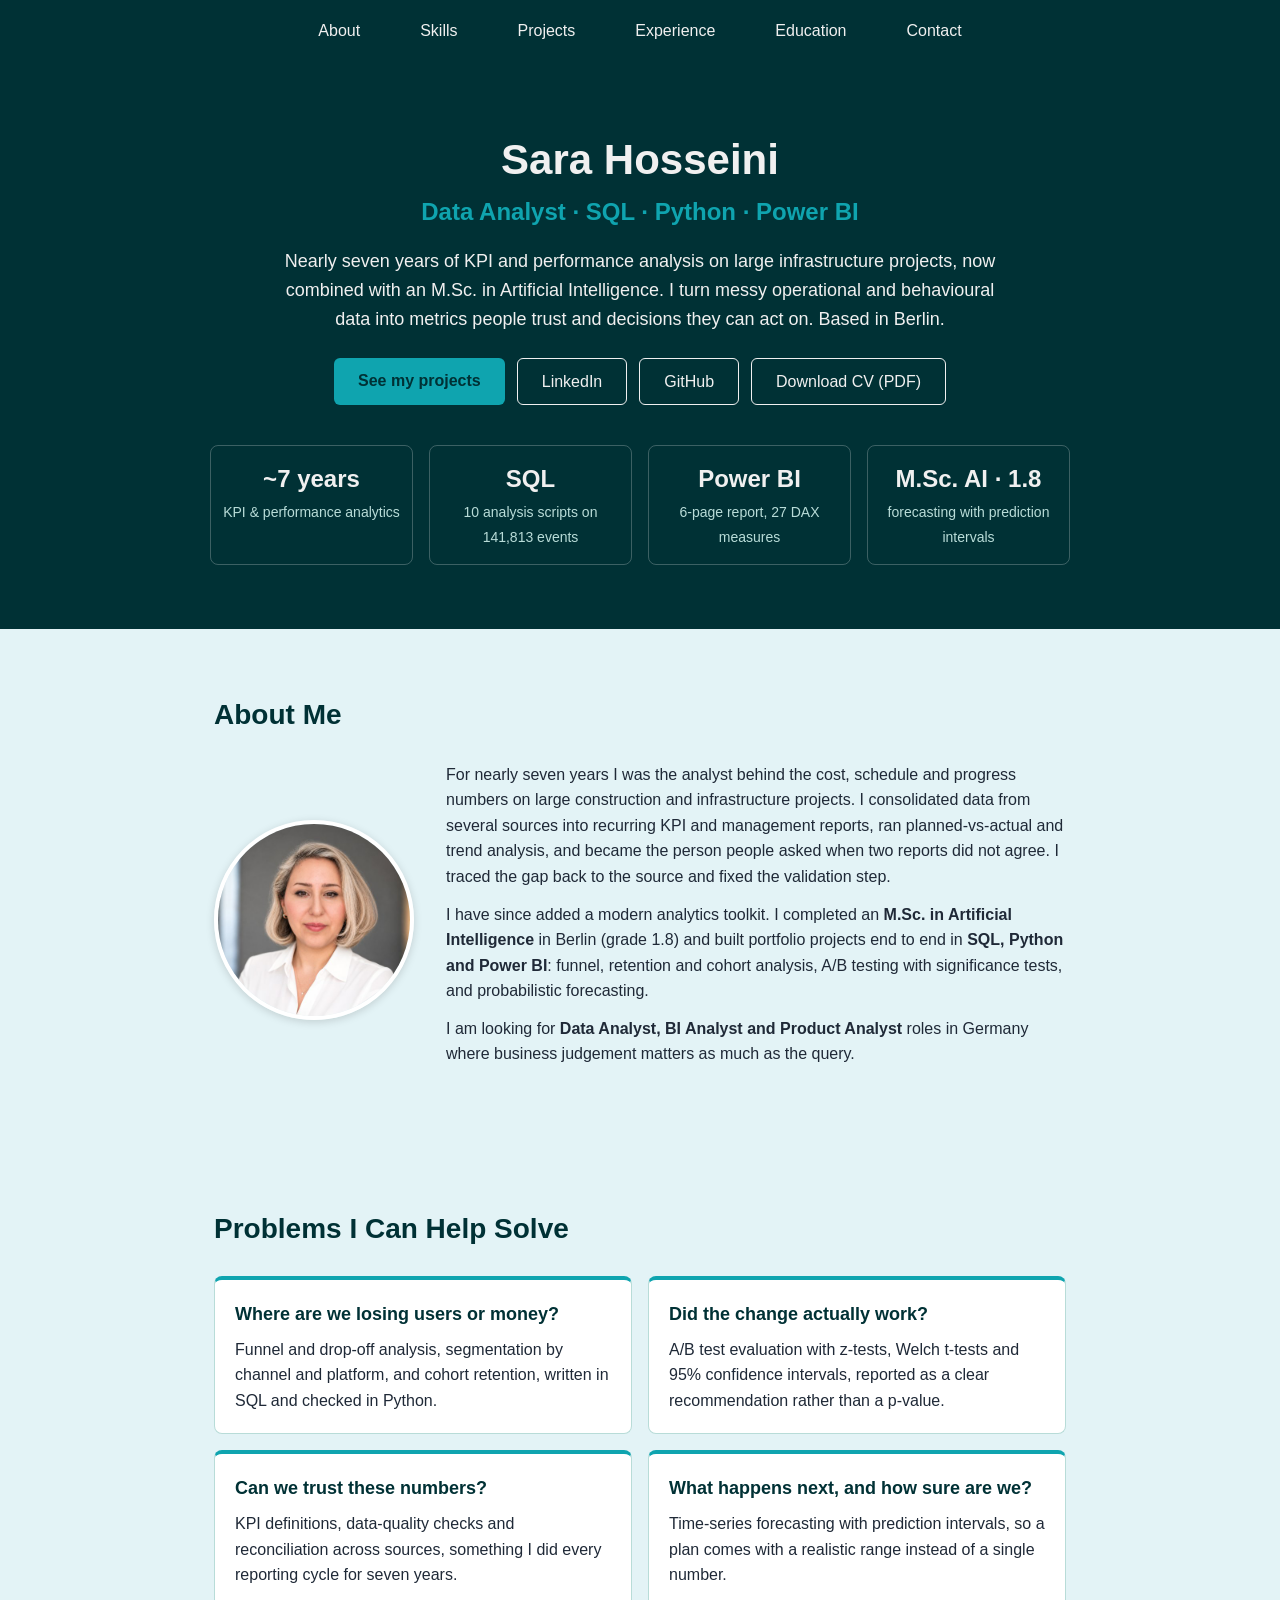
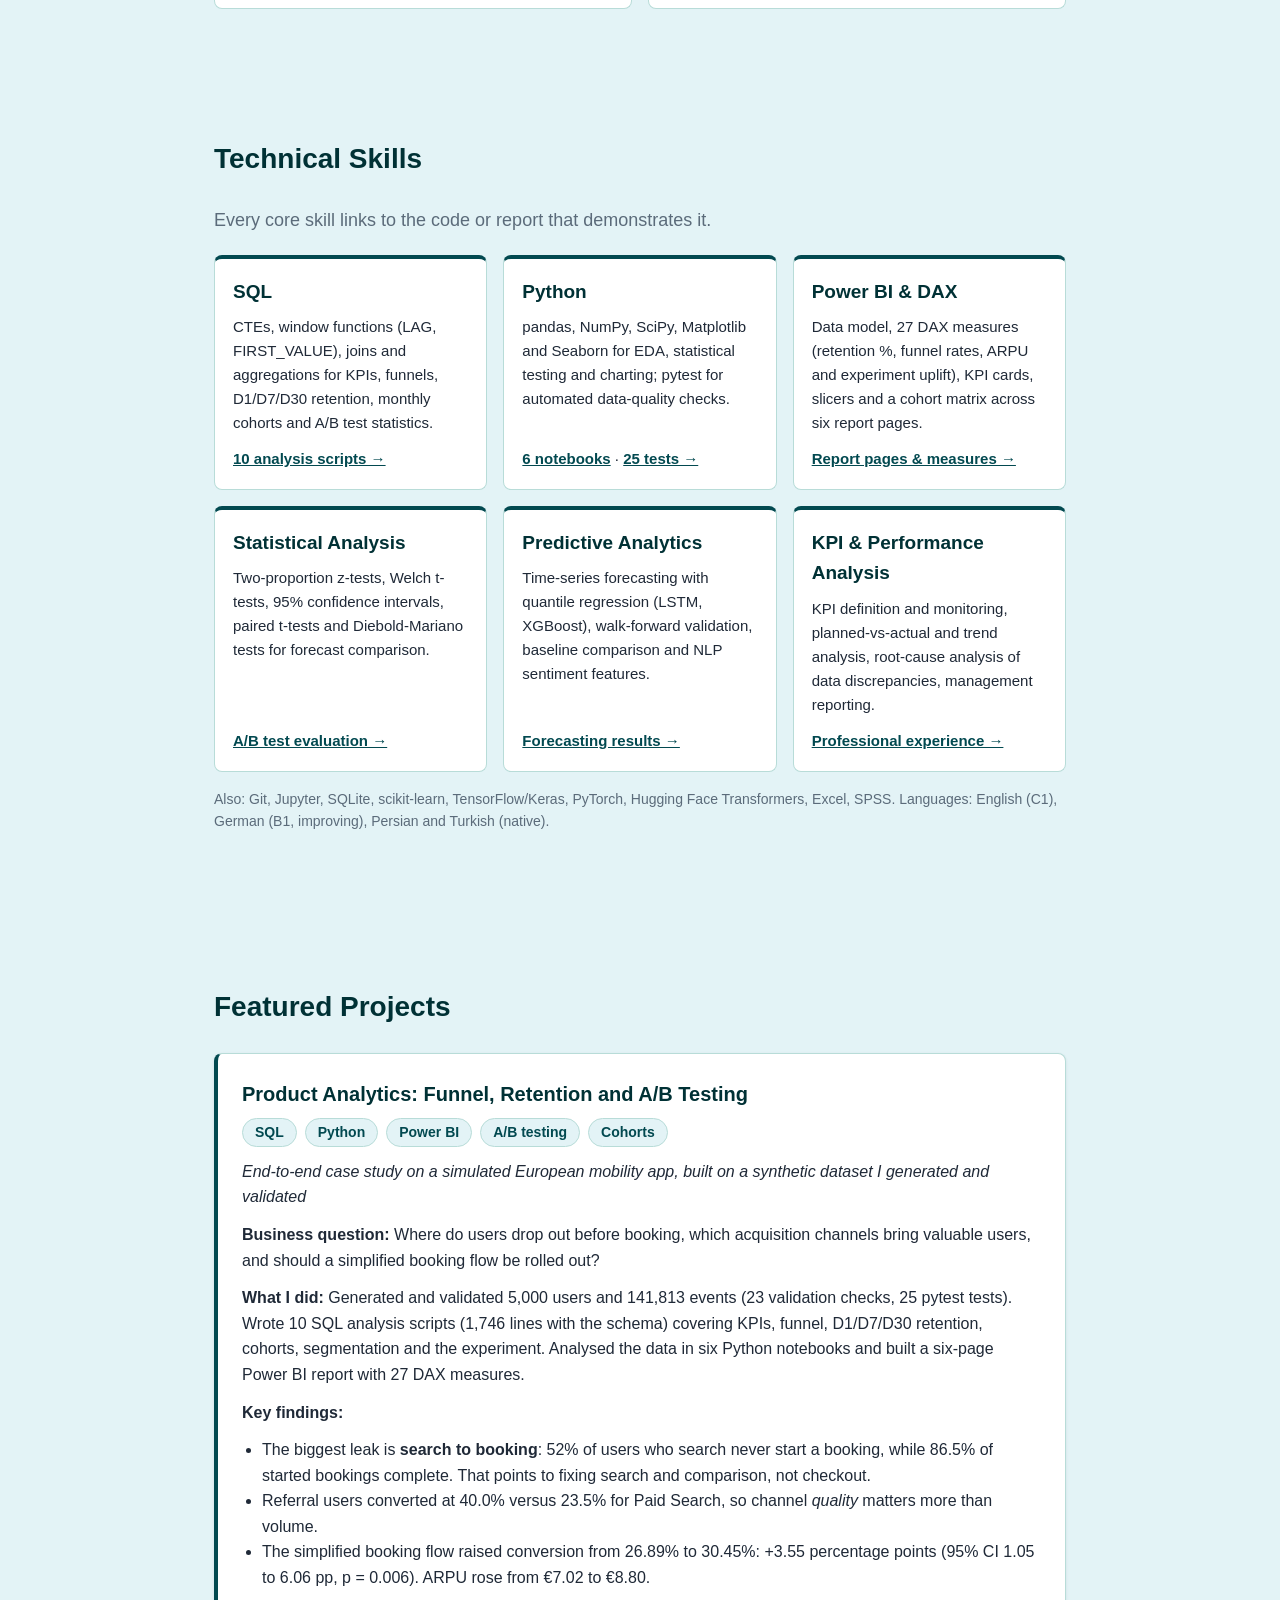
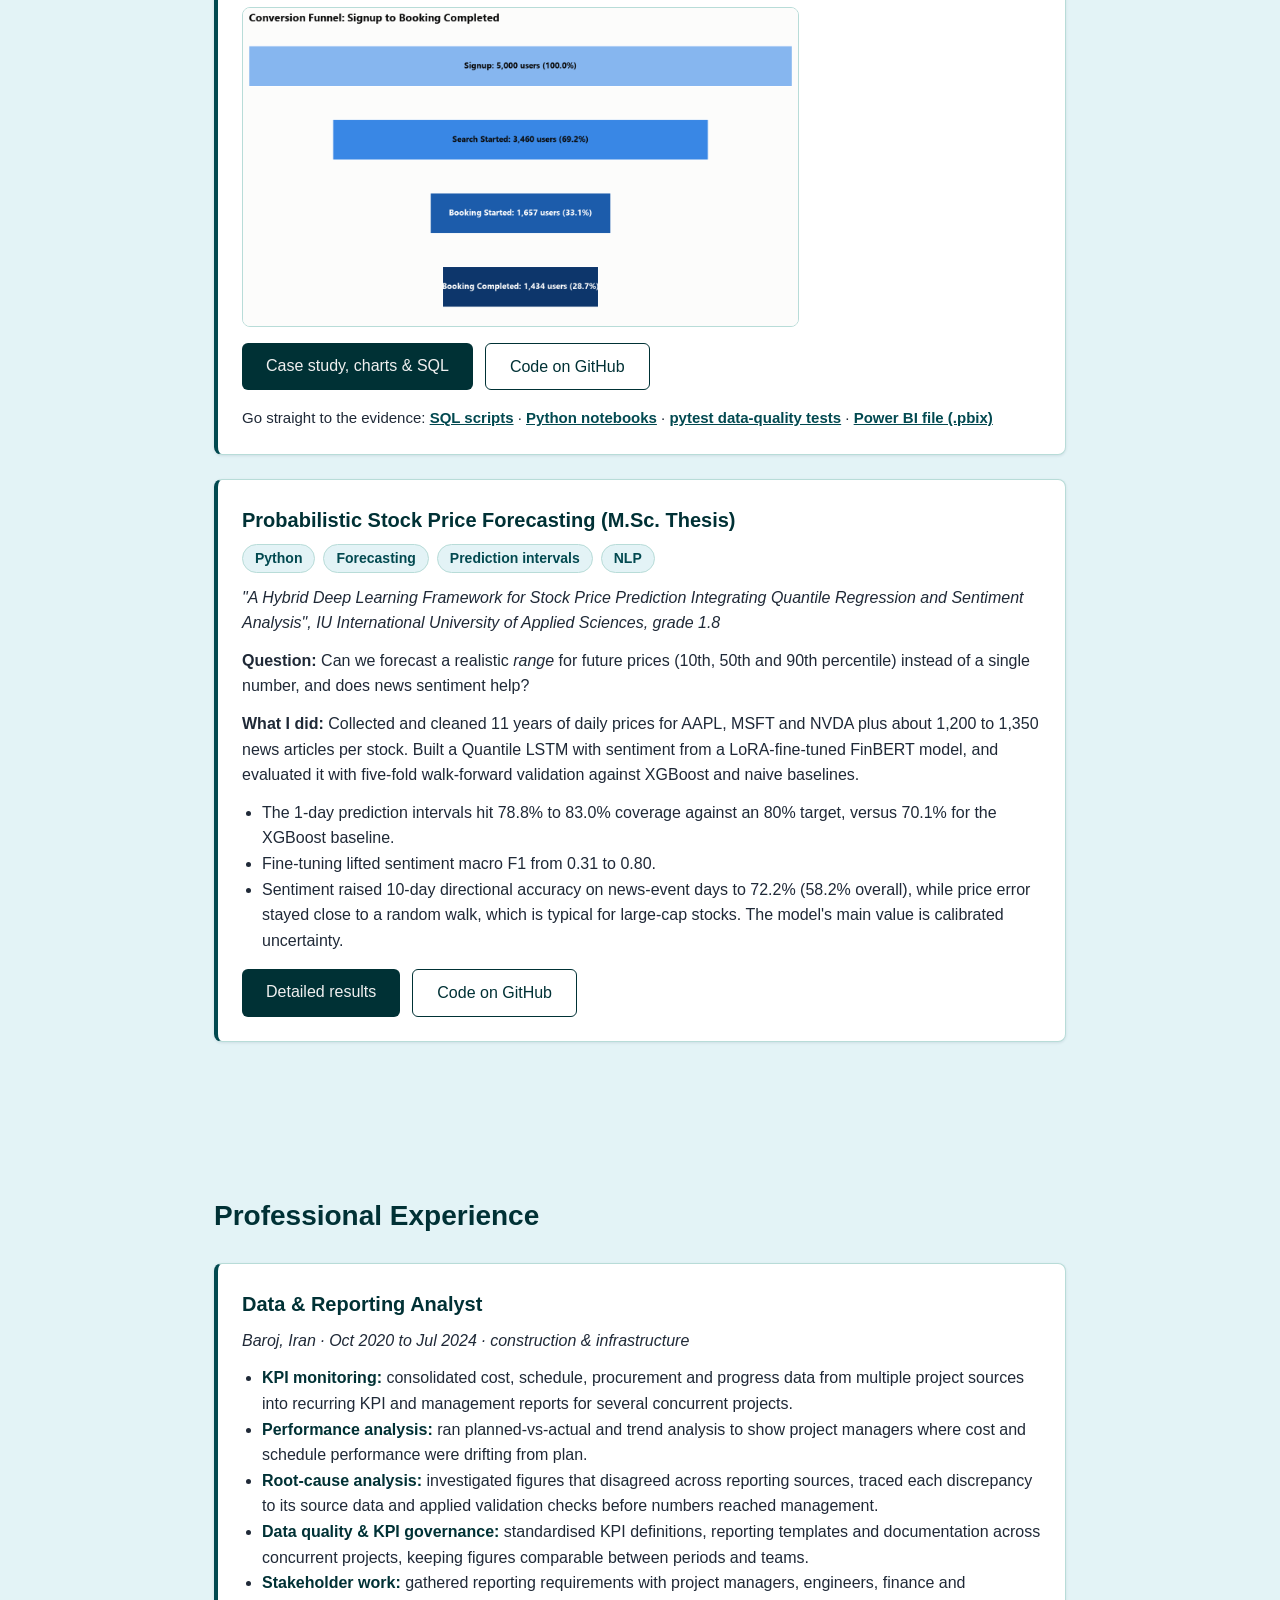
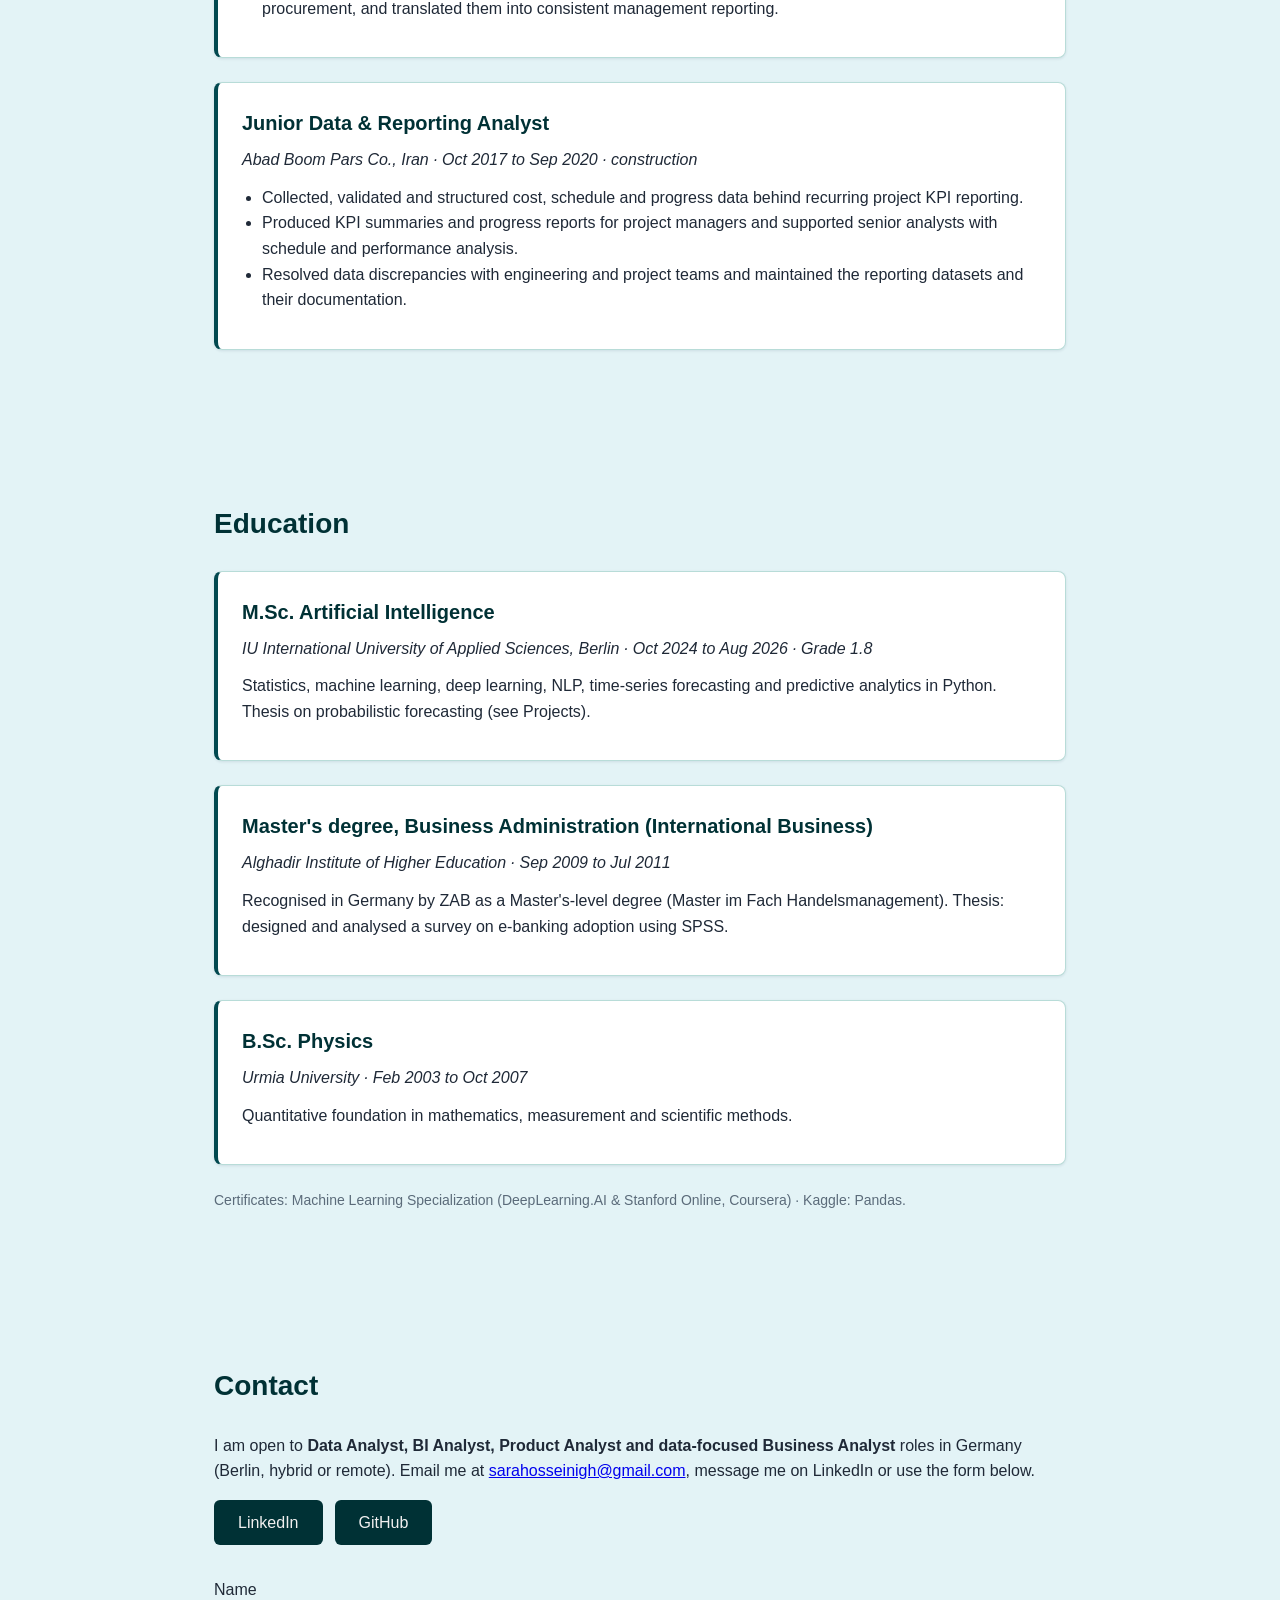
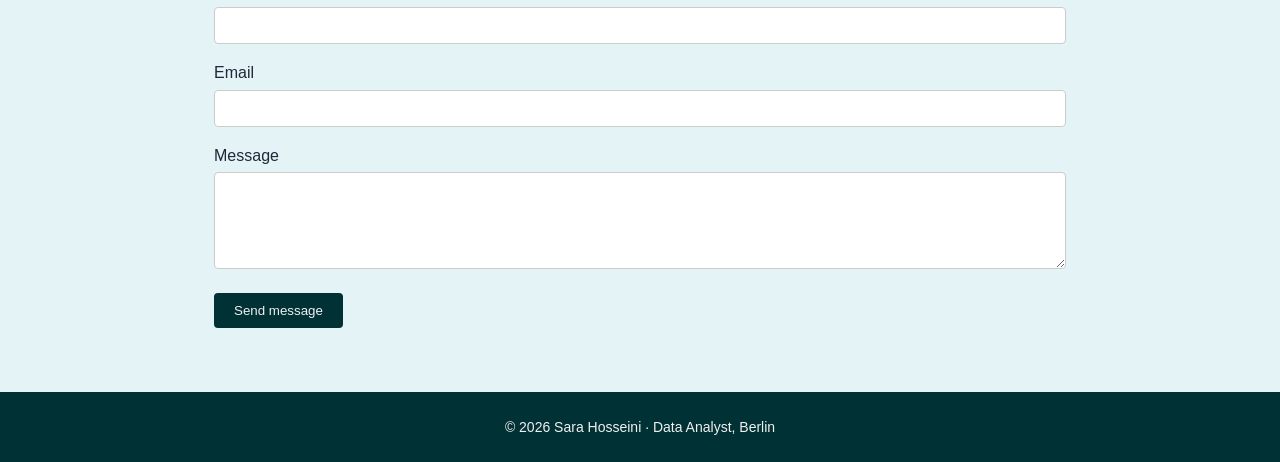
==== commit 7f0384af: "Validation fixes: focusable scroll regions, anchor offset, skill-card links, contact email Co-Author" ====
--- a/index.html
+++ b/index.html
@@ -109,32 +109,32 @@
             <article class="skill-card">
                 <h3>SQL</h3>
                 <p>CTEs, window functions (LAG, FIRST_VALUE), joins and aggregations for KPIs, funnels, D1/D7/D30 retention, monthly cohorts and A/B test statistics.</p>
-                <a href="https://github.com/Sara-Hosseini/product-analytics-case-study/tree/main/sql" target="_blank" rel="noopener noreferrer">10 analysis scripts →</a>
+                <p class="card-links"><a href="https://github.com/Sara-Hosseini/product-analytics-case-study/tree/main/sql" target="_blank" rel="noopener noreferrer">10 analysis scripts →</a></p>
             </article>
             <article class="skill-card">
                 <h3>Python</h3>
                 <p>pandas, NumPy, SciPy, Matplotlib and Seaborn for EDA, statistical testing and charting; pytest for automated data-quality checks.</p>
-                <a href="https://github.com/Sara-Hosseini/product-analytics-case-study/tree/main/notebooks" target="_blank" rel="noopener noreferrer">6 notebooks</a> · <a href="https://github.com/Sara-Hosseini/product-analytics-case-study/tree/main/tests" target="_blank" rel="noopener noreferrer">25 tests →</a>
+                <p class="card-links"><a href="https://github.com/Sara-Hosseini/product-analytics-case-study/tree/main/notebooks" target="_blank" rel="noopener noreferrer">6 notebooks</a> · <a href="https://github.com/Sara-Hosseini/product-analytics-case-study/tree/main/tests" target="_blank" rel="noopener noreferrer">25 tests →</a></p>
             </article>
             <article class="skill-card">
                 <h3>Power BI &amp; DAX</h3>
                 <p>Data model, 27 DAX measures (retention %, funnel rates, ARPU and experiment uplift), KPI cards, slicers and a cohort matrix across six report pages.</p>
-                <a href="project-analytics.html#powerbi">Report pages &amp; measures →</a>
+                <p class="card-links"><a href="project-analytics.html#powerbi">Report pages &amp; measures →</a></p>
             </article>
             <article class="skill-card">
                 <h3>Statistical Analysis</h3>
                 <p>Two-proportion z-tests, Welch t-tests, 95% confidence intervals, paired t-tests and Diebold-Mariano tests for forecast comparison.</p>
-                <a href="project-analytics.html#experiment">A/B test evaluation →</a>
+                <p class="card-links"><a href="project-analytics.html#experiment">A/B test evaluation →</a></p>
             </article>
             <article class="skill-card">
                 <h3>Predictive Analytics</h3>
                 <p>Time-series forecasting with quantile regression (LSTM, XGBoost), walk-forward validation, baseline comparison and NLP sentiment features.</p>
-                <a href="project-thesis.html">Forecasting results →</a>
+                <p class="card-links"><a href="project-thesis.html">Forecasting results →</a></p>
             </article>
             <article class="skill-card">
                 <h3>KPI &amp; Performance Analysis</h3>
                 <p>KPI definition and monitoring, planned-vs-actual and trend analysis, root-cause analysis of data discrepancies, management reporting.</p>
-                <a href="#experience">Professional experience →</a>
+                <p class="card-links"><a href="#experience">Professional experience →</a></p>
             </article>
         </div>
         <p class="note">Also: Git, Jupyter, SQLite, scikit-learn, TensorFlow/Keras, PyTorch, Hugging Face Transformers, Excel, SPSS. Languages: English (C1), German (B1, improving), Persian and Turkish (native).</p>
--- a/css/style.css
+++ b/css/style.css
@@ -465,3 +465,5 @@
 .experience li strong { color: var(--color-dark); }
 @media (max-width: 900px) { .skill-cards { grid-template-columns: repeat(2, 1fr); } }
 @media (max-width: 600px) { .skill-cards { grid-template-columns: 1fr; } }
+section[id] { scroll-margin-top: 64px; }
+.skill-card .card-links { margin: 0; flex-grow: 0; }
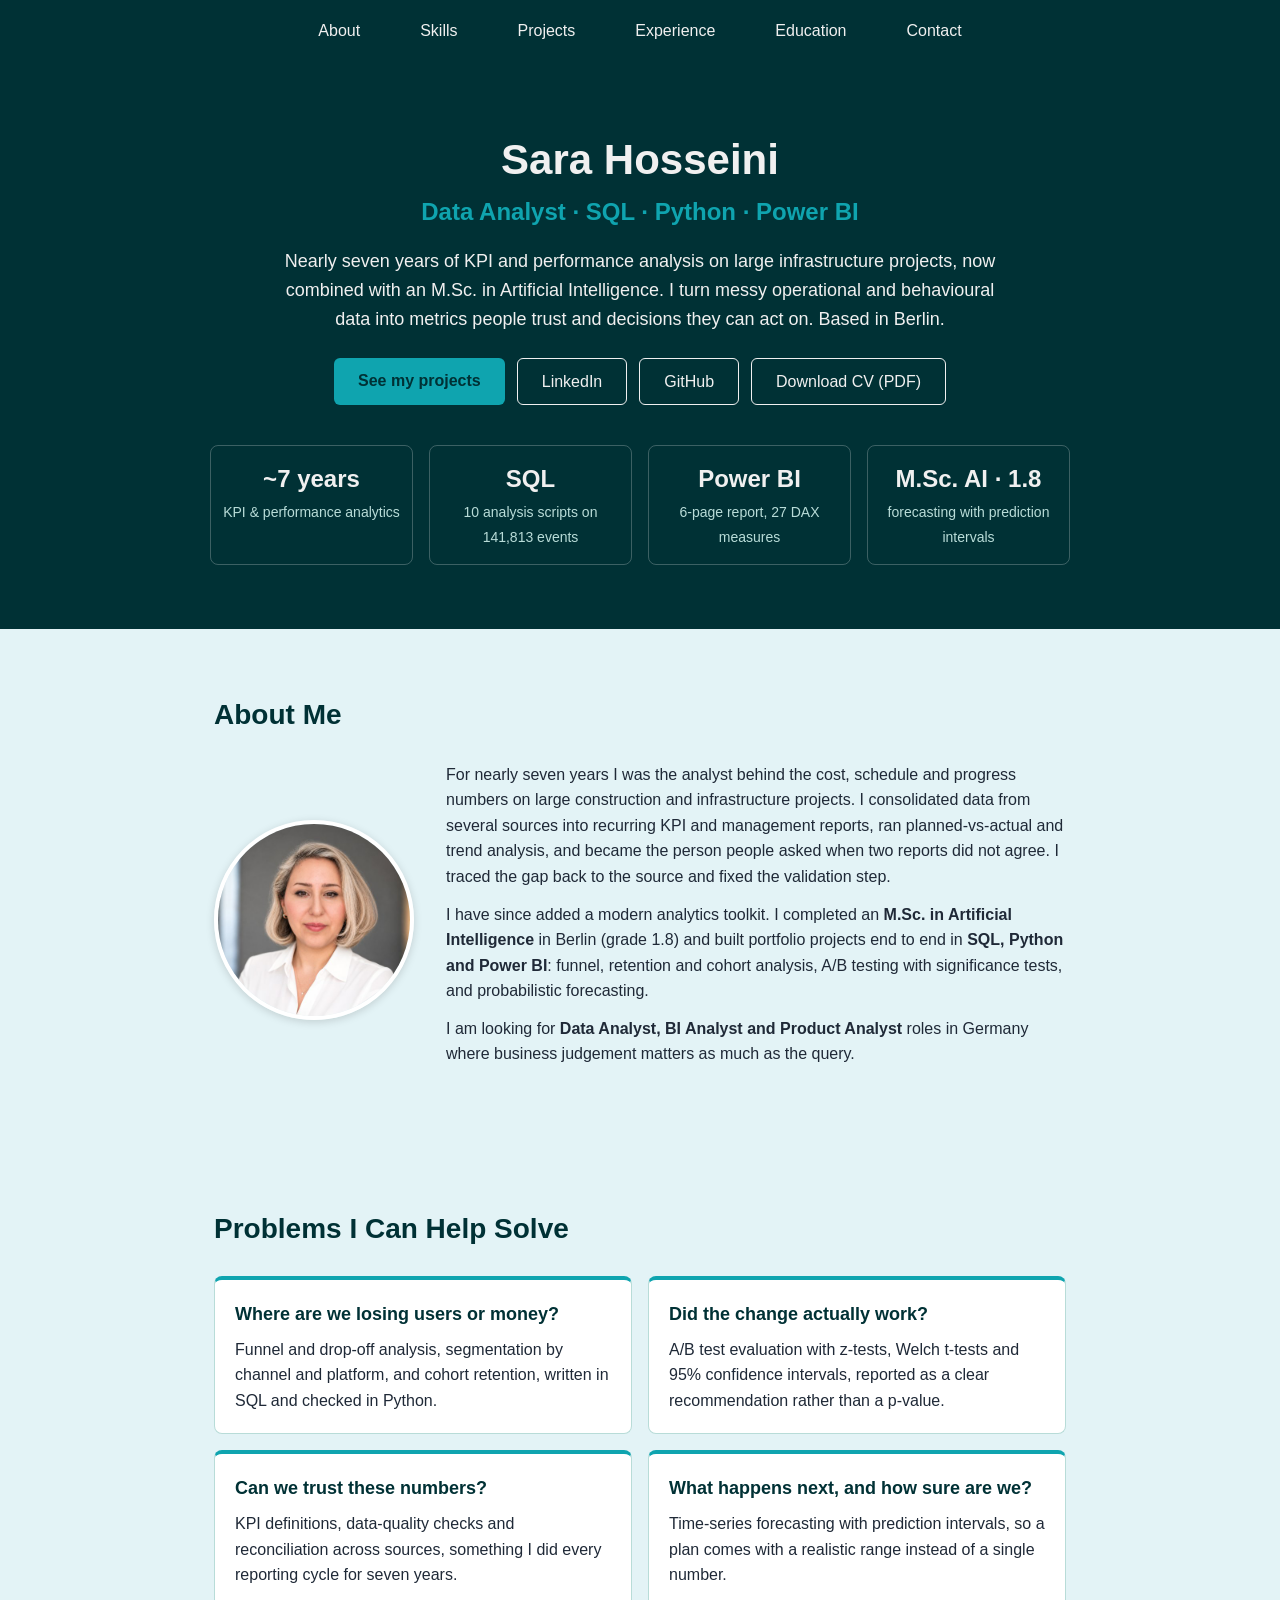
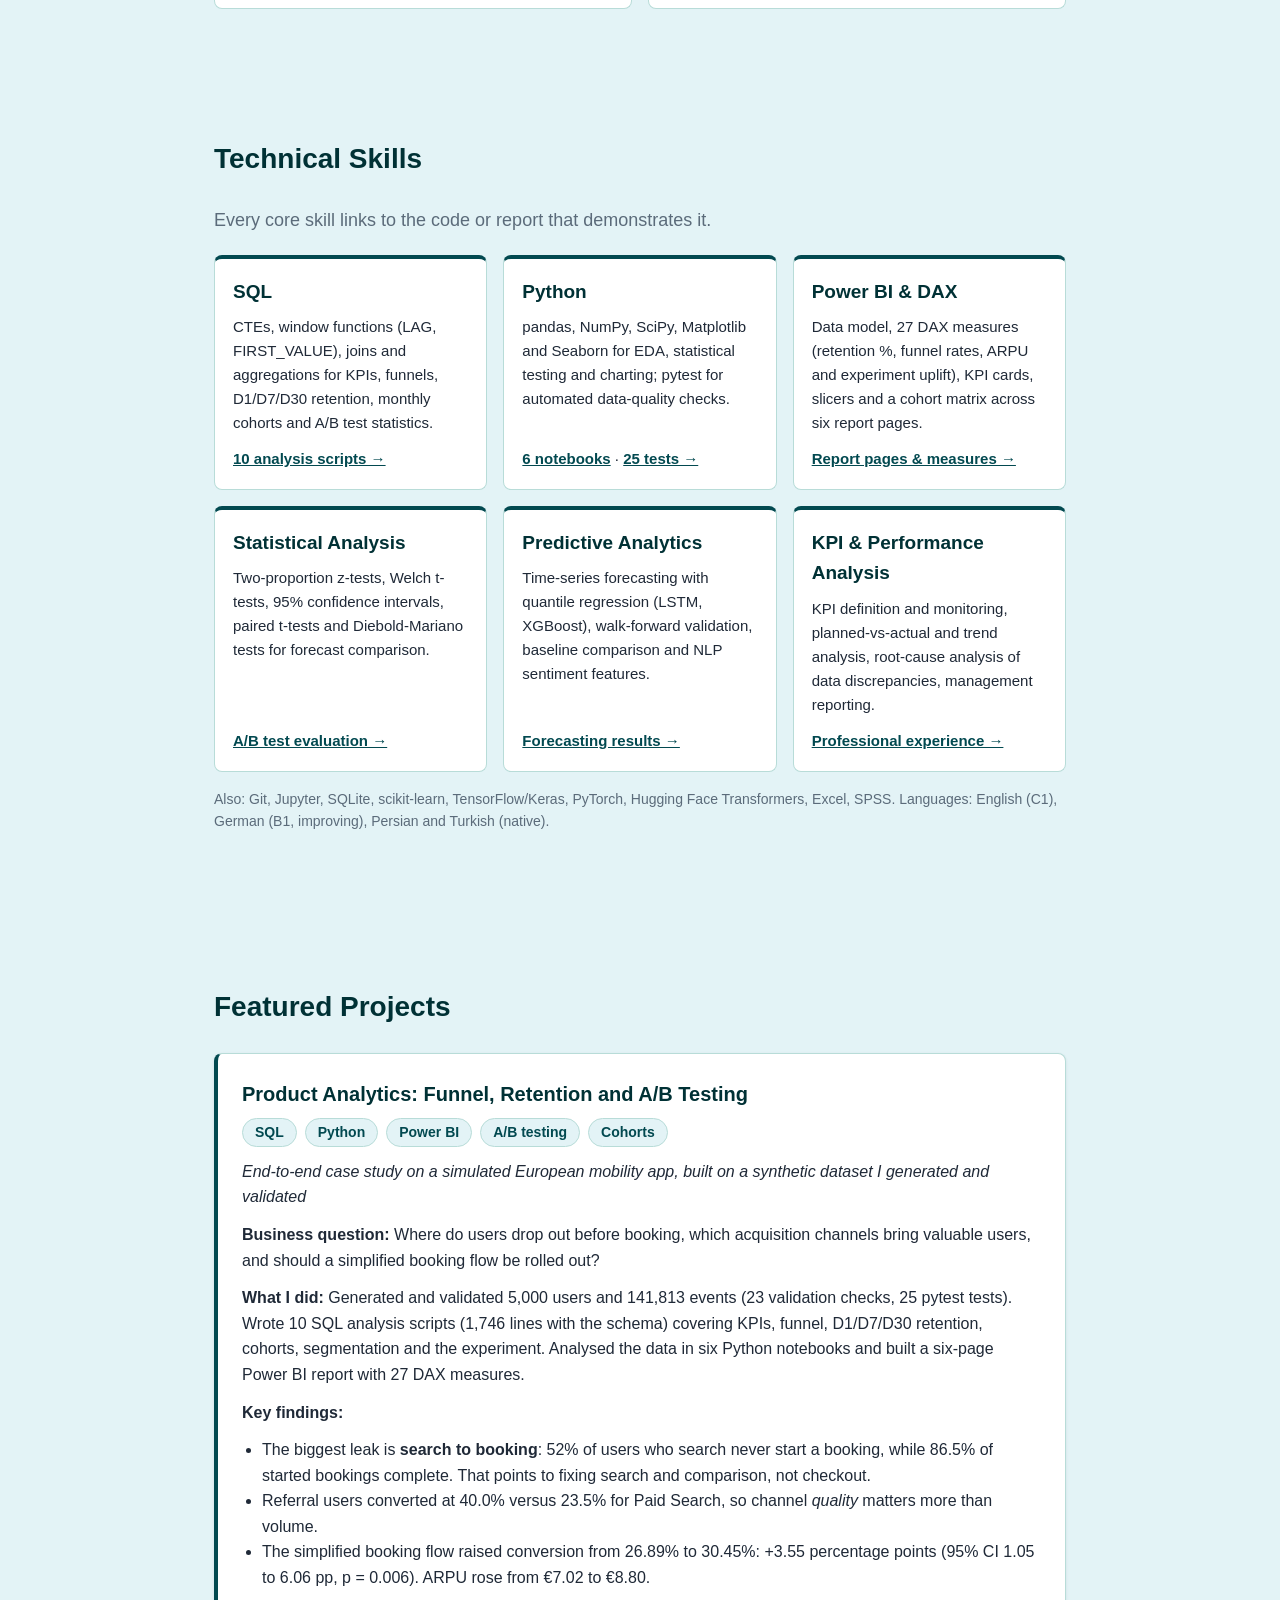
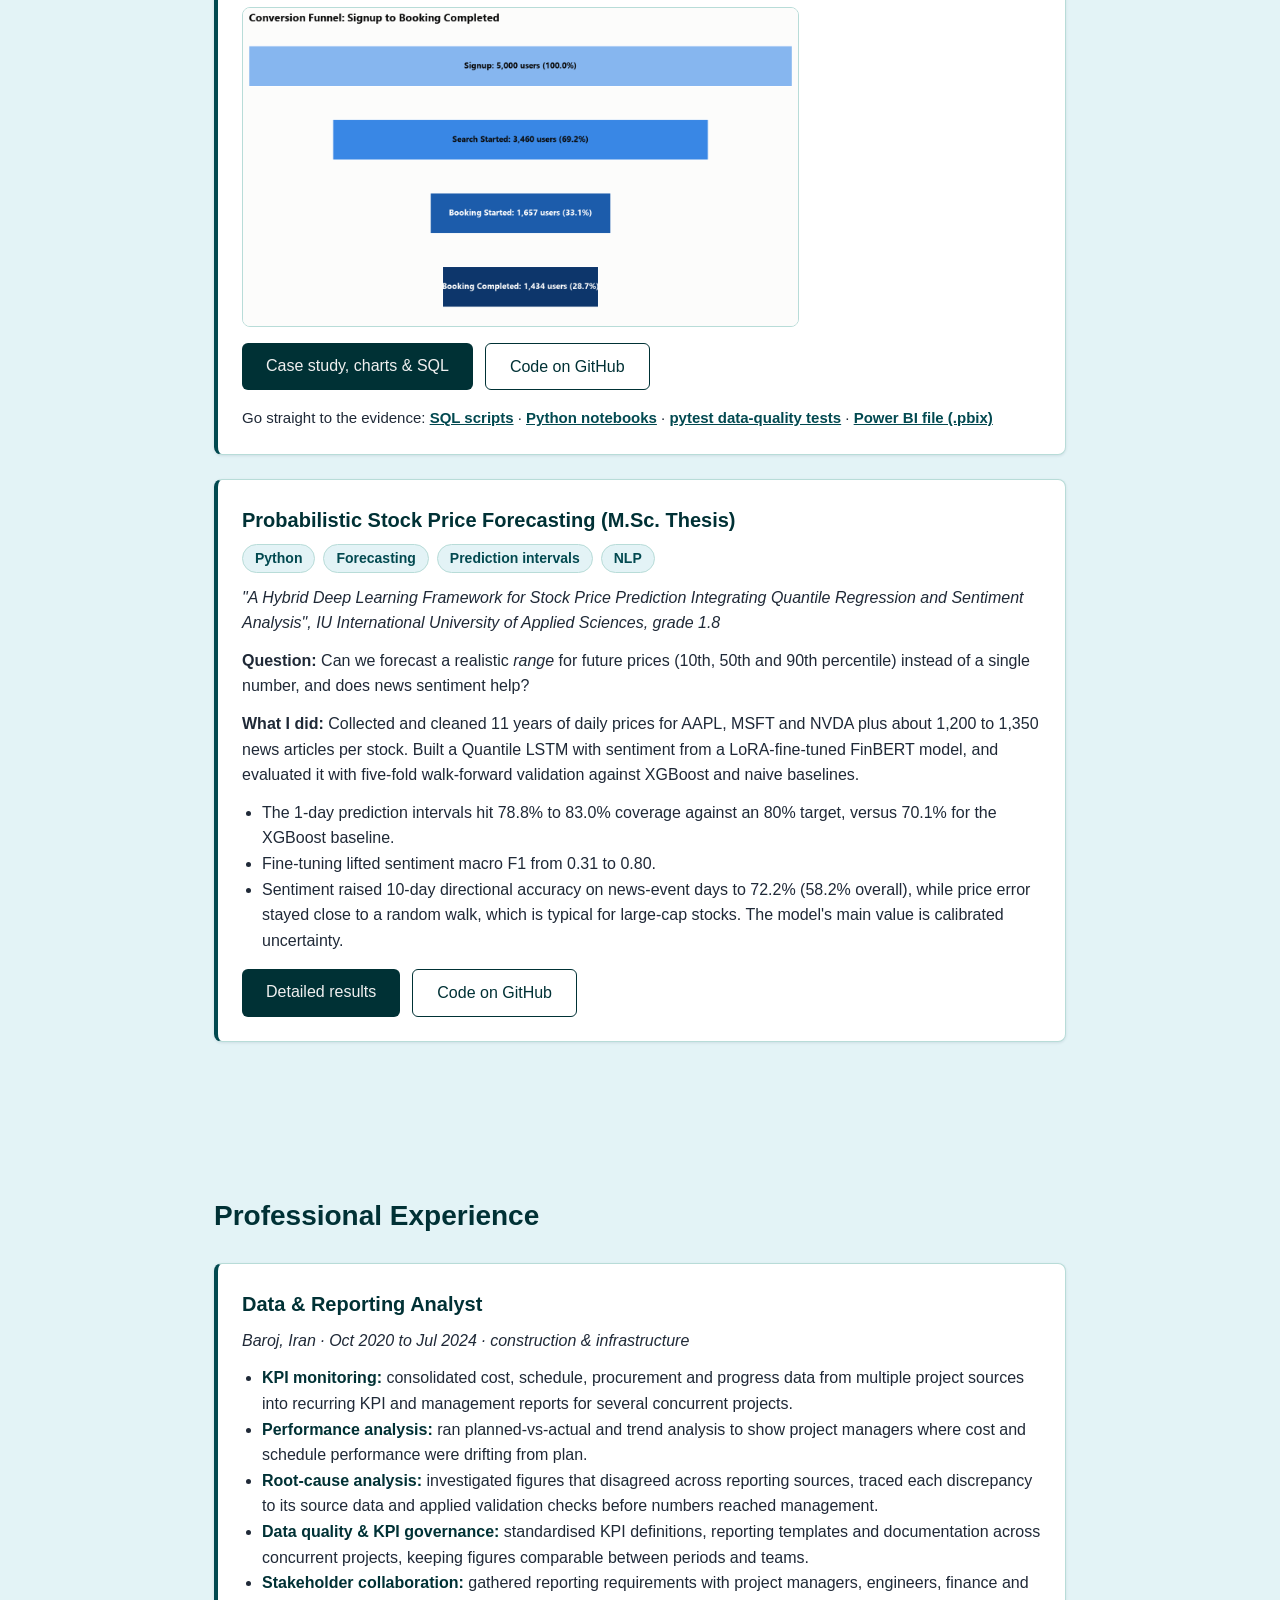
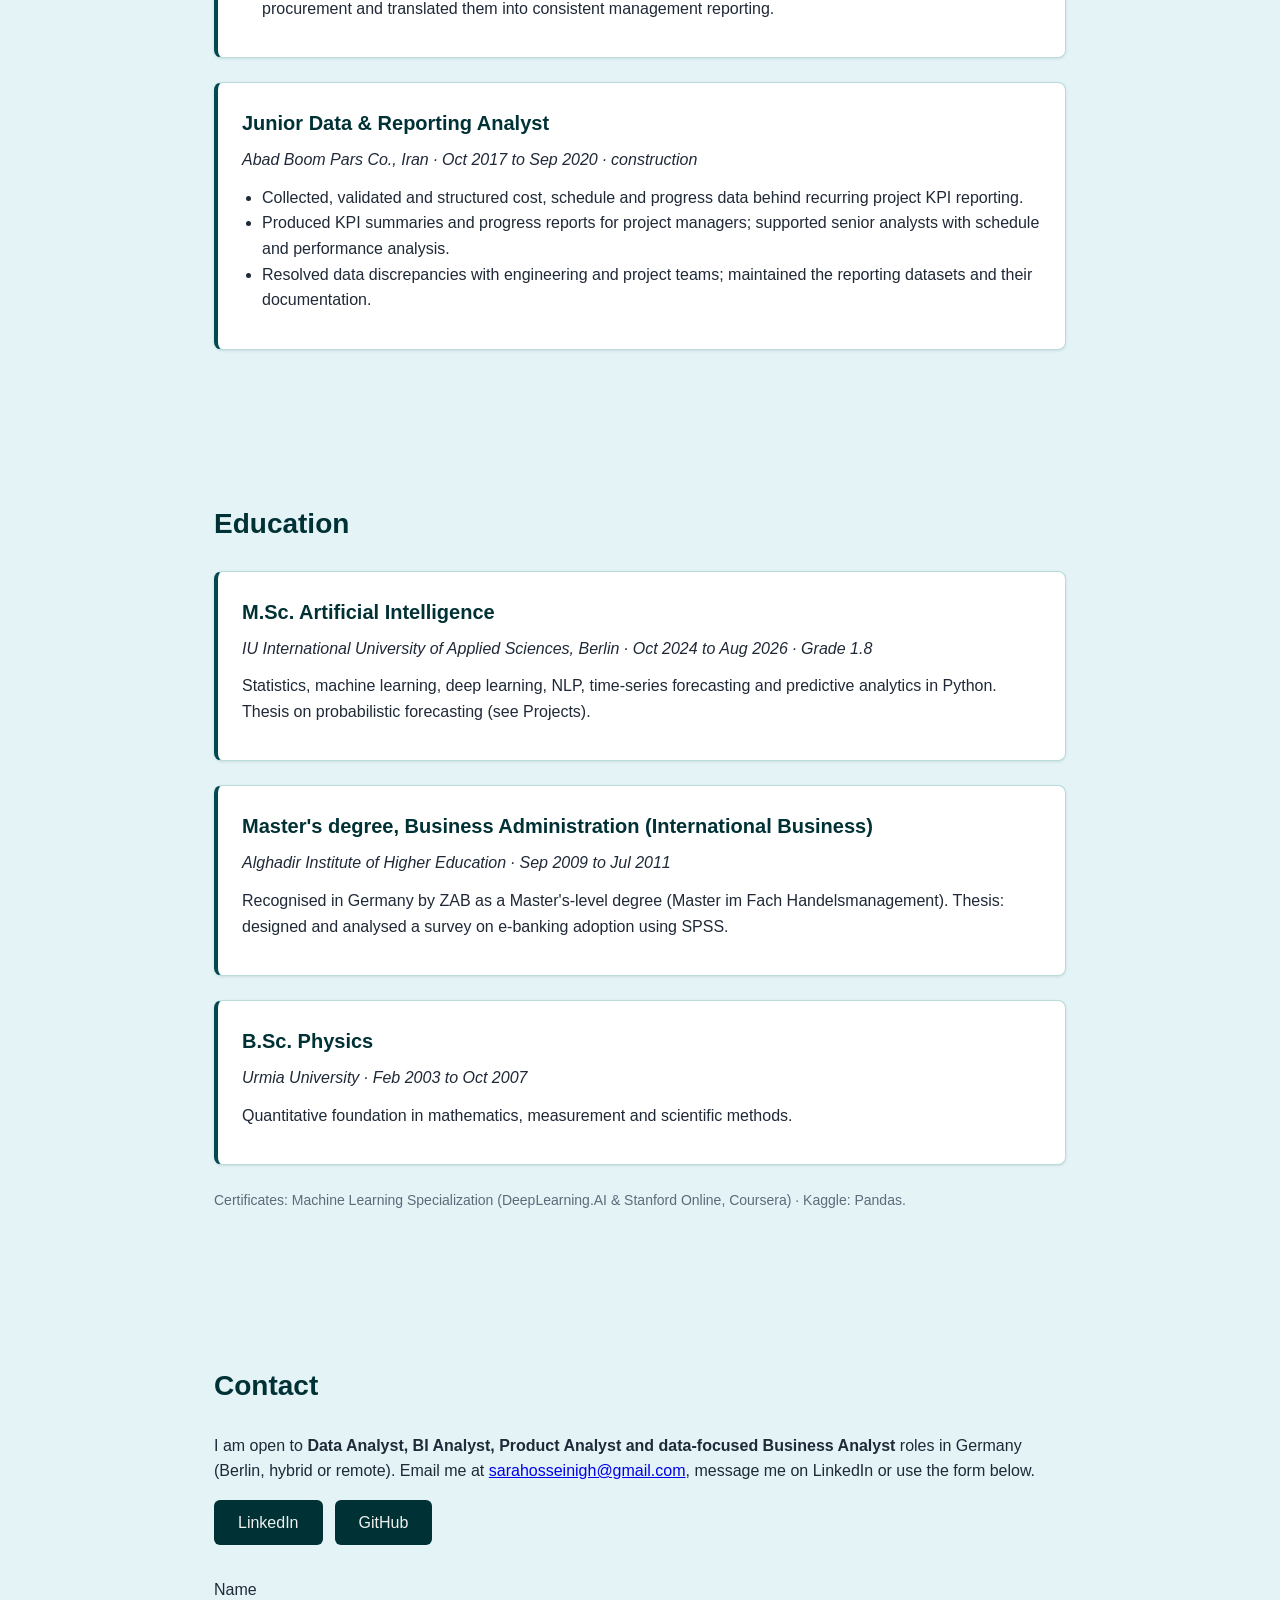
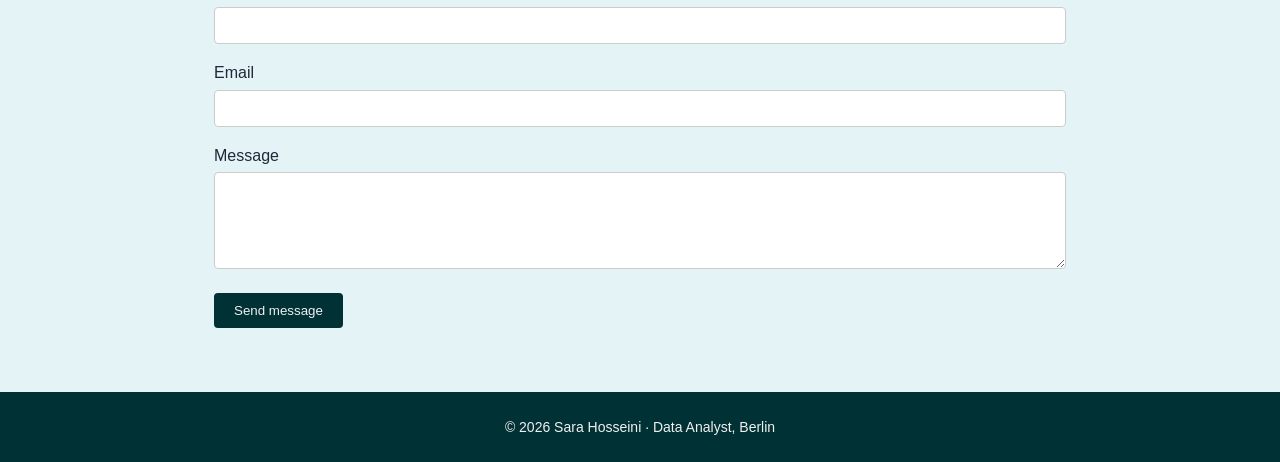
==== commit dbca7406: "Align experience wording with CV and LinkedIn; refresh CV PDF Co-Authored-By: Claude Opus 5.5 <norep" ====
--- a/index.html
+++ b/index.html
@@ -198,7 +198,7 @@
                 <li><strong>Performance analysis:</strong> ran planned-vs-actual and trend analysis to show project managers where cost and schedule performance were drifting from plan.</li>
                 <li><strong>Root-cause analysis:</strong> investigated figures that disagreed across reporting sources, traced each discrepancy to its source data and applied validation checks before numbers reached management.</li>
                 <li><strong>Data quality &amp; KPI governance:</strong> standardised KPI definitions, reporting templates and documentation across concurrent projects, keeping figures comparable between periods and teams.</li>
-                <li><strong>Stakeholder work:</strong> gathered reporting requirements with project managers, engineers, finance and procurement, and translated them into consistent management reporting.</li>
+                <li><strong>Stakeholder collaboration:</strong> gathered reporting requirements with project managers, engineers, finance and procurement and translated them into consistent management reporting.</li>
             </ul>
         </article>
 
@@ -207,8 +207,8 @@
             <p><em>Abad Boom Pars Co., Iran · Oct 2017 to Sep 2020 · construction</em></p>
             <ul>
                 <li>Collected, validated and structured cost, schedule and progress data behind recurring project KPI reporting.</li>
-                <li>Produced KPI summaries and progress reports for project managers and supported senior analysts with schedule and performance analysis.</li>
-                <li>Resolved data discrepancies with engineering and project teams and maintained the reporting datasets and their documentation.</li>
+                <li>Produced KPI summaries and progress reports for project managers; supported senior analysts with schedule and performance analysis.</li>
+                <li>Resolved data discrepancies with engineering and project teams; maintained the reporting datasets and their documentation.</li>
             </ul>
         </article>
     </section>
